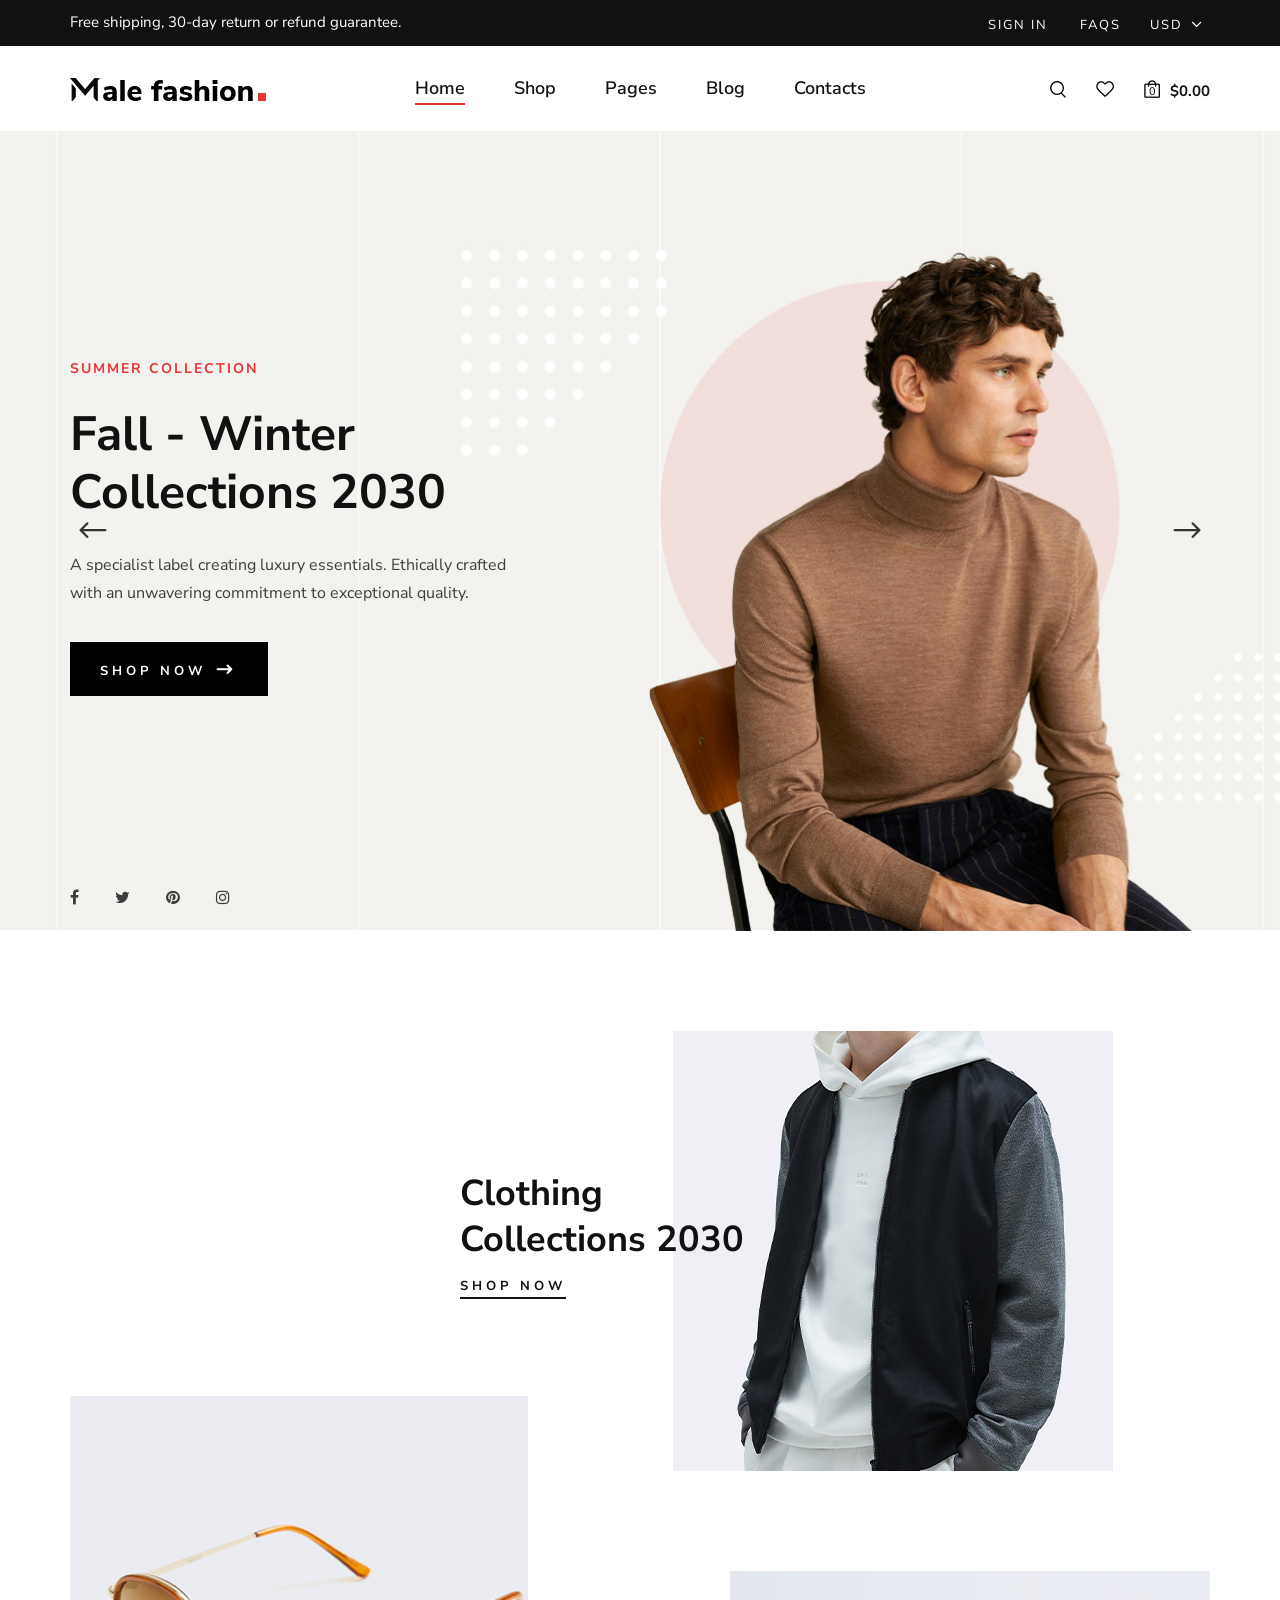
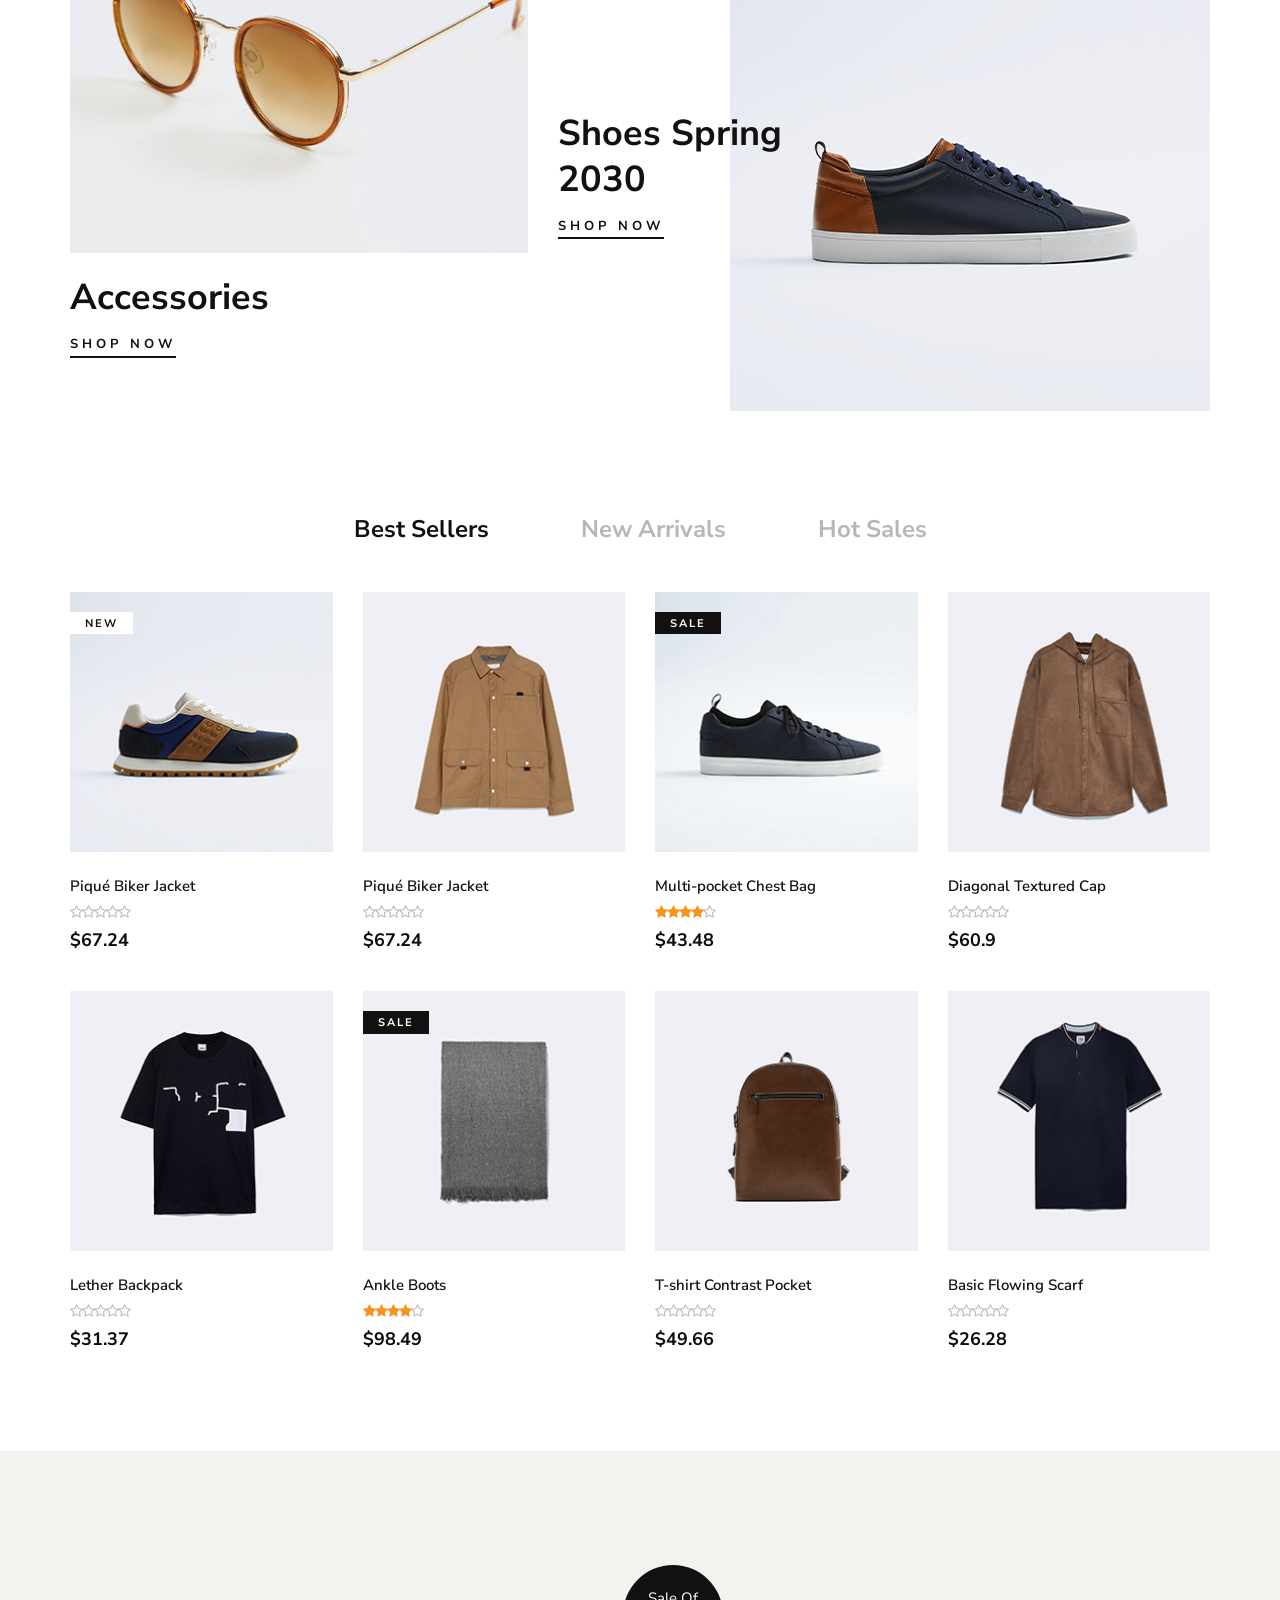
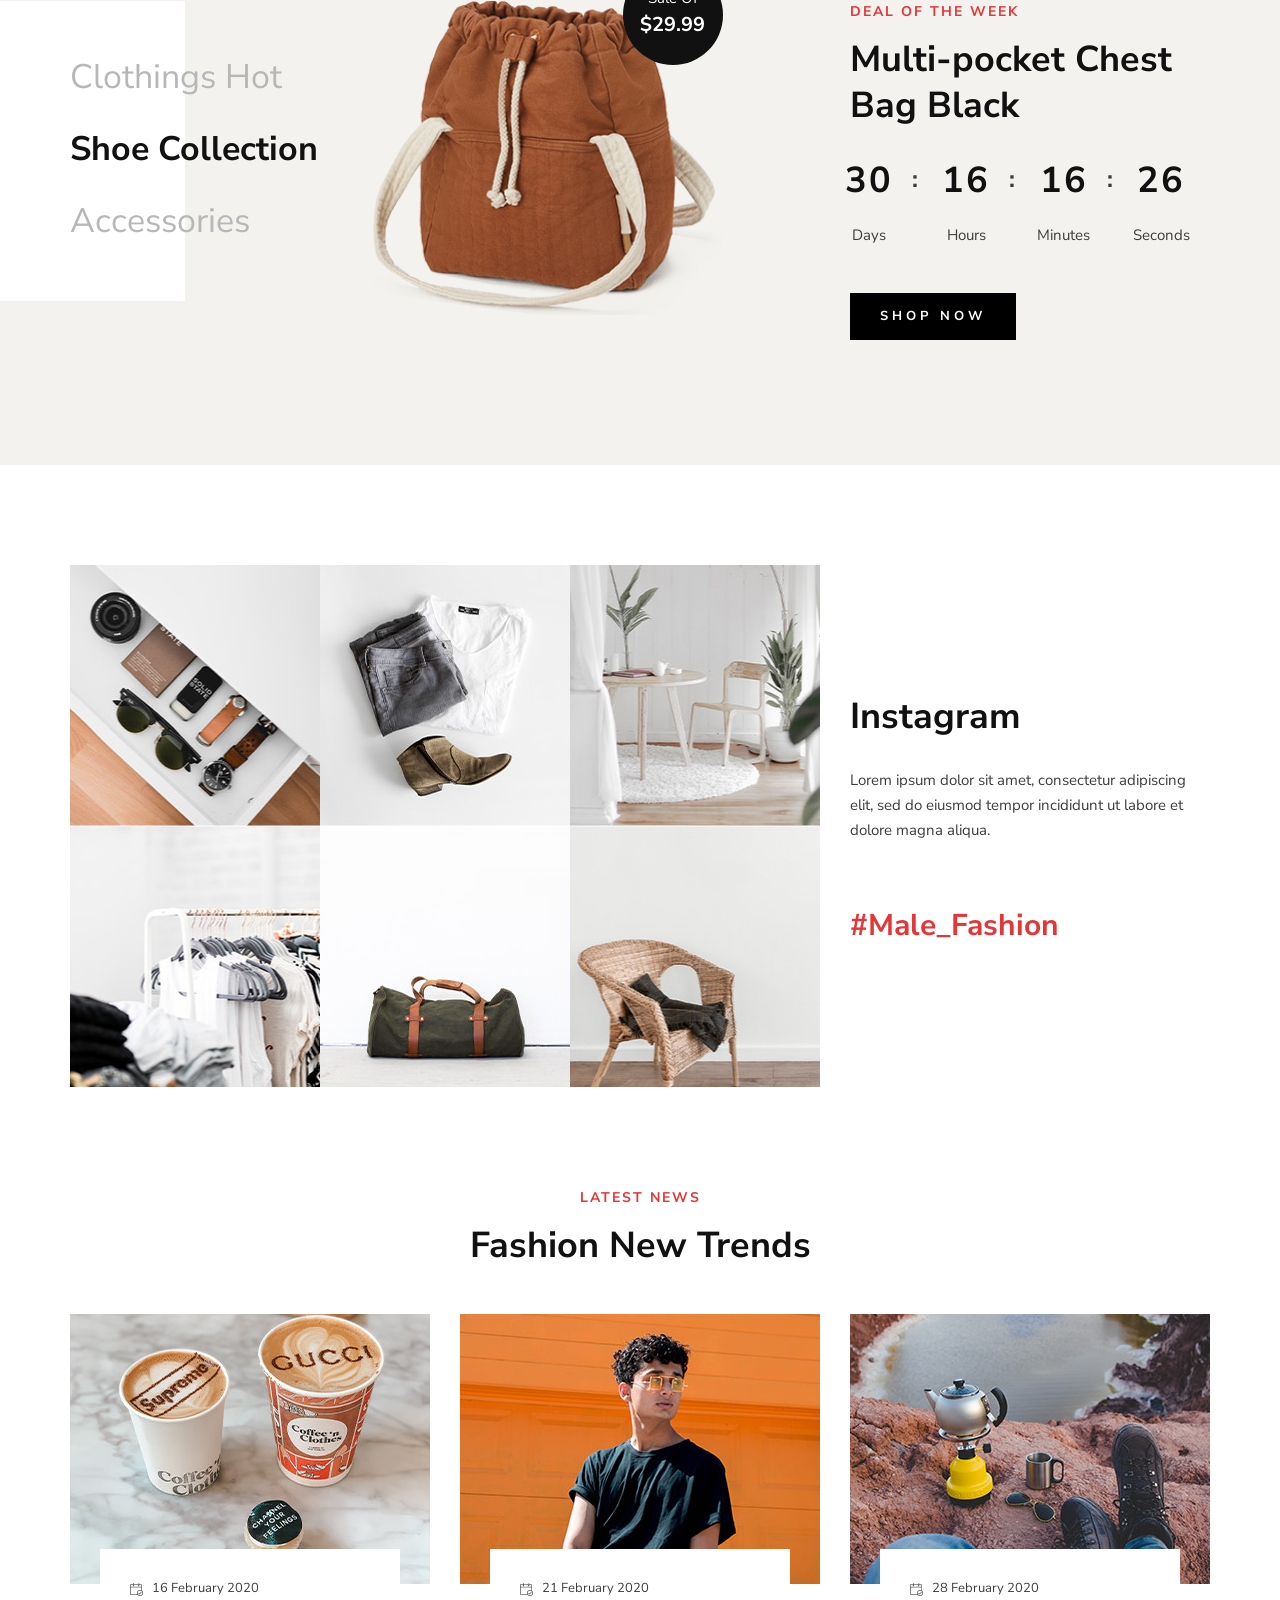
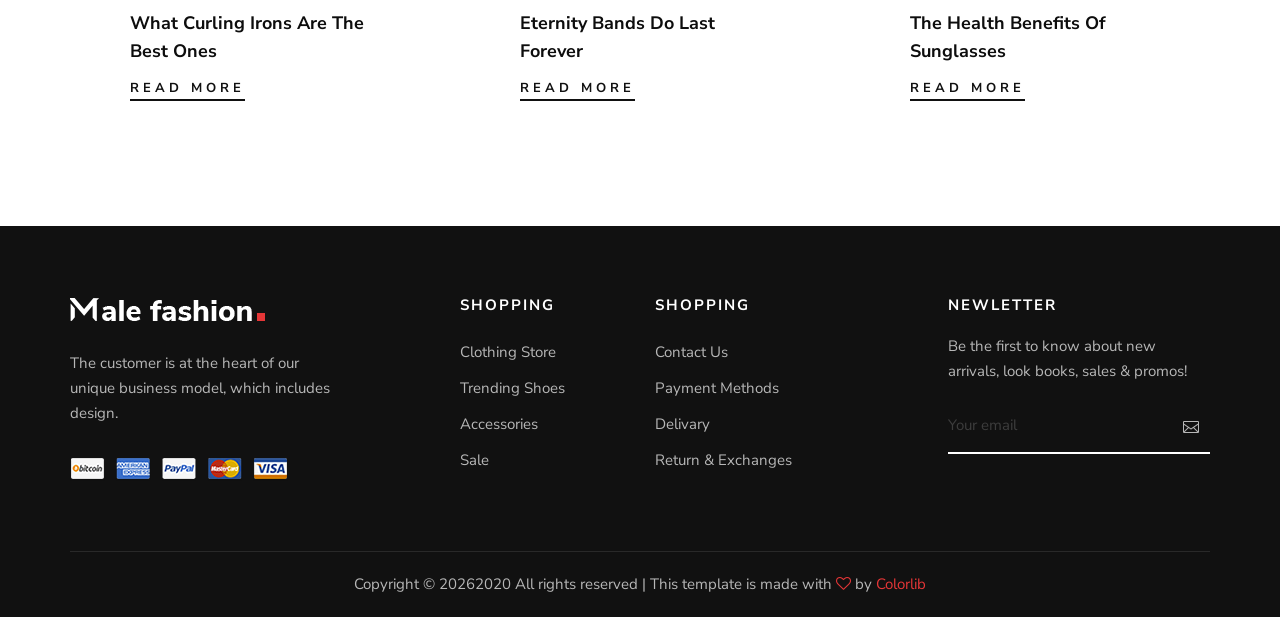
==== UserInterfaces/SwiftShop.UI/wwwroot/malefashion-master/index.html @ 39369244 "UI service created and the template installed." ====
<!DOCTYPE html>
<html lang="zxx">

<head>
    <meta charset="UTF-8">
    <meta name="description" content="Male_Fashion Template">
    <meta name="keywords" content="Male_Fashion, unica, creative, html">
    <meta name="viewport" content="width=device-width, initial-scale=1.0">
    <meta http-equiv="X-UA-Compatible" content="ie=edge">
    <title>Male-Fashion | Template</title>

    <!-- Google Font -->
    <link href="https://fonts.googleapis.com/css2?family=Nunito+Sans:wght@300;400;600;700;800;900&display=swap"
    rel="stylesheet">

    <!-- Css Styles -->
    <link rel="stylesheet" href="css/bootstrap.min.css" type="text/css">
    <link rel="stylesheet" href="css/font-awesome.min.css" type="text/css">
    <link rel="stylesheet" href="css/elegant-icons.css" type="text/css">
    <link rel="stylesheet" href="css/magnific-popup.css" type="text/css">
    <link rel="stylesheet" href="css/nice-select.css" type="text/css">
    <link rel="stylesheet" href="css/owl.carousel.min.css" type="text/css">
    <link rel="stylesheet" href="css/slicknav.min.css" type="text/css">
    <link rel="stylesheet" href="css/style.css" type="text/css">
</head>

<body>
    <!-- Page Preloder -->
    <div id="preloder">
        <div class="loader"></div>
    </div>

    <!-- Offcanvas Menu Begin -->
    <div class="offcanvas-menu-overlay"></div>
    <div class="offcanvas-menu-wrapper">
        <div class="offcanvas__option">
            <div class="offcanvas__links">
                <a href="#">Sign in</a>
                <a href="#">FAQs</a>
            </div>
            <div class="offcanvas__top__hover">
                <span>Usd <i class="arrow_carrot-down"></i></span>
                <ul>
                    <li>USD</li>
                    <li>EUR</li>
                    <li>USD</li>
                </ul>
            </div>
        </div>
        <div class="offcanvas__nav__option">
            <a href="#" class="search-switch"><img src="img/icon/search.png" alt=""></a>
            <a href="#"><img src="img/icon/heart.png" alt=""></a>
            <a href="#"><img src="img/icon/cart.png" alt=""> <span>0</span></a>
            <div class="price">$0.00</div>
        </div>
        <div id="mobile-menu-wrap"></div>
        <div class="offcanvas__text">
            <p>Free shipping, 30-day return or refund guarantee.</p>
        </div>
    </div>
    <!-- Offcanvas Menu End -->

    <!-- Header Section Begin -->
    <header class="header">
        <div class="header__top">
            <div class="container">
                <div class="row">
                    <div class="col-lg-6 col-md-7">
                        <div class="header__top__left">
                            <p>Free shipping, 30-day return or refund guarantee.</p>
                        </div>
                    </div>
                    <div class="col-lg-6 col-md-5">
                        <div class="header__top__right">
                            <div class="header__top__links">
                                <a href="#">Sign in</a>
                                <a href="#">FAQs</a>
                            </div>
                            <div class="header__top__hover">
                                <span>Usd <i class="arrow_carrot-down"></i></span>
                                <ul>
                                    <li>USD</li>
                                    <li>EUR</li>
                                    <li>USD</li>
                                </ul>
                            </div>
                        </div>
                    </div>
                </div>
            </div>
        </div>
        <div class="container">
            <div class="row">
                <div class="col-lg-3 col-md-3">
                    <div class="header__logo">
                        <a href="./index.html"><img src="img/logo.png" alt=""></a>
                    </div>
                </div>
                <div class="col-lg-6 col-md-6">
                    <nav class="header__menu mobile-menu">
                        <ul>
                            <li class="active"><a href="./index.html">Home</a></li>
                            <li><a href="./shop.html">Shop</a></li>
                            <li><a href="#">Pages</a>
                                <ul class="dropdown">
                                    <li><a href="./about.html">About Us</a></li>
                                    <li><a href="./shop-details.html">Shop Details</a></li>
                                    <li><a href="./shopping-cart.html">Shopping Cart</a></li>
                                    <li><a href="./checkout.html">Check Out</a></li>
                                    <li><a href="./blog-details.html">Blog Details</a></li>
                                </ul>
                            </li>
                            <li><a href="./blog.html">Blog</a></li>
                            <li><a href="./contact.html">Contacts</a></li>
                        </ul>
                    </nav>
                </div>
                <div class="col-lg-3 col-md-3">
                    <div class="header__nav__option">
                        <a href="#" class="search-switch"><img src="img/icon/search.png" alt=""></a>
                        <a href="#"><img src="img/icon/heart.png" alt=""></a>
                        <a href="#"><img src="img/icon/cart.png" alt=""> <span>0</span></a>
                        <div class="price">$0.00</div>
                    </div>
                </div>
            </div>
            <div class="canvas__open"><i class="fa fa-bars"></i></div>
        </div>
    </header>
    <!-- Header Section End -->

    <!-- Hero Section Begin -->
    <section class="hero">
        <div class="hero__slider owl-carousel">
            <div class="hero__items set-bg" data-setbg="img/hero/hero-1.jpg">
                <div class="container">
                    <div class="row">
                        <div class="col-xl-5 col-lg-7 col-md-8">
                            <div class="hero__text">
                                <h6>Summer Collection</h6>
                                <h2>Fall - Winter Collections 2030</h2>
                                <p>A specialist label creating luxury essentials. Ethically crafted with an unwavering
                                commitment to exceptional quality.</p>
                                <a href="#" class="primary-btn">Shop now <span class="arrow_right"></span></a>
                                <div class="hero__social">
                                    <a href="#"><i class="fa fa-facebook"></i></a>
                                    <a href="#"><i class="fa fa-twitter"></i></a>
                                    <a href="#"><i class="fa fa-pinterest"></i></a>
                                    <a href="#"><i class="fa fa-instagram"></i></a>
                                </div>
                            </div>
                        </div>
                    </div>
                </div>
            </div>
            <div class="hero__items set-bg" data-setbg="img/hero/hero-2.jpg">
                <div class="container">
                    <div class="row">
                        <div class="col-xl-5 col-lg-7 col-md-8">
                            <div class="hero__text">
                                <h6>Summer Collection</h6>
                                <h2>Fall - Winter Collections 2030</h2>
                                <p>A specialist label creating luxury essentials. Ethically crafted with an unwavering
                                commitment to exceptional quality.</p>
                                <a href="#" class="primary-btn">Shop now <span class="arrow_right"></span></a>
                                <div class="hero__social">
                                    <a href="#"><i class="fa fa-facebook"></i></a>
                                    <a href="#"><i class="fa fa-twitter"></i></a>
                                    <a href="#"><i class="fa fa-pinterest"></i></a>
                                    <a href="#"><i class="fa fa-instagram"></i></a>
                                </div>
                            </div>
                        </div>
                    </div>
                </div>
            </div>
        </div>
    </section>
    <!-- Hero Section End -->

    <!-- Banner Section Begin -->
    <section class="banner spad">
        <div class="container">
            <div class="row">
                <div class="col-lg-7 offset-lg-4">
                    <div class="banner__item">
                        <div class="banner__item__pic">
                            <img src="img/banner/banner-1.jpg" alt="">
                        </div>
                        <div class="banner__item__text">
                            <h2>Clothing Collections 2030</h2>
                            <a href="#">Shop now</a>
                        </div>
                    </div>
                </div>
                <div class="col-lg-5">
                    <div class="banner__item banner__item--middle">
                        <div class="banner__item__pic">
                            <img src="img/banner/banner-2.jpg" alt="">
                        </div>
                        <div class="banner__item__text">
                            <h2>Accessories</h2>
                            <a href="#">Shop now</a>
                        </div>
                    </div>
                </div>
                <div class="col-lg-7">
                    <div class="banner__item banner__item--last">
                        <div class="banner__item__pic">
                            <img src="img/banner/banner-3.jpg" alt="">
                        </div>
                        <div class="banner__item__text">
                            <h2>Shoes Spring 2030</h2>
                            <a href="#">Shop now</a>
                        </div>
                    </div>
                </div>
            </div>
        </div>
    </section>
    <!-- Banner Section End -->

    <!-- Product Section Begin -->
    <section class="product spad">
        <div class="container">
            <div class="row">
                <div class="col-lg-12">
                    <ul class="filter__controls">
                        <li class="active" data-filter="*">Best Sellers</li>
                        <li data-filter=".new-arrivals">New Arrivals</li>
                        <li data-filter=".hot-sales">Hot Sales</li>
                    </ul>
                </div>
            </div>
            <div class="row product__filter">
                <div class="col-lg-3 col-md-6 col-sm-6 col-md-6 col-sm-6 mix new-arrivals">
                    <div class="product__item">
                        <div class="product__item__pic set-bg" data-setbg="img/product/product-1.jpg">
                            <span class="label">New</span>
                            <ul class="product__hover">
                                <li><a href="#"><img src="img/icon/heart.png" alt=""></a></li>
                                <li><a href="#"><img src="img/icon/compare.png" alt=""> <span>Compare</span></a></li>
                                <li><a href="#"><img src="img/icon/search.png" alt=""></a></li>
                            </ul>
                        </div>
                        <div class="product__item__text">
                            <h6>Piqué Biker Jacket</h6>
                            <a href="#" class="add-cart">+ Add To Cart</a>
                            <div class="rating">
                                <i class="fa fa-star-o"></i>
                                <i class="fa fa-star-o"></i>
                                <i class="fa fa-star-o"></i>
                                <i class="fa fa-star-o"></i>
                                <i class="fa fa-star-o"></i>
                            </div>
                            <h5>$67.24</h5>
                            <div class="product__color__select">
                                <label for="pc-1">
                                    <input type="radio" id="pc-1">
                                </label>
                                <label class="active black" for="pc-2">
                                    <input type="radio" id="pc-2">
                                </label>
                                <label class="grey" for="pc-3">
                                    <input type="radio" id="pc-3">
                                </label>
                            </div>
                        </div>
                    </div>
                </div>
                <div class="col-lg-3 col-md-6 col-sm-6 col-md-6 col-sm-6 mix hot-sales">
                    <div class="product__item">
                        <div class="product__item__pic set-bg" data-setbg="img/product/product-2.jpg">
                            <ul class="product__hover">
                                <li><a href="#"><img src="img/icon/heart.png" alt=""></a></li>
                                <li><a href="#"><img src="img/icon/compare.png" alt=""> <span>Compare</span></a></li>
                                <li><a href="#"><img src="img/icon/search.png" alt=""></a></li>
                            </ul>
                        </div>
                        <div class="product__item__text">
                            <h6>Piqué Biker Jacket</h6>
                            <a href="#" class="add-cart">+ Add To Cart</a>
                            <div class="rating">
                                <i class="fa fa-star-o"></i>
                                <i class="fa fa-star-o"></i>
                                <i class="fa fa-star-o"></i>
                                <i class="fa fa-star-o"></i>
                                <i class="fa fa-star-o"></i>
                            </div>
                            <h5>$67.24</h5>
                            <div class="product__color__select">
                                <label for="pc-4">
                                    <input type="radio" id="pc-4">
                                </label>
                                <label class="active black" for="pc-5">
                                    <input type="radio" id="pc-5">
                                </label>
                                <label class="grey" for="pc-6">
                                    <input type="radio" id="pc-6">
                                </label>
                            </div>
                        </div>
                    </div>
                </div>
                <div class="col-lg-3 col-md-6 col-sm-6 col-md-6 col-sm-6 mix new-arrivals">
                    <div class="product__item sale">
                        <div class="product__item__pic set-bg" data-setbg="img/product/product-3.jpg">
                            <span class="label">Sale</span>
                            <ul class="product__hover">
                                <li><a href="#"><img src="img/icon/heart.png" alt=""></a></li>
                                <li><a href="#"><img src="img/icon/compare.png" alt=""> <span>Compare</span></a></li>
                                <li><a href="#"><img src="img/icon/search.png" alt=""></a></li>
                            </ul>
                        </div>
                        <div class="product__item__text">
                            <h6>Multi-pocket Chest Bag</h6>
                            <a href="#" class="add-cart">+ Add To Cart</a>
                            <div class="rating">
                                <i class="fa fa-star"></i>
                                <i class="fa fa-star"></i>
                                <i class="fa fa-star"></i>
                                <i class="fa fa-star"></i>
                                <i class="fa fa-star-o"></i>
                            </div>
                            <h5>$43.48</h5>
                            <div class="product__color__select">
                                <label for="pc-7">
                                    <input type="radio" id="pc-7">
                                </label>
                                <label class="active black" for="pc-8">
                                    <input type="radio" id="pc-8">
                                </label>
                                <label class="grey" for="pc-9">
                                    <input type="radio" id="pc-9">
                                </label>
                            </div>
                        </div>
                    </div>
                </div>
                <div class="col-lg-3 col-md-6 col-sm-6 col-md-6 col-sm-6 mix hot-sales">
                    <div class="product__item">
                        <div class="product__item__pic set-bg" data-setbg="img/product/product-4.jpg">
                            <ul class="product__hover">
                                <li><a href="#"><img src="img/icon/heart.png" alt=""></a></li>
                                <li><a href="#"><img src="img/icon/compare.png" alt=""> <span>Compare</span></a></li>
                                <li><a href="#"><img src="img/icon/search.png" alt=""></a></li>
                            </ul>
                        </div>
                        <div class="product__item__text">
                            <h6>Diagonal Textured Cap</h6>
                            <a href="#" class="add-cart">+ Add To Cart</a>
                            <div class="rating">
                                <i class="fa fa-star-o"></i>
                                <i class="fa fa-star-o"></i>
                                <i class="fa fa-star-o"></i>
                                <i class="fa fa-star-o"></i>
                                <i class="fa fa-star-o"></i>
                            </div>
                            <h5>$60.9</h5>
                            <div class="product__color__select">
                                <label for="pc-10">
                                    <input type="radio" id="pc-10">
                                </label>
                                <label class="active black" for="pc-11">
                                    <input type="radio" id="pc-11">
                                </label>
                                <label class="grey" for="pc-12">
                                    <input type="radio" id="pc-12">
                                </label>
                            </div>
                        </div>
                    </div>
                </div>
                <div class="col-lg-3 col-md-6 col-sm-6 col-md-6 col-sm-6 mix new-arrivals">
                    <div class="product__item">
                        <div class="product__item__pic set-bg" data-setbg="img/product/product-5.jpg">
                            <ul class="product__hover">
                                <li><a href="#"><img src="img/icon/heart.png" alt=""></a></li>
                                <li><a href="#"><img src="img/icon/compare.png" alt=""> <span>Compare</span></a></li>
                                <li><a href="#"><img src="img/icon/search.png" alt=""></a></li>
                            </ul>
                        </div>
                        <div class="product__item__text">
                            <h6>Lether Backpack</h6>
                            <a href="#" class="add-cart">+ Add To Cart</a>
                            <div class="rating">
                                <i class="fa fa-star-o"></i>
                                <i class="fa fa-star-o"></i>
                                <i class="fa fa-star-o"></i>
                                <i class="fa fa-star-o"></i>
                                <i class="fa fa-star-o"></i>
                            </div>
                            <h5>$31.37</h5>
                            <div class="product__color__select">
                                <label for="pc-13">
                                    <input type="radio" id="pc-13">
                                </label>
                                <label class="active black" for="pc-14">
                                    <input type="radio" id="pc-14">
                                </label>
                                <label class="grey" for="pc-15">
                                    <input type="radio" id="pc-15">
                                </label>
                            </div>
                        </div>
                    </div>
                </div>
                <div class="col-lg-3 col-md-6 col-sm-6 col-md-6 col-sm-6 mix hot-sales">
                    <div class="product__item sale">
                        <div class="product__item__pic set-bg" data-setbg="img/product/product-6.jpg">
                            <span class="label">Sale</span>
                            <ul class="product__hover">
                                <li><a href="#"><img src="img/icon/heart.png" alt=""></a></li>
                                <li><a href="#"><img src="img/icon/compare.png" alt=""> <span>Compare</span></a></li>
                                <li><a href="#"><img src="img/icon/search.png" alt=""></a></li>
                            </ul>
                        </div>
                        <div class="product__item__text">
                            <h6>Ankle Boots</h6>
                            <a href="#" class="add-cart">+ Add To Cart</a>
                            <div class="rating">
                                <i class="fa fa-star"></i>
                                <i class="fa fa-star"></i>
                                <i class="fa fa-star"></i>
                                <i class="fa fa-star"></i>
                                <i class="fa fa-star-o"></i>
                            </div>
                            <h5>$98.49</h5>
                            <div class="product__color__select">
                                <label for="pc-16">
                                    <input type="radio" id="pc-16">
                                </label>
                                <label class="active black" for="pc-17">
                                    <input type="radio" id="pc-17">
                                </label>
                                <label class="grey" for="pc-18">
                                    <input type="radio" id="pc-18">
                                </label>
                            </div>
                        </div>
                    </div>
                </div>
                <div class="col-lg-3 col-md-6 col-sm-6 col-md-6 col-sm-6 mix new-arrivals">
                    <div class="product__item">
                        <div class="product__item__pic set-bg" data-setbg="img/product/product-7.jpg">
                            <ul class="product__hover">
                                <li><a href="#"><img src="img/icon/heart.png" alt=""></a></li>
                                <li><a href="#"><img src="img/icon/compare.png" alt=""> <span>Compare</span></a></li>
                                <li><a href="#"><img src="img/icon/search.png" alt=""></a></li>
                            </ul>
                        </div>
                        <div class="product__item__text">
                            <h6>T-shirt Contrast Pocket</h6>
                            <a href="#" class="add-cart">+ Add To Cart</a>
                            <div class="rating">
                                <i class="fa fa-star-o"></i>
                                <i class="fa fa-star-o"></i>
                                <i class="fa fa-star-o"></i>
                                <i class="fa fa-star-o"></i>
                                <i class="fa fa-star-o"></i>
                            </div>
                            <h5>$49.66</h5>
                            <div class="product__color__select">
                                <label for="pc-19">
                                    <input type="radio" id="pc-19">
                                </label>
                                <label class="active black" for="pc-20">
                                    <input type="radio" id="pc-20">
                                </label>
                                <label class="grey" for="pc-21">
                                    <input type="radio" id="pc-21">
                                </label>
                            </div>
                        </div>
                    </div>
                </div>
                <div class="col-lg-3 col-md-6 col-sm-6 col-md-6 col-sm-6 mix hot-sales">
                    <div class="product__item">
                        <div class="product__item__pic set-bg" data-setbg="img/product/product-8.jpg">
                            <ul class="product__hover">
                                <li><a href="#"><img src="img/icon/heart.png" alt=""></a></li>
                                <li><a href="#"><img src="img/icon/compare.png" alt=""> <span>Compare</span></a></li>
                                <li><a href="#"><img src="img/icon/search.png" alt=""></a></li>
                            </ul>
                        </div>
                        <div class="product__item__text">
                            <h6>Basic Flowing Scarf</h6>
                            <a href="#" class="add-cart">+ Add To Cart</a>
                            <div class="rating">
                                <i class="fa fa-star-o"></i>
                                <i class="fa fa-star-o"></i>
                                <i class="fa fa-star-o"></i>
                                <i class="fa fa-star-o"></i>
                                <i class="fa fa-star-o"></i>
                            </div>
                            <h5>$26.28</h5>
                            <div class="product__color__select">
                                <label for="pc-22">
                                    <input type="radio" id="pc-22">
                                </label>
                                <label class="active black" for="pc-23">
                                    <input type="radio" id="pc-23">
                                </label>
                                <label class="grey" for="pc-24">
                                    <input type="radio" id="pc-24">
                                </label>
                            </div>
                        </div>
                    </div>
                </div>
            </div>
        </div>
    </section>
    <!-- Product Section End -->

    <!-- Categories Section Begin -->
    <section class="categories spad">
        <div class="container">
            <div class="row">
                <div class="col-lg-3">
                    <div class="categories__text">
                        <h2>Clothings Hot <br /> <span>Shoe Collection</span> <br /> Accessories</h2>
                    </div>
                </div>
                <div class="col-lg-4">
                    <div class="categories__hot__deal">
                        <img src="img/product-sale.png" alt="">
                        <div class="hot__deal__sticker">
                            <span>Sale Of</span>
                            <h5>$29.99</h5>
                        </div>
                    </div>
                </div>
                <div class="col-lg-4 offset-lg-1">
                    <div class="categories__deal__countdown">
                        <span>Deal Of The Week</span>
                        <h2>Multi-pocket Chest Bag Black</h2>
                        <div class="categories__deal__countdown__timer" id="countdown">
                            <div class="cd-item">
                                <span>3</span>
                                <p>Days</p>
                            </div>
                            <div class="cd-item">
                                <span>1</span>
                                <p>Hours</p>
                            </div>
                            <div class="cd-item">
                                <span>50</span>
                                <p>Minutes</p>
                            </div>
                            <div class="cd-item">
                                <span>18</span>
                                <p>Seconds</p>
                            </div>
                        </div>
                        <a href="#" class="primary-btn">Shop now</a>
                    </div>
                </div>
            </div>
        </div>
    </section>
    <!-- Categories Section End -->

    <!-- Instagram Section Begin -->
    <section class="instagram spad">
        <div class="container">
            <div class="row">
                <div class="col-lg-8">
                    <div class="instagram__pic">
                        <div class="instagram__pic__item set-bg" data-setbg="img/instagram/instagram-1.jpg"></div>
                        <div class="instagram__pic__item set-bg" data-setbg="img/instagram/instagram-2.jpg"></div>
                        <div class="instagram__pic__item set-bg" data-setbg="img/instagram/instagram-3.jpg"></div>
                        <div class="instagram__pic__item set-bg" data-setbg="img/instagram/instagram-4.jpg"></div>
                        <div class="instagram__pic__item set-bg" data-setbg="img/instagram/instagram-5.jpg"></div>
                        <div class="instagram__pic__item set-bg" data-setbg="img/instagram/instagram-6.jpg"></div>
                    </div>
                </div>
                <div class="col-lg-4">
                    <div class="instagram__text">
                        <h2>Instagram</h2>
                        <p>Lorem ipsum dolor sit amet, consectetur adipiscing elit, sed do eiusmod tempor incididunt ut
                        labore et dolore magna aliqua.</p>
                        <h3>#Male_Fashion</h3>
                    </div>
                </div>
            </div>
        </div>
    </section>
    <!-- Instagram Section End -->

    <!-- Latest Blog Section Begin -->
    <section class="latest spad">
        <div class="container">
            <div class="row">
                <div class="col-lg-12">
                    <div class="section-title">
                        <span>Latest News</span>
                        <h2>Fashion New Trends</h2>
                    </div>
                </div>
            </div>
            <div class="row">
                <div class="col-lg-4 col-md-6 col-sm-6">
                    <div class="blog__item">
                        <div class="blog__item__pic set-bg" data-setbg="img/blog/blog-1.jpg"></div>
                        <div class="blog__item__text">
                            <span><img src="img/icon/calendar.png" alt=""> 16 February 2020</span>
                            <h5>What Curling Irons Are The Best Ones</h5>
                            <a href="#">Read More</a>
                        </div>
                    </div>
                </div>
                <div class="col-lg-4 col-md-6 col-sm-6">
                    <div class="blog__item">
                        <div class="blog__item__pic set-bg" data-setbg="img/blog/blog-2.jpg"></div>
                        <div class="blog__item__text">
                            <span><img src="img/icon/calendar.png" alt=""> 21 February 2020</span>
                            <h5>Eternity Bands Do Last Forever</h5>
                            <a href="#">Read More</a>
                        </div>
                    </div>
                </div>
                <div class="col-lg-4 col-md-6 col-sm-6">
                    <div class="blog__item">
                        <div class="blog__item__pic set-bg" data-setbg="img/blog/blog-3.jpg"></div>
                        <div class="blog__item__text">
                            <span><img src="img/icon/calendar.png" alt=""> 28 February 2020</span>
                            <h5>The Health Benefits Of Sunglasses</h5>
                            <a href="#">Read More</a>
                        </div>
                    </div>
                </div>
            </div>
        </div>
    </section>
    <!-- Latest Blog Section End -->

    <!-- Footer Section Begin -->
    <footer class="footer">
        <div class="container">
            <div class="row">
                <div class="col-lg-3 col-md-6 col-sm-6">
                    <div class="footer__about">
                        <div class="footer__logo">
                            <a href="#"><img src="img/footer-logo.png" alt=""></a>
                        </div>
                        <p>The customer is at the heart of our unique business model, which includes design.</p>
                        <a href="#"><img src="img/payment.png" alt=""></a>
                    </div>
                </div>
                <div class="col-lg-2 offset-lg-1 col-md-3 col-sm-6">
                    <div class="footer__widget">
                        <h6>Shopping</h6>
                        <ul>
                            <li><a href="#">Clothing Store</a></li>
                            <li><a href="#">Trending Shoes</a></li>
                            <li><a href="#">Accessories</a></li>
                            <li><a href="#">Sale</a></li>
                        </ul>
                    </div>
                </div>
                <div class="col-lg-2 col-md-3 col-sm-6">
                    <div class="footer__widget">
                        <h6>Shopping</h6>
                        <ul>
                            <li><a href="#">Contact Us</a></li>
                            <li><a href="#">Payment Methods</a></li>
                            <li><a href="#">Delivary</a></li>
                            <li><a href="#">Return & Exchanges</a></li>
                        </ul>
                    </div>
                </div>
                <div class="col-lg-3 offset-lg-1 col-md-6 col-sm-6">
                    <div class="footer__widget">
                        <h6>NewLetter</h6>
                        <div class="footer__newslatter">
                            <p>Be the first to know about new arrivals, look books, sales & promos!</p>
                            <form action="#">
                                <input type="text" placeholder="Your email">
                                <button type="submit"><span class="icon_mail_alt"></span></button>
                            </form>
                        </div>
                    </div>
                </div>
            </div>
            <div class="row">
                <div class="col-lg-12 text-center">
                    <div class="footer__copyright__text">
                        <!-- Link back to Colorlib can't be removed. Template is licensed under CC BY 3.0. -->
                        <p>Copyright ©
                            <script>
                                document.write(new Date().getFullYear());
                            </script>2020
                            All rights reserved | This template is made with <i class="fa fa-heart-o"
                            aria-hidden="true"></i> by <a href="https://colorlib.com" target="_blank">Colorlib</a>
                        </p>
                        <!-- Link back to Colorlib can't be removed. Template is licensed under CC BY 3.0. -->
                    </div>
                </div>
            </div>
        </div>
    </footer>
    <!-- Footer Section End -->

    <!-- Search Begin -->
    <div class="search-model">
        <div class="h-100 d-flex align-items-center justify-content-center">
            <div class="search-close-switch">+</div>
            <form class="search-model-form">
                <input type="text" id="search-input" placeholder="Search here.....">
            </form>
        </div>
    </div>
    <!-- Search End -->

    <!-- Js Plugins -->
    <script src="js/jquery-3.3.1.min.js"></script>
    <script src="js/bootstrap.min.js"></script>
    <script src="js/jquery.nice-select.min.js"></script>
    <script src="js/jquery.nicescroll.min.js"></script>
    <script src="js/jquery.magnific-popup.min.js"></script>
    <script src="js/jquery.countdown.min.js"></script>
    <script src="js/jquery.slicknav.js"></script>
    <script src="js/mixitup.min.js"></script>
    <script src="js/owl.carousel.min.js"></script>
    <script src="js/main.js"></script>
</body>

</html>
---- UserInterfaces/SwiftShop.UI/wwwroot/malefashion-master/css/elegant-icons.css ----
@font-face {
	font-family: 'ElegantIcons';
	src:url('../fonts/ElegantIcons.eot');
	src:url('../fonts/ElegantIcons.eot?#iefix') format('embedded-opentype'),
		url('../fonts/ElegantIcons.woff') format('woff'),
		url('../fonts/ElegantIcons.ttf') format('truetype'),
		url('../fonts/ElegantIcons.svg#ElegantIcons') format('svg');
	font-weight: normal;
	font-style: normal;
}

/* Use the following CSS code if you want to use data attributes for inserting your icons */
[data-icon]:before {
	font-family: 'ElegantIcons';
	content: attr(data-icon);
	speak: none;
	font-weight: normal;
	font-variant: normal;
	text-transform: none;
	line-height: 1;
	-webkit-font-smoothing: antialiased;
	-moz-osx-font-smoothing: grayscale;
}

/* Use the following CSS code if you want to have a class per icon */
/*
Instead of a list of all class selectors,
you can use the generic selector below, but it's slower:
[class*="your-class-prefix"] {
*/
.arrow_up, .arrow_down, .arrow_left, .arrow_right, .arrow_left-up, .arrow_right-up, .arrow_right-down, .arrow_left-down, .arrow-up-down, .arrow_up-down_alt, .arrow_left-right_alt, .arrow_left-right, .arrow_expand_alt2, .arrow_expand_alt, .arrow_condense, .arrow_expand, .arrow_move, .arrow_carrot-up, .arrow_carrot-down, .arrow_carrot-left, .arrow_carrot-right, .arrow_carrot-2up, .arrow_carrot-2down, .arrow_carrot-2left, .arrow_carrot-2right, .arrow_carrot-up_alt2, .arrow_carrot-down_alt2, .arrow_carrot-left_alt2, .arrow_carrot-right_alt2, .arrow_carrot-2up_alt2, .arrow_carrot-2down_alt2, .arrow_carrot-2left_alt2, .arrow_carrot-2right_alt2, .arrow_triangle-up, .arrow_triangle-down, .arrow_triangle-left, .arrow_triangle-right, .arrow_triangle-up_alt2, .arrow_triangle-down_alt2, .arrow_triangle-left_alt2, .arrow_triangle-right_alt2, .arrow_back, .icon_minus-06, .icon_plus, .icon_close, .icon_check, .icon_minus_alt2, .icon_plus_alt2, .icon_close_alt2, .icon_check_alt2, .icon_zoom-out_alt, .icon_zoom-in_alt, .icon_search, .icon_box-empty, .icon_box-selected, .icon_minus-box, .icon_plus-box, .icon_box-checked, .icon_circle-empty, .icon_circle-slelected, .icon_stop_alt2, .icon_stop, .icon_pause_alt2, .icon_pause, .icon_menu, .icon_menu-square_alt2, .icon_menu-circle_alt2, .icon_ul, .icon_ol, .icon_adjust-horiz, .icon_adjust-vert, .icon_document_alt, .icon_documents_alt, .icon_pencil, .icon_pencil-edit_alt, .icon_pencil-edit, .icon_folder-alt, .icon_folder-open_alt, .icon_folder-add_alt, .icon_info_alt, .icon_error-oct_alt, .icon_error-circle_alt, .icon_error-triangle_alt, .icon_question_alt2, .icon_question, .icon_comment_alt, .icon_chat_alt, .icon_vol-mute_alt, .icon_volume-low_alt, .icon_volume-high_alt, .icon_quotations, .icon_quotations_alt2, .icon_clock_alt, .icon_lock_alt, .icon_lock-open_alt, .icon_key_alt, .icon_cloud_alt, .icon_cloud-upload_alt, .icon_cloud-download_alt, .icon_image, .icon_images, .icon_lightbulb_alt, .icon_gift_alt, .icon_house_alt, .icon_genius, .icon_mobile, .icon_tablet, .icon_laptop, .icon_desktop, .icon_camera_alt, .icon_mail_alt, .icon_cone_alt, .icon_ribbon_alt, .icon_bag_alt, .icon_creditcard, .icon_cart_alt, .icon_paperclip, .icon_tag_alt, .icon_tags_alt, .icon_trash_alt, .icon_cursor_alt, .icon_mic_alt, .icon_compass_alt, .icon_pin_alt, .icon_pushpin_alt, .icon_map_alt, .icon_drawer_alt, .icon_toolbox_alt, .icon_book_alt, .icon_calendar, .icon_film, .icon_table, .icon_contacts_alt, .icon_headphones, .icon_lifesaver, .icon_piechart, .icon_refresh, .icon_link_alt, .icon_link, .icon_loading, .icon_blocked, .icon_archive_alt, .icon_heart_alt, .icon_star_alt, .icon_star-half_alt, .icon_star, .icon_star-half, .icon_tools, .icon_tool, .icon_cog, .icon_cogs, .arrow_up_alt, .arrow_down_alt, .arrow_left_alt, .arrow_right_alt, .arrow_left-up_alt, .arrow_right-up_alt, .arrow_right-down_alt, .arrow_left-down_alt, .arrow_condense_alt, .arrow_expand_alt3, .arrow_carrot_up_alt, .arrow_carrot-down_alt, .arrow_carrot-left_alt, .arrow_carrot-right_alt, .arrow_carrot-2up_alt, .arrow_carrot-2dwnn_alt, .arrow_carrot-2left_alt, .arrow_carrot-2right_alt, .arrow_triangle-up_alt, .arrow_triangle-down_alt, .arrow_triangle-left_alt, .arrow_triangle-right_alt, .icon_minus_alt, .icon_plus_alt, .icon_close_alt, .icon_check_alt, .icon_zoom-out, .icon_zoom-in, .icon_stop_alt, .icon_menu-square_alt, .icon_menu-circle_alt, .icon_document, .icon_documents, .icon_pencil_alt, .icon_folder, .icon_folder-open, .icon_folder-add, .icon_folder_upload, .icon_folder_download, .icon_info, .icon_error-circle, .icon_error-oct, .icon_error-triangle, .icon_question_alt, .icon_comment, .icon_chat, .icon_vol-mute, .icon_volume-low, .icon_volume-high, .icon_quotations_alt, .icon_clock, .icon_lock, .icon_lock-open, .icon_key, .icon_cloud, .icon_cloud-upload, .icon_cloud-download, .icon_lightbulb, .icon_gift, .icon_house, .icon_camera, .icon_mail, .icon_cone, .icon_ribbon, .icon_bag, .icon_cart, .icon_tag, .icon_tags, .icon_trash, .icon_cursor, .icon_mic, .icon_compass, .icon_pin, .icon_pushpin, .icon_map, .icon_drawer, .icon_toolbox, .icon_book, .icon_contacts, .icon_archive, .icon_heart, .icon_profile, .icon_group, .icon_grid-2x2, .icon_grid-3x3, .icon_music, .icon_pause_alt, .icon_phone, .icon_upload, .icon_download, .social_facebook, .social_twitter, .social_pinterest, .social_googleplus, .social_tumblr, .social_tumbleupon, .social_wordpress, .social_instagram, .social_dribbble, .social_vimeo, .social_linkedin, .social_rss, .social_deviantart, .social_share, .social_myspace, .social_skype, .social_youtube, .social_picassa, .social_googledrive, .social_flickr, .social_blogger, .social_spotify, .social_delicious, .social_facebook_circle, .social_twitter_circle, .social_pinterest_circle, .social_googleplus_circle, .social_tumblr_circle, .social_stumbleupon_circle, .social_wordpress_circle, .social_instagram_circle, .social_dribbble_circle, .social_vimeo_circle, .social_linkedin_circle, .social_rss_circle, .social_deviantart_circle, .social_share_circle, .social_myspace_circle, .social_skype_circle, .social_youtube_circle, .social_picassa_circle, .social_googledrive_alt2, .social_flickr_circle, .social_blogger_circle, .social_spotify_circle, .social_delicious_circle, .social_facebook_square, .social_twitter_square, .social_pinterest_square, .social_googleplus_square, .social_tumblr_square, .social_stumbleupon_square, .social_wordpress_square, .social_instagram_square, .social_dribbble_square, .social_vimeo_square, .social_linkedin_square, .social_rss_square, .social_deviantart_square, .social_share_square, .social_myspace_square, .social_skype_square, .social_youtube_square, .social_picassa_square, .social_googledrive_square, .social_flickr_square, .social_blogger_square, .social_spotify_square, .social_delicious_square, .icon_printer, .icon_calulator, .icon_building, .icon_floppy, .icon_drive, .icon_search-2, .icon_id, .icon_id-2, .icon_puzzle, .icon_like, .icon_dislike, .icon_mug, .icon_currency, .icon_wallet, .icon_pens, .icon_easel, .icon_flowchart, .icon_datareport, .icon_briefcase, .icon_shield, .icon_percent, .icon_globe, .icon_globe-2, .icon_target, .icon_hourglass, .icon_balance, .icon_rook, .icon_printer-alt, .icon_calculator_alt, .icon_building_alt, .icon_floppy_alt, .icon_drive_alt, .icon_search_alt, .icon_id_alt, .icon_id-2_alt, .icon_puzzle_alt, .icon_like_alt, .icon_dislike_alt, .icon_mug_alt, .icon_currency_alt, .icon_wallet_alt, .icon_pens_alt, .icon_easel_alt, .icon_flowchart_alt, .icon_datareport_alt, .icon_briefcase_alt, .icon_shield_alt, .icon_percent_alt, .icon_globe_alt, .icon_clipboard {
	font-family: 'ElegantIcons';
	speak: none;
	font-style: normal;
	font-weight: normal;
	font-variant: normal;
	text-transform: none;
	line-height: 1;
	-webkit-font-smoothing: antialiased;
}
.arrow_up:before {
	content: "\21";
}
.arrow_down:before {
	content: "\22";
}
.arrow_left:before {
	content: "\23";
}
.arrow_right:before {
	content: "\24";
}
.arrow_left-up:before {
	content: "\25";
}
.arrow_right-up:before {
	content: "\26";
}
.arrow_right-down:before {
	content: "\27";
}
.arrow_left-down:before {
	content: "\28";
}
.arrow-up-down:before {
	content: "\29";
}
.arrow_up-down_alt:before {
	content: "\2a";
}
.arrow_left-right_alt:before {
	content: "\2b";
}
.arrow_left-right:before {
	content: "\2c";
}
.arrow_expand_alt2:before {
	content: "\2d";
}
.arrow_expand_alt:before {
	content: "\2e";
}
.arrow_condense:before {
	content: "\2f";
}
.arrow_expand:before {
	content: "\30";
}
.arrow_move:before {
	content: "\31";
}
.arrow_carrot-up:before {
	content: "\32";
}
.arrow_carrot-down:before {
	content: "\33";
}
.arrow_carrot-left:before {
	content: "\34";
}
.arrow_carrot-right:before {
	content: "\35";
}
.arrow_carrot-2up:before {
	content: "\36";
}
.arrow_carrot-2down:before {
	content: "\37";
}
.arrow_carrot-2left:before {
	content: "\38";
}
.arrow_carrot-2right:before {
	content: "\39";
}
.arrow_carrot-up_alt2:before {
	content: "\3a";
}
.arrow_carrot-down_alt2:before {
	content: "\3b";
}
.arrow_carrot-left_alt2:before {
	content: "\3c";
}
.arrow_carrot-right_alt2:before {
	content: "\3d";
}
.arrow_carrot-2up_alt2:before {
	content: "\3e";
}
.arrow_carrot-2down_alt2:before {
	content: "\3f";
}
.arrow_carrot-2left_alt2:before {
	content: "\40";
}
.arrow_carrot-2right_alt2:before {
	content: "\41";
}
.arrow_triangle-up:before {
	content: "\42";
}
.arrow_triangle-down:before {
	content: "\43";
}
.arrow_triangle-left:before {
	content: "\44";
}
.arrow_triangle-right:before {
	content: "\45";
}
.arrow_triangle-up_alt2:before {
	content: "\46";
}
.arrow_triangle-down_alt2:before {
	content: "\47";
}
.arrow_triangle-left_alt2:before {
	content: "\48";
}
.arrow_triangle-right_alt2:before {
	content: "\49";
}
.arrow_back:before {
	content: "\4a";
}
.icon_minus-06:before {
	content: "\4b";
}
.icon_plus:before {
	content: "\4c";
}
.icon_close:before {
	content: "\4d";
}
.icon_check:before {
	content: "\4e";
}
.icon_minus_alt2:before {
	content: "\4f";
}
.icon_plus_alt2:before {
	content: "\50";
}
.icon_close_alt2:before {
	content: "\51";
}
.icon_check_alt2:before {
	content: "\52";
}
.icon_zoom-out_alt:before {
	content: "\53";
}
.icon_zoom-in_alt:before {
	content: "\54";
}
.icon_search:before {
	content: "\55";
}
.icon_box-empty:before {
	content: "\56";
}
.icon_box-selected:before {
	content: "\57";
}
.icon_minus-box:before {
	content: "\58";
}
.icon_plus-box:before {
	content: "\59";
}
.icon_box-checked:before {
	content: "\5a";
}
.icon_circle-empty:before {
	content: "\5b";
}
.icon_circle-slelected:before {
	content: "\5c";
}
.icon_stop_alt2:before {
	content: "\5d";
}
.icon_stop:before {
	content: "\5e";
}
.icon_pause_alt2:before {
	content: "\5f";
}
.icon_pause:before {
	content: "\60";
}
.icon_menu:before {
	content: "\61";
}
.icon_menu-square_alt2:before {
	content: "\62";
}
.icon_menu-circle_alt2:before {
	content: "\63";
}
.icon_ul:before {
	content: "\64";
}
.icon_ol:before {
	content: "\65";
}
.icon_adjust-horiz:before {
	content: "\66";
}
.icon_adjust-vert:before {
	content: "\67";
}
.icon_document_alt:before {
	content: "\68";
}
.icon_documents_alt:before {
	content: "\69";
}
.icon_pencil:before {
	content: "\6a";
}
.icon_pencil-edit_alt:before {
	content: "\6b";
}
.icon_pencil-edit:before {
	content: "\6c";
}
.icon_folder-alt:before {
	content: "\6d";
}
.icon_folder-open_alt:before {
	content: "\6e";
}
.icon_folder-add_alt:before {
	content: "\6f";
}
.icon_info_alt:before {
	content: "\70";
}
.icon_error-oct_alt:before {
	content: "\71";
}
.icon_error-circle_alt:before {
	content: "\72";
}
.icon_error-triangle_alt:before {
	content: "\73";
}
.icon_question_alt2:before {
	content: "\74";
}
.icon_question:before {
	content: "\75";
}
.icon_comment_alt:before {
	content: "\76";
}
.icon_chat_alt:before {
	content: "\77";
}
.icon_vol-mute_alt:before {
	content: "\78";
}
.icon_volume-low_alt:before {
	content: "\79";
}
.icon_volume-high_alt:before {
	content: "\7a";
}
.icon_quotations:before {
	content: "\7b";
}
.icon_quotations_alt2:before {
	content: "\7c";
}
.icon_clock_alt:before {
	content: "\7d";
}
.icon_lock_alt:before {
	content: "\7e";
}
.icon_lock-open_alt:before {
	content: "\e000";
}
.icon_key_alt:before {
	content: "\e001";
}
.icon_cloud_alt:before {
	content: "\e002";
}
.icon_cloud-upload_alt:before {
	content: "\e003";
}
.icon_cloud-download_alt:before {
	content: "\e004";
}
.icon_image:before {
	content: "\e005";
}
.icon_images:before {
	content: "\e006";
}
.icon_lightbulb_alt:before {
	content: "\e007";
}
.icon_gift_alt:before {
	content: "\e008";
}
.icon_house_alt:before {
	content: "\e009";
}
.icon_genius:before {
	content: "\e00a";
}
.icon_mobile:before {
	content: "\e00b";
}
.icon_tablet:before {
	content: "\e00c";
}
.icon_laptop:before {
	content: "\e00d";
}
.icon_desktop:before {
	content: "\e00e";
}
.icon_camera_alt:before {
	content: "\e00f";
}
.icon_mail_alt:before {
	content: "\e010";
}
.icon_cone_alt:before {
	content: "\e011";
}
.icon_ribbon_alt:before {
	content: "\e012";
}
.icon_bag_alt:before {
	content: "\e013";
}
.icon_creditcard:before {
	content: "\e014";
}
.icon_cart_alt:before {
	content: "\e015";
}
.icon_paperclip:before {
	content: "\e016";
}
.icon_tag_alt:before {
	content: "\e017";
}
.icon_tags_alt:before {
	content: "\e018";
}
.icon_trash_alt:before {
	content: "\e019";
}
.icon_cursor_alt:before {
	content: "\e01a";
}
.icon_mic_alt:before {
	content: "\e01b";
}
.icon_compass_alt:before {
	content: "\e01c";
}
.icon_pin_alt:before {
	content: "\e01d";
}
.icon_pushpin_alt:before {
	content: "\e01e";
}
.icon_map_alt:before {
	content: "\e01f";
}
.icon_drawer_alt:before {
	content: "\e020";
}
.icon_toolbox_alt:before {
	content: "\e021";
}
.icon_book_alt:before {
	content: "\e022";
}
.icon_calendar:before {
	content: "\e023";
}
.icon_film:before {
	content: "\e024";
}
.icon_table:before {
	content: "\e025";
}
.icon_contacts_alt:before {
	content: "\e026";
}
.icon_headphones:before {
	content: "\e027";
}
.icon_lifesaver:before {
	content: "\e028";
}
.icon_piechart:before {
	content: "\e029";
}
.icon_refresh:before {
	content: "\e02a";
}
.icon_link_alt:before {
	content: "\e02b";
}
.icon_link:before {
	content: "\e02c";
}
.icon_loading:before {
	content: "\e02d";
}
.icon_blocked:before {
	content: "\e02e";
}
.icon_archive_alt:before {
	content: "\e02f";
}
.icon_heart_alt:before {
	content: "\e030";
}
.icon_star_alt:before {
	content: "\e031";
}
.icon_star-half_alt:before {
	content: "\e032";
}
.icon_star:before {
	content: "\e033";
}
.icon_star-half:before {
	content: "\e034";
}
.icon_tools:before {
	content: "\e035";
}
.icon_tool:before {
	content: "\e036";
}
.icon_cog:before {
	content: "\e037";
}
.icon_cogs:before {
	content: "\e038";
}
.arrow_up_alt:before {
	content: "\e039";
}
.arrow_down_alt:before {
	content: "\e03a";
}
.arrow_left_alt:before {
	content: "\e03b";
}
.arrow_right_alt:before {
	content: "\e03c";
}
.arrow_left-up_alt:before {
	content: "\e03d";
}
.arrow_right-up_alt:before {
	content: "\e03e";
}
.arrow_right-down_alt:before {
	content: "\e03f";
}
.arrow_left-down_alt:before {
	content: "\e040";
}
.arrow_condense_alt:before {
	content: "\e041";
}
.arrow_expand_alt3:before {
	content: "\e042";
}
.arrow_carrot_up_alt:before {
	content: "\e043";
}
.arrow_carrot-down_alt:before {
	content: "\e044";
}
.arrow_carrot-left_alt:before {
	content: "\e045";
}
.arrow_carrot-right_alt:before {
	content: "\e046";
}
.arrow_carrot-2up_alt:before {
	content: "\e047";
}
.arrow_carrot-2dwnn_alt:before {
	content: "\e048";
}
.arrow_carrot-2left_alt:before {
	content: "\e049";
}
.arrow_carrot-2right_alt:before {
	content: "\e04a";
}
.arrow_triangle-up_alt:before {
	content: "\e04b";
}
.arrow_triangle-down_alt:before {
	content: "\e04c";
}
.arrow_triangle-left_alt:before {
	content: "\e04d";
}
.arrow_triangle-right_alt:before {
	content: "\e04e";
}
.icon_minus_alt:before {
	content: "\e04f";
}
.icon_plus_alt:before {
	content: "\e050";
}
.icon_close_alt:before {
	content: "\e051";
}
.icon_check_alt:before {
	content: "\e052";
}
.icon_zoom-out:before {
	content: "\e053";
}
.icon_zoom-in:before {
	content: "\e054";
}
.icon_stop_alt:before {
	content: "\e055";
}
.icon_menu-square_alt:before {
	content: "\e056";
}
.icon_menu-circle_alt:before {
	content: "\e057";
}
.icon_document:before {
	content: "\e058";
}
.icon_documents:before {
	content: "\e059";
}
.icon_pencil_alt:before {
	content: "\e05a";
}
.icon_folder:before {
	content: "\e05b";
}
.icon_folder-open:before {
	content: "\e05c";
}
.icon_folder-add:before {
	content: "\e05d";
}
.icon_folder_upload:before {
	content: "\e05e";
}
.icon_folder_download:before {
	content: "\e05f";
}
.icon_info:before {
	content: "\e060";
}
.icon_error-circle:before {
	content: "\e061";
}
.icon_error-oct:before {
	content: "\e062";
}
.icon_error-triangle:before {
	content: "\e063";
}
.icon_question_alt:before {
	content: "\e064";
}
.icon_comment:before {
	content: "\e065";
}
.icon_chat:before {
	content: "\e066";
}
.icon_vol-mute:before {
	content: "\e067";
}
.icon_volume-low:before {
	content: "\e068";
}
.icon_volume-high:before {
	content: "\e069";
}
.icon_quotations_alt:before {
	content: "\e06a";
}
.icon_clock:before {
	content: "\e06b";
}
.icon_lock:before {
	content: "\e06c";
}
.icon_lock-open:before {
	content: "\e06d";
}
.icon_key:before {
	content: "\e06e";
}
.icon_cloud:before {
	content: "\e06f";
}
.icon_cloud-upload:before {
	content: "\e070";
}
.icon_cloud-download:before {
	content: "\e071";
}
.icon_lightbulb:before {
	content: "\e072";
}
.icon_gift:before {
	content: "\e073";
}
.icon_house:before {
	content: "\e074";
}
.icon_camera:before {
	content: "\e075";
}
.icon_mail:before {
	content: "\e076";
}
.icon_cone:before {
	content: "\e077";
}
.icon_ribbon:before {
	content: "\e078";
}
.icon_bag:before {
	content: "\e079";
}
.icon_cart:before {
	content: "\e07a";
}
.icon_tag:before {
	content: "\e07b";
}
.icon_tags:before {
	content: "\e07c";
}
.icon_trash:before {
	content: "\e07d";
}
.icon_cursor:before {
	content: "\e07e";
}
.icon_mic:before {
	content: "\e07f";
}
.icon_compass:before {
	content: "\e080";
}
.icon_pin:before {
	content: "\e081";
}
.icon_pushpin:before {
	content: "\e082";
}
.icon_map:before {
	content: "\e083";
}
.icon_drawer:before {
	content: "\e084";
}
.icon_toolbox:before {
	content: "\e085";
}
.icon_book:before {
	content: "\e086";
}
.icon_contacts:before {
	content: "\e087";
}
.icon_archive:before {
	content: "\e088";
}
.icon_heart:before {
	content: "\e089";
}
.icon_profile:before {
	content: "\e08a";
}
.icon_group:before {
	content: "\e08b";
}
.icon_grid-2x2:before {
	content: "\e08c";
}
.icon_grid-3x3:before {
	content: "\e08d";
}
.icon_music:before {
	content: "\e08e";
}
.icon_pause_alt:before {
	content: "\e08f";
}
.icon_phone:before {
	content: "\e090";
}
.icon_upload:before {
	content: "\e091";
}
.icon_download:before {
	content: "\e092";
}
.social_facebook:before {
	content: "\e093";
}
.social_twitter:before {
	content: "\e094";
}
.social_pinterest:before {
	content: "\e095";
}
.social_googleplus:before {
	content: "\e096";
}
.social_tumblr:before {
	content: "\e097";
}
.social_tumbleupon:before {
	content: "\e098";
}
.social_wordpress:before {
	content: "\e099";
}
.social_instagram:before {
	content: "\e09a";
}
.social_dribbble:before {
	content: "\e09b";
}
.social_vimeo:before {
	content: "\e09c";
}
.social_linkedin:before {
	content: "\e09d";
}
.social_rss:before {
	content: "\e09e";
}
.social_deviantart:before {
	content: "\e09f";
}
.social_share:before {
	content: "\e0a0";
}
.social_myspace:before {
	content: "\e0a1";
}
.social_skype:before {
	content: "\e0a2";
}
.social_youtube:before {
	content: "\e0a3";
}
.social_picassa:before {
	content: "\e0a4";
}
.social_googledrive:before {
	content: "\e0a5";
}
.social_flickr:before {
	content: "\e0a6";
}
.social_blogger:before {
	content: "\e0a7";
}
.social_spotify:before {
	content: "\e0a8";
}
.social_delicious:before {
	content: "\e0a9";
}
.social_facebook_circle:before {
	content: "\e0aa";
}
.social_twitter_circle:before {
	content: "\e0ab";
}
.social_pinterest_circle:before {
	content: "\e0ac";
}
.social_googleplus_circle:before {
	content: "\e0ad";
}
.social_tumblr_circle:before {
	content: "\e0ae";
}
.social_stumbleupon_circle:before {
	content: "\e0af";
}
.social_wordpress_circle:before {
	content: "\e0b0";
}
.social_instagram_circle:before {
	content: "\e0b1";
}
.social_dribbble_circle:before {
	content: "\e0b2";
}
.social_vimeo_circle:before {
	content: "\e0b3";
}
.social_linkedin_circle:before {
	content: "\e0b4";
}
.social_rss_circle:before {
	content: "\e0b5";
}
.social_deviantart_circle:before {
	content: "\e0b6";
}
.social_share_circle:before {
	content: "\e0b7";
}
.social_myspace_circle:before {
	content: "\e0b8";
}
.social_skype_circle:before {
	content: "\e0b9";
}
.social_youtube_circle:before {
	content: "\e0ba";
}
.social_picassa_circle:before {
	content: "\e0bb";
}
.social_googledrive_alt2:before {
	content: "\e0bc";
}
.social_flickr_circle:before {
	content: "\e0bd";
}
.social_blogger_circle:before {
	content: "\e0be";
}
.social_spotify_circle:before {
	content: "\e0bf";
}
.social_delicious_circle:before {
	content: "\e0c0";
}
.social_facebook_square:before {
	content: "\e0c1";
}
.social_twitter_square:before {
	content: "\e0c2";
}
.social_pinterest_square:before {
	content: "\e0c3";
}
.social_googleplus_square:before {
	content: "\e0c4";
}
.social_tumblr_square:before {
	content: "\e0c5";
}
.social_stumbleupon_square:before {
	content: "\e0c6";
}
.social_wordpress_square:before {
	content: "\e0c7";
}
.social_instagram_square:before {
	content: "\e0c8";
}
.social_dribbble_square:before {
	content: "\e0c9";
}
.social_vimeo_square:before {
	content: "\e0ca";
}
.social_linkedin_square:before {
	content: "\e0cb";
}
.social_rss_square:before {
	content: "\e0cc";
}
.social_deviantart_square:before {
	content: "\e0cd";
}
.social_share_square:before {
	content: "\e0ce";
}
.social_myspace_square:before {
	content: "\e0cf";
}
.social_skype_square:before {
	content: "\e0d0";
}
.social_youtube_square:before {
	content: "\e0d1";
}
.social_picassa_square:before {
	content: "\e0d2";
}
.social_googledrive_square:before {
	content: "\e0d3";
}
.social_flickr_square:before {
	content: "\e0d4";
}
.social_blogger_square:before {
	content: "\e0d5";
}
.social_spotify_square:before {
	content: "\e0d6";
}
.social_delicious_square:before {
	content: "\e0d7";
}
.icon_printer:before {
	content: "\e103";
}
.icon_calulator:before {
	content: "\e0ee";
}
.icon_building:before {
	content: "\e0ef";
}
.icon_floppy:before {
	content: "\e0e8";
}
.icon_drive:before {
	content: "\e0ea";
}
.icon_search-2:before {
	content: "\e101";
}
.icon_id:before {
	content: "\e107";
}
.icon_id-2:before {
	content: "\e108";
}
.icon_puzzle:before {
	content: "\e102";
}
.icon_like:before {
	content: "\e106";
}
.icon_dislike:before {
	content: "\e0eb";
}
.icon_mug:before {
	content: "\e105";
}
.icon_currency:before {
	content: "\e0ed";
}
.icon_wallet:before {
	content: "\e100";
}
.icon_pens:before {
	content: "\e104";
}
.icon_easel:before {
	content: "\e0e9";
}
.icon_flowchart:before {
	content: "\e109";
}
.icon_datareport:before {
	content: "\e0ec";
}
.icon_briefcase:before {
	content: "\e0fe";
}
.icon_shield:before {
	content: "\e0f6";
}
.icon_percent:before {
	content: "\e0fb";
}
.icon_globe:before {
	content: "\e0e2";
}
.icon_globe-2:before {
	content: "\e0e3";
}
.icon_target:before {
	content: "\e0f5";
}
.icon_hourglass:before {
	content: "\e0e1";
}
.icon_balance:before {
	content: "\e0ff";
}
.icon_rook:before {
	content: "\e0f8";
}
.icon_printer-alt:before {
	content: "\e0fa";
}
.icon_calculator_alt:before {
	content: "\e0e7";
}
.icon_building_alt:before {
	content: "\e0fd";
}
.icon_floppy_alt:before {
	content: "\e0e4";
}
.icon_drive_alt:before {
	content: "\e0e5";
}
.icon_search_alt:before {
	content: "\e0f7";
}
.icon_id_alt:before {
	content: "\e0e0";
}
.icon_id-2_alt:before {
	content: "\e0fc";
}
.icon_puzzle_alt:before {
	content: "\e0f9";
}
.icon_like_alt:before {
	content: "\e0dd";
}
.icon_dislike_alt:before {
	content: "\e0f1";
}
.icon_mug_alt:before {
	content: "\e0dc";
}
.icon_currency_alt:before {
	content: "\e0f3";
}
.icon_wallet_alt:before {
	content: "\e0d8";
}
.icon_pens_alt:before {
	content: "\e0db";
}
.icon_easel_alt:before {
	content: "\e0f0";
}
.icon_flowchart_alt:before {
	content: "\e0df";
}
.icon_datareport_alt:before {
	content: "\e0f2";
}
.icon_briefcase_alt:before {
	content: "\e0f4";
}
.icon_shield_alt:before {
	content: "\e0d9";
}
.icon_percent_alt:before {
	content: "\e0da";
}
.icon_globe_alt:before {
	content: "\e0de";
}
.icon_clipboard:before {
	content: "\e0e6";
}


	.glyph {
		float: left;
		text-align: center;
		padding: .75em;
		margin: .4em 1.5em .75em 0;
		width: 6em;
text-shadow: none;
	}
        .glyph_big {
        font-size: 128px;
        color: #59c5dc;
        float: left;
        margin-right: 20px;
        }

        .glyph div { padding-bottom: 10px;}

	.glyph input {
		font-family: consolas, monospace;
		font-size: 12px;
		width: 100%;
		text-align: center;
		border: 0;
		box-shadow: 0 0 0 1px #ccc;
		padding: .2em;
                -moz-border-radius: 5px;
                -webkit-border-radius: 5px;
	}
	.centered {
		margin-left: auto;
		margin-right: auto;
	}
	.glyph .fs1 {
		font-size: 2em;
	}
---- UserInterfaces/SwiftShop.UI/wwwroot/malefashion-master/css/nice-select.css ----
.nice-select {
  -webkit-tap-highlight-color: transparent;
  background-color: #fff;
  border-radius: 5px;
  border: solid 1px #e8e8e8;
  box-sizing: border-box;
  clear: both;
  cursor: pointer;
  display: block;
  float: left;
  font-family: inherit;
  font-size: 14px;
  font-weight: normal;
  height: 42px;
  line-height: 40px;
  outline: none;
  padding-left: 18px;
  padding-right: 30px;
  position: relative;
  text-align: left !important;
  -webkit-transition: all 0.2s ease-in-out;
  transition: all 0.2s ease-in-out;
  -webkit-user-select: none;
     -moz-user-select: none;
      -ms-user-select: none;
          user-select: none;
  white-space: nowrap;
  width: auto; }
  .nice-select:hover {
    border-color: #dbdbdb; }
  .nice-select:active, .nice-select.open, .nice-select:focus {
    border-color: #999; }
  .nice-select:after {
    border-bottom: 2px solid #999;
    border-right: 2px solid #999;
    content: '';
    display: block;
    height: 5px;
    margin-top: -4px;
    pointer-events: none;
    position: absolute;
    right: 12px;
    top: 50%;
    -webkit-transform-origin: 66% 66%;
        -ms-transform-origin: 66% 66%;
            transform-origin: 66% 66%;
    -webkit-transform: rotate(45deg);
        -ms-transform: rotate(45deg);
            transform: rotate(45deg);
    -webkit-transition: all 0.15s ease-in-out;
    transition: all 0.15s ease-in-out;
    width: 5px; }
  .nice-select.open:after {
    -webkit-transform: rotate(-135deg);
        -ms-transform: rotate(-135deg);
            transform: rotate(-135deg); }
  .nice-select.open .list {
    opacity: 1;
    pointer-events: auto;
    -webkit-transform: scale(1) translateY(0);
        -ms-transform: scale(1) translateY(0);
            transform: scale(1) translateY(0); }
  .nice-select.disabled {
    border-color: #ededed;
    color: #999;
    pointer-events: none; }
    .nice-select.disabled:after {
      border-color: #cccccc; }
  .nice-select.wide {
    width: 100%; }
    .nice-select.wide .list {
      left: 0 !important;
      right: 0 !important; }
  .nice-select.right {
    float: right; }
    .nice-select.right .list {
      left: auto;
      right: 0; }
  .nice-select.small {
    font-size: 12px;
    height: 36px;
    line-height: 34px; }
    .nice-select.small:after {
      height: 4px;
      width: 4px; }
    .nice-select.small .option {
      line-height: 34px;
      min-height: 34px; }
  .nice-select .list {
    background-color: #fff;
    border-radius: 5px;
    box-shadow: 0 0 0 1px rgba(68, 68, 68, 0.11);
    box-sizing: border-box;
    margin-top: 4px;
    opacity: 0;
    overflow: hidden;
    padding: 0;
    pointer-events: none;
    position: absolute;
    top: 100%;
    left: 0;
    -webkit-transform-origin: 50% 0;
        -ms-transform-origin: 50% 0;
            transform-origin: 50% 0;
    -webkit-transform: scale(0.75) translateY(-21px);
        -ms-transform: scale(0.75) translateY(-21px);
            transform: scale(0.75) translateY(-21px);
    -webkit-transition: all 0.2s cubic-bezier(0.5, 0, 0, 1.25), opacity 0.15s ease-out;
    transition: all 0.2s cubic-bezier(0.5, 0, 0, 1.25), opacity 0.15s ease-out;
    z-index: 9; }
    .nice-select .list:hover .option:not(:hover) {
      background-color: transparent !important; }
  .nice-select .option {
    cursor: pointer;
    font-weight: 400;
    line-height: 40px;
    list-style: none;
    min-height: 40px;
    outline: none;
    padding-left: 18px;
    padding-right: 29px;
    text-align: left;
    -webkit-transition: all 0.2s;
    transition: all 0.2s; }
    .nice-select .option:hover, .nice-select .option.focus, .nice-select .option.selected.focus {
      background-color: #f6f6f6; }
    .nice-select .option.selected {
      font-weight: bold; }
    .nice-select .option.disabled {
      background-color: transparent;
      color: #999;
      cursor: default; }

.no-csspointerevents .nice-select .list {
  display: none; }

.no-csspointerevents .nice-select.open .list {
  display: block; }
---- UserInterfaces/SwiftShop.UI/wwwroot/malefashion-master/css/style.css ----
/******************************************************************
  Template Name: Male Fashion
  Description: Male Fashion - ecommerce teplate
  Author: Colorib
  Author URI: https://www.colorib.com/
  Version: 1.0
  Created: Colorib 
******************************************************************/

/*------------------------------------------------------------------
[Table of contents]

1.  Template default CSS
	1.1	Variables
	1.2	Mixins
	1.3	Flexbox
	1.4	Reset
2.  Helper Css
3.  Header Section
4.  Hero Section
5.  Banner Section
6.  Product Section
7.  Intagram Section
8.  Latest Section
9.  Contact
10.  Footer Style
-------------------------------------------------------------------*/

/*----------------------------------------*/
/* Template default CSS
/*----------------------------------------*/

html,
body {
	height: 100%;
	font-family: "Nunito Sans", sans-serif;
	-webkit-font-smoothing: antialiased;
}

h1,
h2,
h3,
h4,
h5,
h6 {
	margin: 0;
	color: #111111;
	font-weight: 400;
	font-family: "Nunito Sans", sans-serif;
}

h1 {
	font-size: 70px;
}

h2 {
	font-size: 36px;
}

h3 {
	font-size: 30px;
}

h4 {
	font-size: 24px;
}

h5 {
	font-size: 18px;
}

h6 {
	font-size: 16px;
}

p {
	font-size: 15px;
	font-family: "Nunito Sans", sans-serif;
	color: #3d3d3d;
	font-weight: 400;
	line-height: 25px;
	margin: 0 0 15px 0;
}

img {
	max-width: 100%;
}

input:focus,
select:focus,
button:focus,
textarea:focus {
	outline: none;
}

a:hover,
a:focus {
	text-decoration: none;
	outline: none;
	color: #ffffff;
}

ul,
ol {
	padding: 0;
	margin: 0;
}

/*---------------------
  Helper CSS
-----------------------*/

.section-title {
	margin-bottom: 45px;
	text-align: center;
}

.section-title span {
	color: #e53637;
	font-size: 14px;
	font-weight: 700;
	text-transform: uppercase;
	letter-spacing: 2px;
	margin-bottom: 15px;
	display: block;
}

.section-title h2 {
	color: #111111;
	font-weight: 700;
	line-height: 46px;
}

.set-bg {
	background-repeat: no-repeat;
	background-size: cover;
	background-position: top center;
}

.spad {
	padding-top: 100px;
	padding-bottom: 100px;
}

.text-white h1,
.text-white h2,
.text-white h3,
.text-white h4,
.text-white h5,
.text-white h6,
.text-white p,
.text-white span,
.text-white li,
.text-white a {
	color: #fff;
}

/* buttons */

.primary-btn {
	display: inline-block;
	font-size: 13px;
	font-weight: 700;
	text-transform: uppercase;
	padding: 14px 30px;
	color: #ffffff;
	background: #000000;
	letter-spacing: 4px;
}

.site-btn {
	font-size: 14px;
	color: #ffffff;
	background: #111111;
	font-weight: 700;
	border: none;
	text-transform: uppercase;
	display: inline-block;
	padding: 14px 30px;
}

/* Preloder */

#preloder {
	position: fixed;
	width: 100%;
	height: 100%;
	top: 0;
	left: 0;
	z-index: 999999;
	background: #000;
}

.loader {
	width: 40px;
	height: 40px;
	position: absolute;
	top: 50%;
	left: 50%;
	margin-top: -13px;
	margin-left: -13px;
	border-radius: 60px;
	animation: loader 0.8s linear infinite;
	-webkit-animation: loader 0.8s linear infinite;
}

@keyframes loader {
	0% {
		-webkit-transform: rotate(0deg);
		transform: rotate(0deg);
		border: 4px solid #f44336;
		border-left-color: transparent;
	}
	50% {
		-webkit-transform: rotate(180deg);
		transform: rotate(180deg);
		border: 4px solid #673ab7;
		border-left-color: transparent;
	}
	100% {
		-webkit-transform: rotate(360deg);
		transform: rotate(360deg);
		border: 4px solid #f44336;
		border-left-color: transparent;
	}
}

@-webkit-keyframes loader {
	0% {
		-webkit-transform: rotate(0deg);
		border: 4px solid #f44336;
		border-left-color: transparent;
	}
	50% {
		-webkit-transform: rotate(180deg);
		border: 4px solid #673ab7;
		border-left-color: transparent;
	}
	100% {
		-webkit-transform: rotate(360deg);
		border: 4px solid #f44336;
		border-left-color: transparent;
	}
}

.spacial-controls {
	position: fixed;
	width: 111px;
	height: 91px;
	top: 0;
	right: 0;
	z-index: 999;
}

.spacial-controls .search-switch {
	display: block;
	height: 100%;
	padding-top: 30px;
	background: #323232;
	text-align: center;
	cursor: pointer;
}

.search-model {
	display: none;
	position: fixed;
	width: 100%;
	height: 100%;
	left: 0;
	top: 0;
	background: #000;
	z-index: 99999;
}

.search-model-form {
	padding: 0 15px;
}

.search-model-form input {
	width: 500px;
	font-size: 40px;
	border: none;
	border-bottom: 2px solid #333;
	background: 0 0;
	color: #999;
}

.search-close-switch {
	position: absolute;
	width: 50px;
	height: 50px;
	background: #333;
	color: #fff;
	text-align: center;
	border-radius: 50%;
	font-size: 28px;
	line-height: 28px;
	top: 30px;
	cursor: pointer;
	-webkit-transform: rotate(45deg);
	-ms-transform: rotate(45deg);
	transform: rotate(45deg);
	display: -webkit-box;
	display: -ms-flexbox;
	display: flex;
	-webkit-box-align: center;
	-ms-flex-align: center;
	align-items: center;
	-webkit-box-pack: center;
	-ms-flex-pack: center;
	justify-content: center;
}

/*---------------------
  Header
-----------------------*/

.header {
	background: #ffffff;
}

.header__top {
	background: #111111;
	padding: 10px 0;
}

.header__top__left p {
	color: #ffffff;
	margin-bottom: 0;
}

.header__top__right {
	text-align: right;
}

.header__top__links {
	display: inline-block;
	margin-right: 25px;
}

.header__top__links a {
	color: #ffffff;
	font-size: 13px;
	text-transform: uppercase;
	letter-spacing: 2px;
	margin-right: 28px;
	display: inline-block;
}

.header__top__links a:last-child {
	margin-right: 0;
}

.header__top__hover {
	display: inline-block;
	position: relative;
}

.header__top__hover:hover ul {
	top: 24px;
	opacity: 1;
	visibility: visible;
}

.header__top__hover span {
	color: #ffffff;
	font-size: 13px;
	text-transform: uppercase;
	letter-spacing: 2px;
	display: inline-block;
	cursor: pointer;
}

.header__top__hover span i {
	font-size: 20px;
	position: relative;
	top: 3px;
	right: 2px;
}

.header__top__hover ul {
	background: #ffffff;
	display: inline-block;
	padding: 2px 0;
	position: absolute;
	left: 0;
	top: 44px;
	opacity: 0;
	visibility: hidden;
	z-index: 3;
	-webkit-box-shadow: 0 10px 20px rgba(0, 0, 0, 0.1);
	box-shadow: 0 10px 20px rgba(0, 0, 0, 0.1);
	-webkit-transition: all, 0.3s;
	-o-transition: all, 0.3s;
	transition: all, 0.3s;
}

.header__top__hover ul li {
	list-style: none;
	font-size: 13px;
	color: #111111;
	padding: 2px 15px;
	cursor: pointer;
}

.header__logo {
	padding: 30px 0;
}

.header__logo a {
	display: inline-block;
}

.header__menu {
	text-align: center;
	padding: 26px 0 25px;
}

.header__menu ul li {
	list-style: none;
	display: inline-block;
	margin-right: 45px;
	position: relative;
}

.header__menu ul li.active a:after {
	-webkit-transform: scale(1);
	-ms-transform: scale(1);
	transform: scale(1);
}

.header__menu ul li:hover a:after {
	-webkit-transform: scale(1);
	-ms-transform: scale(1);
	transform: scale(1);
}

.header__menu ul li:hover .dropdown {
	top: 32px;
	opacity: 1;
	visibility: visible;
}

.header__menu ul li:last-child {
	margin-right: 0;
}

.header__menu ul li .dropdown {
	position: absolute;
	left: 0;
	top: 56px;
	width: 150px;
	background: #111111;
	text-align: left;
	padding: 5px 0;
	z-index: 9;
	opacity: 0;
	visibility: hidden;
	-webkit-transition: all, 0.3s;
	-o-transition: all, 0.3s;
	transition: all, 0.3s;
}

.header__menu ul li .dropdown li {
	display: block;
	margin-right: 0;
}

.header__menu ul li .dropdown li a {
	font-size: 14px;
	color: #ffffff;
	font-weight: 400;
	padding: 5px 20px;
	text-transform: capitalize;
}

.header__menu ul li .dropdown li a:after {
	display: none;
}

.header__menu ul li a {
	font-size: 18px;
	color: #111111;
	display: block;
	font-weight: 600;
	position: relative;
	padding: 3px 0;
}

.header__menu ul li a:after {
	position: absolute;
	left: 0;
	bottom: 0;
	width: 100%;
	height: 2px;
	background: #e53637;
	content: "";
	-webkit-transition: all, 0.5s;
	-o-transition: all, 0.5s;
	transition: all, 0.5s;
	-webkit-transform: scale(0);
	-ms-transform: scale(0);
	transform: scale(0);
}

.header__nav__option {
	text-align: right;
	padding: 30px 0;
}

.header__nav__option a {
	display: inline-block;
	margin-right: 26px;
	position: relative;
}

.header__nav__option a span {
	color: #0d0d0d;
	font-size: 11px;
	position: absolute;
	left: 5px;
	top: 8px;
}

.header__nav__option a:last-child {
	margin-right: 0;
}

.header__nav__option .price {
	font-size: 15px;
	color: #111111;
	font-weight: 700;
	display: inline-block;
	margin-left: -20px;
	position: relative;
	top: 3px;
}

.offcanvas-menu-wrapper {
	display: none;
}

.canvas__open {
	display: none;
}

/*---------------------
  Hero
-----------------------*/

.hero__slider.owl-carousel .owl-item.active .hero__text h6 {
	top: 0;
	opacity: 1;
}

.hero__slider.owl-carousel .owl-item.active .hero__text h2 {
	top: 0;
	opacity: 1;
}

.hero__slider.owl-carousel .owl-item.active .hero__text p {
	top: 0;
	opacity: 1;
}

.hero__slider.owl-carousel .owl-item.active .hero__text .primary-btn {
	top: 0;
	opacity: 1;
}

.hero__slider.owl-carousel .owl-nav button {
	font-size: 36px;
	color: #333333;
	position: absolute;
	left: 75px;
	top: 50%;
	margin-top: -18px;
	line-height: 29px;
}

.hero__slider.owl-carousel .owl-nav button.owl-next {
	left: auto;
	right: 75px;
}

.hero__items {
	height: 800px;
	padding-top: 230px;
}

.hero__text h6 {
	color: #e53637;
	font-size: 14px;
	font-weight: 700;
	text-transform: uppercase;
	letter-spacing: 2px;
	margin-bottom: 28px;
	position: relative;
	top: 100px;
	opacity: 0;
	-webkit-transition: all, 0.3s;
	-o-transition: all, 0.3s;
	transition: all, 0.3s;
}

.hero__text h2 {
	color: #111111;
	font-size: 48px;
	font-weight: 700;
	line-height: 58px;
	margin-bottom: 30px;
	position: relative;
	top: 100px;
	opacity: 0;
	-webkit-transition: all, 0.6s;
	-o-transition: all, 0.6s;
	transition: all, 0.6s;
}

.hero__text p {
	font-size: 16px;
	line-height: 28px;
	margin-bottom: 35px;
	position: relative;
	top: 100px;
	opacity: 0;
	-webkit-transition: all, 0.9s;
	-o-transition: all, 0.9s;
	transition: all, 0.9s;
}

.hero__text .primary-btn {
	position: relative;
	top: 100px;
	opacity: 0;
	-webkit-transition: all, 1.1s;
	-o-transition: all, 1.1s;
	transition: all, 1.1s;
}

.hero__text .primary-btn span {
	font-size: 20px;
	position: relative;
	top: 4px;
	font-weight: 700;
}

.hero__social {
	margin-top: 190px;
}

.hero__social a {
	font-size: 16px;
	color: #3d3d3d;
	display: inline-block;
	margin-right: 32px;
}

.hero__social a:last-child {
	margin-right: 0;
}

/*---------------------
  Banner
-----------------------*/

.blog {
	padding-bottom: 55px;
}

.banner__item {
	position: relative;
	overflow: hidden;
}

.banner__item:hover .banner__item__text a:after {
	width: 40px;
	background: #e53637;
}

.banner__item.banner__item--middle {
	margin-top: -75px;
}

.banner__item.banner__item--middle .banner__item__pic {
	float: none;
}

.banner__item.banner__item--middle .banner__item__text {
	position: relative;
	top: 0;
	left: 0;
	max-width: 100%;
	padding-top: 22px;
}

.banner__item.banner__item--last {
	margin-top: 100px;
}

.banner__item__pic {
	float: right;
}

.banner__item__text {
	max-width: 300px;
	position: absolute;
	left: 0;
	top: 140px;
}

.banner__item__text h2 {
	color: #111111;
	font-weight: 700;
	line-height: 46px;
	margin-bottom: 10px;
}

.banner__item__text a {
	display: inline-block;
	color: #111111;
	font-size: 13px;
	font-weight: 700;
	letter-spacing: 4px;
	text-transform: uppercase;
	padding: 3px 0;
	position: relative;
}

.banner__item__text a:after {
	position: absolute;
	left: 0;
	bottom: 0;
	width: 100%;
	height: 2px;
	background: #111111;
	content: "";
	-webkit-transition: all, 0.3s;
	-o-transition: all, 0.3s;
	transition: all, 0.3s;
}

/*---------------------
  Categories
-----------------------*/

.categories {
	background: #f3f2ee;
	overflow: hidden;
	padding-top: 150px;
	padding-bottom: 125px;
}

.categories__text {
	padding-top: 40px;
	position: relative;
	z-index: 1;
}

.categories__text:before {
	position: absolute;
	left: -485px;
	top: 0;
	height: 300px;
	width: 600px;
	background: #ffffff;
	z-index: -1;
	content: "";
}

.categories__text h2 {
	color: #b7b7b7;
	line-height: 72px;
	font-size: 34px;
}

.categories__text h2 span {
	font-weight: 700;
	color: #111111;
}

.categories__hot__deal {
	position: relative;
	z-index: 5;
}

.categories__hot__deal img {
	min-width: 100%;
}

.hot__deal__sticker {
	height: 100px;
	width: 100px;
	background: #111111;
	border-radius: 50%;
	padding-top: 22px;
	text-align: center;
	position: absolute;
	right: 0;
	top: -36px;
}

.hot__deal__sticker span {
	display: block;
	font-size: 15px;
	color: #ffffff;
	margin-bottom: 4px;
}

.hot__deal__sticker h5 {
	color: #ffffff;
	font-size: 20px;
	font-weight: 700;
}

.categories__deal__countdown span {
	color: #e53637;
	font-size: 14px;
	font-weight: 700;
	text-transform: uppercase;
	letter-spacing: 2px;
	margin-bottom: 15px;
	display: block;
}

.categories__deal__countdown h2 {
	color: #111111;
	font-weight: 700;
	line-height: 46px;
	margin-bottom: 25px;
}

.categories__deal__countdown .categories__deal__countdown__timer {
	margin-bottom: 20px;
	overflow: hidden;
	margin-left: -30px;
}

.categories__deal__countdown .categories__deal__countdown__timer .cd-item {
	width: 25%;
	float: left;
	margin-bottom: 25px;
	text-align: center;
	position: relative;
}

.categories__deal__countdown .categories__deal__countdown__timer .cd-item:after {
	position: absolute;
	right: 0;
	top: 7px;
	content: ":";
	font-size: 24px;
	font-weight: 700;
	color: #3d3d3d;
}

.categories__deal__countdown .categories__deal__countdown__timer .cd-item:last-child:after {
	display: none;
}

.categories__deal__countdown .categories__deal__countdown__timer .cd-item span {
	color: #111111;
	font-weight: 700;
	display: block;
	font-size: 36px;
}

.categories__deal__countdown .categories__deal__countdown__timer .cd-item p {
	margin-bottom: 0;
}

/*---------------------
  Instagram
-----------------------*/

.instagram {
	padding-bottom: 0;
}

.instagram__pic__item {
	width: 33.33%;
	float: left;
	height: 261px;
	background-position: center center;
}

.instagram__text {
	padding-top: 130px;
}

.instagram__text h2 {
	color: #111111;
	font-weight: 700;
	margin-bottom: 30px;
}

.instagram__text p {
	margin-bottom: 65px;
}

.instagram__text h3 {
	color: #e53637;
	font-weight: 700;
}

/*---------------------
  Product
-----------------------*/

.product {
	padding-top: 0;
	padding-bottom: 60px;
}

.filter__controls {
	text-align: center;
	margin-bottom: 45px;
}

.filter__controls li {
	color: #b7b7b7;
	font-size: 24px;
	font-weight: 700;
	list-style: none;
	display: inline-block;
	margin-right: 88px;
	cursor: pointer;
}

.filter__controls li:last-child {
	margin-right: 0;
}

.filter__controls li.active {
	color: #111111;
}

.product__item {
	overflow: hidden;
	margin-bottom: 40px;
}

.product__item.sale .product__item__pic .label {
	color: #ffffff;
	background: #111111;
}

.product__item.sale .product__item__text .rating i {
	color: #f7941d;
}

.product__item.sale .product__item__text .rating i:nth-last-child(1) {
	color: #b7b7b7;
}

.product__item:hover .product__item__pic .product__hover {
	right: 20px;
	opacity: 1;
}

.product__item:hover .product__item__text a {
	top: 22px;
	opacity: 1;
	visibility: visible;
}

.product__item:hover .product__item__text h6 {
	opacity: 0;
}

.product__item:hover .product__item__text .product__color__select {
	opacity: 1;
}

.product__item__pic {
	height: 260px;
	position: relative;
	background-position: center center;
}

.product__item__pic .label {
	color: #111111;
	font-size: 11px;
	font-weight: 700;
	letter-spacing: 2px;
	text-transform: uppercase;
	display: inline-block;
	padding: 4px 15px 2px;
	background: #ffffff;
	position: absolute;
	left: 0;
	top: 20px;
}

.product__item__pic .product__hover {
	position: absolute;
	right: -200px;
	top: 20px;
	-webkit-transition: all, 0.8s;
	-o-transition: all, 0.8s;
	transition: all, 0.8s;
}

.product__item__pic .product__hover li {
	list-style: none;
	margin-bottom: 10px;
	position: relative;
}

.product__item__pic .product__hover li:hover span {
	opacity: 1;
	visibility: visible;
}

.product__item__pic .product__hover li span {
	color: #ffffff;
	background: #111111;
	display: inline-block;
	padding: 4px 10px;
	font-size: 12px;
	position: absolute;
	left: -78px;
	top: 5px;
	z-index: 1;
	opacity: 0;
	visibility: hidden;
	-webkit-transition: all, 0.3s;
	-o-transition: all, 0.3s;
	transition: all, 0.3s;
}

.product__item__pic .product__hover li span:after {
	position: absolute;
	right: -2px;
	top: 5px;
	height: 15px;
	width: 15px;
	background: #111111;
	content: "";
	-webkit-transform: rotate(45deg);
	-ms-transform: rotate(45deg);
	transform: rotate(45deg);
	z-index: -1;
}

.product__item__pic .product__hover li img {
	background: #ffffff;
	padding: 10px;
	display: inline-block;
}

.product__item__text {
	padding-top: 25px;
	position: relative;
}

.product__item__text a {
	font-size: 15px;
	color: #e53637;
	font-weight: 700;
	position: absolute;
	left: 0;
	top: 0;
	opacity: 0;
	visibility: hidden;
	-webkit-transition: all, 0.3s;
	-o-transition: all, 0.3s;
	transition: all, 0.3s;
}

.product__item__text h6 {
	color: #111111;
	font-size: 15px;
	font-weight: 600;
	margin-bottom: 5px;
	-webkit-transition: all, 0.3s;
	-o-transition: all, 0.3s;
	transition: all, 0.3s;
}

.product__item__text .rating {
	margin-bottom: 6px;
}

.product__item__text .rating i {
	font-size: 14px;
	color: #b7b7b7;
	margin-right: -5px;
}

.product__item__text h5 {
	color: #0d0d0d;
	font-weight: 700;
}

.product__item__text .product__color__select {
	position: absolute;
	right: 0;
	bottom: 0;
	opacity: 0;
	-webkit-transition: all, 0.5s;
	-o-transition: all, 0.5s;
	transition: all, 0.5s;
}

.product__item__text .product__color__select label {
	display: inline-block;
	height: 12px;
	width: 12px;
	background: #5e64d1;
	border-radius: 50%;
	margin-bottom: 0;
	margin-right: 5px;
	position: relative;
	cursor: pointer;
}

.product__item__text .product__color__select label.black {
	background: #404a47;
}

.product__item__text .product__color__select label.grey {
	background: #d5a667;
}

.product__item__text .product__color__select label.active:after {
	opacity: 1;
}

.product__item__text .product__color__select label:after {
	position: absolute;
	left: -3px;
	top: -3px;
	height: 18px;
	width: 18px;
	border: 1px solid #b9b9b9;
	content: "";
	border-radius: 50%;
	opacity: 0;
}

.product__item__text .product__color__select label input {
	position: absolute;
	visibility: hidden;
}

/*---------------------
  Shop
-----------------------*/

.shop__sidebar {
	padding-right: 20px;
}

.shop__sidebar__search {
	margin-bottom: 45px;
}

.shop__sidebar__search form {
	position: relative;
}

.shop__sidebar__search form input {
	width: 100%;
	font-size: 15px;
	color: #b7b7b7;
	padding-left: 20px;
	border: 1px solid #e5e5e5;
	height: 42px;
}

.shop__sidebar__search form input::-webkit-input-placeholder {
	color: #b7b7b7;
}

.shop__sidebar__search form input::-moz-placeholder {
	color: #b7b7b7;
}

.shop__sidebar__search form input:-ms-input-placeholder {
	color: #b7b7b7;
}

.shop__sidebar__search form input::-ms-input-placeholder {
	color: #b7b7b7;
}

.shop__sidebar__search form input::placeholder {
	color: #b7b7b7;
}

.shop__sidebar__search form button {
	color: #b7b7b7;
	font-size: 15px;
	border: none;
	background: transparent;
	position: absolute;
	right: 0;
	padding: 0 15px;
	top: 0;
	height: 100%;
}

.shop__sidebar__accordion .card {
	border: none;
	border-radius: 0;
	margin-bottom: 25px;
}

.shop__sidebar__accordion .card:last-child {
	margin-bottom: 0;
}

.shop__sidebar__accordion .card:last-child .card-body {
	padding-bottom: 0;
	border-bottom: none;
}

.shop__sidebar__accordion .card-body {
	padding: 0;
	padding-top: 10px;
	padding-bottom: 20px;
	border-bottom: 1px solid #e5e5e5;
}

.shop__sidebar__accordion .card-heading {
	cursor: pointer;
}

.shop__sidebar__accordion .card-heading a {
	color: #111111;
	font-size: 16px;
	font-weight: 700;
	text-transform: uppercase;
	display: block;
}

.shop__sidebar__categories ul,
.shop__sidebar__price ul,
.shop__sidebar__brand ul {
	height: 225px;
}

.shop__sidebar__categories ul li,
.shop__sidebar__price ul li,
.shop__sidebar__brand ul li {
	list-style: none;
}

.shop__sidebar__categories ul li a,
.shop__sidebar__price ul li a,
.shop__sidebar__brand ul li a {
	color: #b7b7b7;
	font-size: 15px;
	line-height: 32px;
	-webkit-transition: all, 0.3s;
	-o-transition: all, 0.3s;
	transition: all, 0.3s;
}

.shop__sidebar__categories ul li a:hover,
.shop__sidebar__price ul li a:hover,
.shop__sidebar__brand ul li a:hover {
	color: #111111;
}

.shop__sidebar__brand ul {
	height: auto;
}

.shop__sidebar__price ul {
	height: auto;
}

.shop__sidebar__size {
	padding-top: 15px;
}

.shop__sidebar__size label {
	color: #111111;
	font-size: 15px;
	font-weight: 700;
	text-transform: uppercase;
	display: inline-block;
	border: 1px solid #e5e5e5;
	padding: 6px 25px;
	margin-bottom: 10px;
	margin-right: 5px;
	cursor: pointer;
}

.shop__sidebar__size label.active {
	background: #111111;
	color: #ffffff;
	border-color: #111111;
}

.shop__sidebar__size label input {
	position: absolute;
	visibility: hidden;
}

.shop__sidebar__color {
	padding-top: 15px;
}

.shop__sidebar__color label {
	height: 30px;
	width: 30px;
	border-radius: 50%;
	position: relative;
	margin-right: 10px;
	display: inline-block;
	margin-bottom: 10px;
	cursor: pointer;
}

.shop__sidebar__color label.c-1 {
	background: #0b090c;
}

.shop__sidebar__color label.c-2 {
	background: #20315f;
}

.shop__sidebar__color label.c-3 {
	background: #f1af4d;
}

.shop__sidebar__color label.c-4 {
	background: #636068;
}

.shop__sidebar__color label.c-5 {
	background: #57594d;
}

.shop__sidebar__color label.c-6 {
	background: #e8bac4;
}

.shop__sidebar__color label.c-7 {
	background: #d6c1d7;
}

.shop__sidebar__color label.c-8 {
	background: #ed1c24;
}

.shop__sidebar__color label.c-9 {
	background: #ffffff;
}

.shop__sidebar__color label:after {
	position: absolute;
	left: -3px;
	top: -3px;
	height: 36px;
	width: 36px;
	border: 1px solid #e5e5e5;
	content: "";
	border-radius: 50%;
}

.shop__sidebar__color label input {
	position: absolute;
	visibility: hidden;
}

.shop__sidebar__tags {
	padding-top: 15px;
}

.shop__sidebar__tags a {
	color: #404040;
	font-size: 13px;
	font-weight: 700;
	background: #f1f5f8;
	padding: 5px 18px;
	display: inline-block;
	text-transform: uppercase;
	margin-right: 6px;
	margin-bottom: 10px;
	-webkit-transition: all, 0.3s;
	-o-transition: all, 0.3s;
	transition: all, 0.3s;
}

.shop__sidebar__tags a:hover {
	background: #111111;
	color: #ffffff;
}

.shop__sidebar__accordion .card-heading a:after,
.shop__sidebar__accordion .card-heading>a.active[aria-expanded=false]:after {
	content: "";
	font-family: "FontAwesome";
	font-size: 24px;
	font-weight: 700;
	color: #111111;
	position: absolute;
	right: 0;
	top: 2px;
	line-height: 20px;
}

.shop__sidebar__accordion .card-heading.active a:after {
	content: "";
	font-family: "FontAwesome";
	font-size: 24px;
	font-weight: 700;
	color: #111111;
	position: absolute;
	right: 0;
	top: 2px;
	line-height: 20px;
}

.shop__product__option {
	margin-bottom: 45px;
}

.shop__product__option p {
	color: #111111;
	margin-bottom: 0;
}

.shop__product__option__right {
	text-align: right;
}

.shop__product__option__right p {
	display: inline-block;
	margin-bottom: 0;
}

.shop__product__option__right .nice-select {
	float: none;
	display: inline-block;
	padding: 0;
	line-height: 26px;
	height: auto;
	border: none;
	padding-right: 28px;
}

.shop__product__option__right .nice-select:after {
	border-bottom: 1.5px solid #111111;
	border-right: 1.5px solid #111111;
	height: 8px;
	right: 12px;
	width: 8px;
}

.shop__product__option__right .nice-select span {
	color: #111111;
	font-size: 15px;
	font-weight: 700;
}

.shop__product__option__right .nice-select .list {
	border-radius: 0;
}

.product__pagination {
	padding-top: 25px;
	text-align: center;
}

.product__pagination a {
	display: inline-block;
	font-size: 16px;
	font-weight: 700;
	color: #111111;
	height: 30px;
	width: 30px;
	border: 1px solid transparent;
	border-radius: 50%;
	line-height: 30px;
	text-align: center;
}

.product__pagination a.active {
	border-color: #111111;
}

.product__pagination a:hover {
	border-color: #111111;
}

.product__pagination span {
	display: inline-block;
	font-size: 16px;
	font-weight: 700;
	color: #111111;
	padding-left: 10px;
	padding-right: 15px;
}

/*---------------------
  Shop
-----------------------*/

.product__details__pic {
	text-align: center;
	background: #f3f2ee;
	padding: 40px 0 60px;
	margin-bottom: 100px;
}

.product__details__pic .nav-tabs {
	border-bottom: none;
	width: 105px;
}

.product__details__pic .nav-tabs .nav-item {
	margin-bottom: 10px;
}

.product__details__pic .nav-tabs .nav-item:last-child {
	margin-bottom: 0;
}

.product__details__pic .nav-tabs .nav-item .nav-link {
	padding: 0;
	display: block;
}

.product__details__pic .nav-tabs .nav-item .nav-link .product__thumb__pic {
	height: 120px;
	width: 95px;
	display: -webkit-box;
	display: -ms-flexbox;
	display: flex;
	-webkit-box-align: center;
	-ms-flex-align: center;
	align-items: center;
	-webkit-box-pack: center;
	-ms-flex-pack: center;
	justify-content: center;
}

.product__details__pic .nav-tabs .nav-item .nav-link .product__thumb__pic i {
	height: 56px;
	width: 56px;
	border: 4px solid #ffffff;
	border-radius: 50%;
	font-size: 20px;
	color: #ffffff;
	line-height: 48px;
	display: inline-block;
	text-align: center;
}

.product__details__pic .nav-tabs .nav-item.show .nav-link,
.product__details__pic .nav-tabs .nav-link.active {
	background-color: transparent;
	border-color: transparent;
}

.product__details__breadcrumb {
	margin-bottom: 30px;
}

.product__details__breadcrumb a {
	font-size: 15px;
	color: #111111;
	margin-right: 18px;
	display: inline-block;
	position: relative;
}

.product__details__breadcrumb a:after {
	position: absolute;
	right: -14px;
	top: 0;
	content: "";
	font-family: "FontAwesome";
}

.product__details__breadcrumb span {
	font-size: 15px;
	color: #b7b7b7;
	display: inline-block;
}

.product__details__pic__item {
	position: relative;
}

.product__details__pic__item a {
	height: 56px;
	width: 56px;
	border: 4px solid #ffffff;
	border-radius: 50%;
	font-size: 20px;
	color: #ffffff;
	line-height: 48px;
	text-align: center;
	display: inline-block;
	position: absolute;
	left: 50%;
	top: 50%;
	margin-top: -28px;
	margin-left: -28px;
}

.product__details__text {
	text-align: center;
}

.product__details__text h4 {
	color: #111111;
	font-weight: 700;
	margin-bottom: 10px;
}

.product__details__text .rating {
	margin-bottom: 20px;
}

.product__details__text .rating i {
	font-size: 15px;
	color: #f7941d;
	display: inline-block;
	margin-right: -5px;
}

.product__details__text .rating span {
	display: inline-block;
	color: #3d3d3d;
	margin-left: 5px;
}

.product__details__text h3 {
	color: #0d0d0d;
	font-weight: 700;
	margin-bottom: 16px;
}

.product__details__text h3 span {
	color: #b7b7b7;
	font-size: 20px;
	font-weight: 400;
	margin-left: 10px;
	text-decoration: line-through;
}

.product__details__text p {
	margin-bottom: 35px;
}

.product__details__option {
	margin-bottom: 30px;
}

.product__details__option__size {
	display: inline-block;
	margin-right: 50px;
}

.product__details__option__size span {
	color: #111111;
	display: inline-block;
	margin-right: 10px;
}

.product__details__option__size label {
	color: #111111;
	font-size: 15px;
	font-weight: 700;
	text-transform: uppercase;
	display: inline-block;
	border: 1px solid #e5e5e5;
	padding: 6px 15px;
	margin-bottom: 0;
	margin-right: 5px;
	cursor: pointer;
}

.product__details__option__size label.active {
	background: #111111;
	color: #ffffff;
	border-color: #111111;
}

.product__details__option__size label input {
	position: absolute;
	visibility: hidden;
}

.product__details__option__color {
	display: inline-block;
	position: relative;
	top: 10px;
}

.product__details__option__color span {
	color: #111111;
	display: inline-block;
	margin-right: 10px;
	position: relative;
	top: -9px;
}

.product__details__option__color label {
	height: 30px;
	width: 30px;
	border-radius: 50%;
	position: relative;
	margin-right: 10px;
	margin-bottom: 0;
	display: inline-block;
	cursor: pointer;
}

.product__details__option__color label.c-1 {
	background: #0b090c;
}

.product__details__option__color label.c-2 {
	background: #20315f;
}

.product__details__option__color label.c-3 {
	background: #f1af4d;
}

.product__details__option__color label.c-4 {
	background: #ed1c24;
}

.product__details__option__color label.c-9 {
	background: #ffffff;
}

.product__details__option__color label:after {
	position: absolute;
	left: -3px;
	top: -3px;
	height: 36px;
	width: 36px;
	border: 1px solid #e5e5e5;
	content: "";
	border-radius: 50%;
}

.product__details__option__color label input {
	position: absolute;
	visibility: hidden;
}

.product__details__cart__option {
	margin-bottom: 25px;
}

.product__details__cart__option .quantity {
	display: inline-block;
	margin-right: 20px;
}

.product__details__cart__option .quantity .pro-qty {
	width: 100px;
	height: 40px;
	border: 1px solid #e5e5e5;
	position: relative;
}

.product__details__cart__option .quantity .pro-qty input {
	color: #0d0d0d;
	font-size: 15px;
	font-weight: 700;
	width: 70px;
	height: 100%;
	text-align: center;
	border: none;
}

.product__details__cart__option .quantity .pro-qty .qtybtn {
	font-size: 18px;
	color: #0d0d0d;
	position: absolute;
	right: 15px;
	top: 3px;
	height: 10px;
	width: 10px;
	cursor: pointer;
	font-weight: 600;
}

.product__details__cart__option .quantity .pro-qty .qtybtn.inc {
	top: 16px;
}

.product__details__btns__option {
	margin-bottom: 40px;
}

.product__details__btns__option a {
	display: inline-block;
	font-size: 13px;
	color: #3d3d3d;
	letter-spacing: 2px;
	text-transform: uppercase;
	font-weight: 700;
	margin-right: 20px;
}

.product__details__btns__option a:last-child {
	margin-right: 0;
}

.product__details__last__option h5 {
	color: #111111;
	font-weight: 700;
	font-size: 20px;
	position: relative;
	margin-bottom: 26px;
}

.product__details__last__option h5 span {
	background: #ffffff;
	padding: 0 30px;
}

.product__details__last__option h5:before {
	position: absolute;
	left: 0;
	right: 0;
	top: 10px;
	height: 1px;
	width: 460px;
	background: #e5e5e5;
	content: "";
	z-index: -1;
	margin: 0 auto;
}

.product__details__last__option ul {
	padding-top: 40px;
}

.product__details__last__option ul li {
	list-style: none;
	font-size: 15px;
	color: #111111;
	font-weight: 700;
	line-height: 30px;
}

.product__details__last__option ul li span {
	font-weight: 400;
	color: #b7b7b7;
}

.product__details__tab {
	padding-top: 60px;
}

.product__details__tab .nav-tabs {
	border-bottom: 1px solid #e5e5e5;
	-webkit-box-pack: center;
	-ms-flex-pack: center;
	justify-content: center;
}

.product__details__tab .nav-tabs .nav-item {
	margin-right: 50px;
}

.product__details__tab .nav-tabs .nav-item:last-child {
	margin-right: 0;
}

.product__details__tab .nav-tabs .nav-item .nav-link {
	font-size: 20px;
	color: #b7b7b7;
	padding: 0;
	border: none;
	font-weight: 700;
	padding-bottom: 10px;
	border-bottom: 2px solid transparent;
}

.product__details__tab .nav-tabs .nav-item .nav-link.active {
	border-bottom: 2px solid #e53637;
}

.product__details__tab__content {
	padding-top: 35px;
}

.note {
	color: #111111;
	font-size: 18px;
	font-weight: 700;
	line-height: 28px;
	margin-bottom: 25px;
}

.product__details__tab__content__item {
	margin-bottom: 30px;
}

.product__details__tab__content__item:last-child {
	margin-bottom: 0;
}

.product__details__tab__content__item h5 {
	color: #111111;
	font-size: 20px;
	font-weight: 700;
	margin-bottom: 12px;
}

.product__details__tab__content__item p {
	margin-bottom: 0;
}

/*---------------------
  Related
-----------------------*/

.related {
	padding-bottom: 55px;
}

.related-title {
	color: #111111;
	font-weight: 700;
	margin-bottom: 45px;
	text-align: center;
}

/*---------------------
  Footer
-----------------------*/

.footer {
	background: #111111;
	padding-top: 70px;
}

.footer__about {
	margin-bottom: 30px;
}

.footer__about .footer__logo {
	margin-bottom: 30px;
}

.footer__about .footer__logo a {
	display: inline-block;
}

.footer__about p {
	color: #b7b7b7;
	margin-bottom: 30px;
}

.footer__widget {
	margin-bottom: 30px;
}

.footer__widget h6 {
	color: #ffffff;
	font-size: 15px;
	font-weight: 700;
	text-transform: uppercase;
	letter-spacing: 2px;
	margin-bottom: 20px;
}

.footer__widget ul li {
	line-height: 36px;
	list-style: none;
}

.footer__widget ul li a {
	color: #b7b7b7;
	font-size: 15px;
}

.footer__widget .footer__newslatter p {
	color: #b7b7b7;
}

.footer__widget .footer__newslatter form {
	position: relative;
}

.footer__widget .footer__newslatter form input {
	width: 100%;
	font-size: 15px;
	color: #3d3d3d;
	background: transparent;
	border: none;
	padding: 15px 0;
	border-bottom: 2px solid #ffffff;
}

.footer__widget .footer__newslatter form input::-webkit-input-placeholder {
	color: #3d3d3d;
}

.footer__widget .footer__newslatter form input::-moz-placeholder {
	color: #3d3d3d;
}

.footer__widget .footer__newslatter form input:-ms-input-placeholder {
	color: #3d3d3d;
}

.footer__widget .footer__newslatter form input::-ms-input-placeholder {
	color: #3d3d3d;
}

.footer__widget .footer__newslatter form input::placeholder {
	color: #3d3d3d;
}

.footer__widget .footer__newslatter form button {
	color: #b7b7b7;
	font-size: 16px;
	position: absolute;
	right: 5px;
	top: 0;
	height: 100%;
	background: transparent;
	border: none;
}

.footer__copyright__text {
	border-top: 1px solid rgba(255, 255, 255, 0.1);
	padding: 20px 0;
	margin-top: 40px;
}

.footer__copyright__text p {
	color: #b7b7b7;
	margin-bottom: 0;
}

.footer__copyright__text p i {
	color: #e53637;
}

.footer__copyright__text p a {
	color: #e53637;
}

/*---------------------
  Breadcrumb
-----------------------*/

.breadcrumb-option {
	background: #f3f2ee;
	padding: 40px 0;
}

.breadcrumb__text h4 {
	color: #111111;
	font-weight: 700;
	margin-bottom: 8px;
}

.breadcrumb__links a {
	font-size: 15px;
	color: #111111;
	margin-right: 18px;
	display: inline-block;
	position: relative;
}

.breadcrumb__links a:after {
	position: absolute;
	right: -14px;
	top: 0;
	content: "";
	font-family: "FontAwesome";
}

.breadcrumb__links span {
	font-size: 15px;
	color: #b7b7b7;
	display: inline-block;
}

/*---------------------
  Breadcrumb Blog
-----------------------*/

.breadcrumb-blog {
	text-align: center;
	display: -webkit-box;
	display: -ms-flexbox;
	display: flex;
	-webkit-box-align: center;
	-ms-flex-align: center;
	align-items: center;
	-webkit-box-pack: center;
	-ms-flex-pack: center;
	justify-content: center;
	height: 350px;
}

.breadcrumb-blog h2 {
	color: #ffffff;
	font-size: 60px;
	font-weight: 700;
}

/*---------------------
  About
-----------------------*/

.about {
	padding-bottom: 70px;
}

.about__pic {
	margin-bottom: 35px;
}

.about__pic img {
	min-width: 100%;
}

.about__item {
	margin-bottom: 30px;
}

.about__item h4 {
	color: #111111;
	font-weight: 700;
	margin-bottom: 10px;
}

.about__item p {
	margin-bottom: 0;
}

/*---------------------
  Testimonial
-----------------------*/

.testimonial {
	background: #f3f2ee;
}

.testimonial__text {
	text-align: center;
	padding: 130px 150px 175px;
}

.testimonial__text span {
	color: #e53637;
	font-size: 72px;
}

.testimonial__text p {
	color: #111111;
	font-size: 20px;
	font-style: italic;
	line-height: 30px;
	padding-top: 12px;
	margin-bottom: 25px;
}

.testimonial__author {
	display: inline-block;
}

.testimonial__author__pic {
	float: left;
	margin-right: 20px;
}

.testimonial__author__pic img {
	height: 60px;
	width: 60px;
	border-radius: 50%;
}

.testimonial__author__text {
	overflow: hidden;
	padding-top: 3px;
}

.testimonial__author__text h5 {
	color: #111111;
	font-weight: 700;
	margin-bottom: 5px;
}

.testimonial__author__text p {
	color: #b7b7b7;
	margin-bottom: 0 !important;
	padding-top: 0;
}

.testimonial__pic {
	height: 600px;
}

/*---------------------
  Counter
-----------------------*/

.counter {
	padding-bottom: 0;
}

.counter .container {
	border-bottom: 1px solid #e5e5e5;
	padding-bottom: 70px;
}

.counter__item {
	margin-bottom: 30px;
	overflow: hidden;
}

.counter__item .counter__item__number {
	float: left;
	margin-right: 15px;
}

.counter__item .counter__item__number h2 {
	color: #111111;
	font-weight: 700;
	font-size: 60px;
	line-height: 50px;
	display: inline-block;
}

.counter__item .counter__item__number strong {
	color: #111111;
	font-weight: 700;
	font-size: 60px;
	line-height: 50px;
	display: inline-block;
}

.counter__item span {
	display: block;
	color: #3d3d3d;
	font-size: 18px;
	font-weight: 700;
	line-height: 25px;
	overflow: hidden;
}

/*---------------------
  Testimonial
-----------------------*/

.team {
	padding-bottom: 70px;
}

.team__item {
	margin-bottom: 30px;
}

.team__item img {
	min-width: 100%;
	margin-bottom: 25px;
}

.team__item h4 {
	color: #111111;
	font-weight: 700;
	margin-bottom: 8px;
}

.team__item span {
	font-size: 15px;
	display: block;
	color: #b7b7b7;
}

/*---------------------
  Clients
-----------------------*/

.clients {
	padding-top: 0;
	padding-bottom: 25px;
}

.client__item {
	display: block;
	margin-bottom: 75px;
	text-align: center;
}

/*---------------------
  Shopping Cart
-----------------------*/

.shopping__cart__table {
	margin-bottom: 30px;
}

.shopping__cart__table table {
	width: 100%;
}

.shopping__cart__table table thead {
	border-bottom: 1px solid #f2f2f2;
}

.shopping__cart__table table thead tr th {
	color: #111111;
	font-size: 16px;
	font-weight: 700;
	text-transform: uppercase;
	padding-bottom: 25px;
}

.shopping__cart__table table tbody tr {
	border-bottom: 1px solid #f2f2f2;
}

.shopping__cart__table table tbody tr td {
	padding-bottom: 30px;
	padding-top: 30px;
}

.shopping__cart__table table tbody tr td.product__cart__item {
	width: 400px;
}

.shopping__cart__table table tbody tr td.product__cart__item .product__cart__item__pic {
	float: left;
	margin-right: 30px;
}

.shopping__cart__table table tbody tr td.product__cart__item .product__cart__item__text {
	overflow: hidden;
	padding-top: 21px;
}

.shopping__cart__table table tbody tr td.product__cart__item .product__cart__item__text h6 {
	color: #111111;
	font-size: 15px;
	font-weight: 600;
	margin-bottom: 10px;
}

.shopping__cart__table table tbody tr td.product__cart__item .product__cart__item__text h5 {
	color: #0d0d0d;
	font-weight: 700;
}

.shopping__cart__table table tbody tr td.quantity__item {
	width: 175px;
}

.shopping__cart__table table tbody tr td.quantity__item .quantity .pro-qty-2 {
	width: 80px;
}

.shopping__cart__table table tbody tr td.quantity__item .quantity .pro-qty-2 input {
	width: 50px;
	border: none;
	text-align: center;
	color: #111111;
	font-size: 16px;
}

.shopping__cart__table table tbody tr td.quantity__item .quantity .pro-qty-2 .qtybtn {
	font-size: 16px;
	color: #888888;
	width: 10px;
	cursor: pointer;
}

.shopping__cart__table table tbody tr td.cart__price {
	color: #111111;
	font-size: 18px;
	font-weight: 700;
	width: 140px;
}

.shopping__cart__table table tbody tr td.cart__close i {
	font-size: 18px;
	color: #111111;
	height: 40px;
	width: 40px;
	background: #f3f2ee;
	border-radius: 50%;
	line-height: 40px;
	text-align: center;
}

.continue__btn.update__btn {
	text-align: right;
}

.continue__btn.update__btn a {
	color: #ffffff;
	background: #111111;
	border-color: #111111;
}

.continue__btn.update__btn a i {
	margin-right: 5px;
}

.continue__btn a {
	color: #111111;
	font-size: 14px;
	font-weight: 700;
	letter-spacing: 2px;
	text-transform: uppercase;
	border: 1px solid #e1e1e1;
	padding: 14px 35px;
	display: inline-block;
}

.cart__discount {
	margin-bottom: 60px;
}

.cart__discount h6 {
	color: #111111;
	font-weight: 700;
	text-transform: uppercase;
	margin-bottom: 35px;
}

.cart__discount form {
	position: relative;
}

.cart__discount form input {
	font-size: 14px;
	color: #b7b7b7;
	height: 50px;
	width: 100%;
	border: 1px solid #e1e1e1;
	padding-left: 20px;
}

.cart__discount form input::-webkit-input-placeholder {
	color: #b7b7b7;
}

.cart__discount form input::-moz-placeholder {
	color: #b7b7b7;
}

.cart__discount form input:-ms-input-placeholder {
	color: #b7b7b7;
}

.cart__discount form input::-ms-input-placeholder {
	color: #b7b7b7;
}

.cart__discount form input::placeholder {
	color: #b7b7b7;
}

.cart__discount form button {
	font-size: 14px;
	color: #ffffff;
	font-weight: 700;
	letter-spacing: 2px;
	text-transform: uppercase;
	background: #111111;
	padding: 0 30px;
	border: none;
	position: absolute;
	right: 0;
	top: 0;
	height: 100%;
}

.cart__total {
	background: #f3f2ee;
	padding: 35px 40px 40px;
}

.cart__total h6 {
	color: #111111;
	text-transform: uppercase;
	margin-bottom: 12px;
}

.cart__total ul {
	margin-bottom: 25px;
}

.cart__total ul li {
	list-style: none;
	font-size: 16px;
	color: #444444;
	line-height: 40px;
	overflow: hidden;
}

.cart__total ul li span {
	font-weight: 700;
	color: #e53637;
	float: right;
}

.cart__total .primary-btn {
	display: block;
	padding: 12px 10px;
	text-align: center;
	letter-spacing: 2px;
}

/*---------------------
  Checkout
-----------------------*/

.coupon__code {
	color: #0d0d0d;
	font-size: 14px;
	border-top: 2px solid #77b527;
	background: #f5f5f5;
	padding: 23px 30px 18px;
	margin-bottom: 50px;
}

.coupon__code span {
	margin-right: 15px;
}

.coupon__code a {
	color: #0d0d0d;
}

.checkout__title {
	color: #111111;
	font-weight: 700;
	text-transform: uppercase;
	border-bottom: 1px solid #e1e1e1;
	padding-bottom: 25px;
	margin-bottom: 30px;
}

.checkout__input {
	margin-bottom: 6px;
}

.checkout__input p {
	color: #111111;
	margin-bottom: 12px;
}

.checkout__input p span {
	color: #e53637;
}

.checkout__input input {
	height: 50px;
	width: 100%;
	border: 1px solid #e1e1e1;
	font-size: 14px;
	color: #b7b7b7;
	padding-left: 20px;
	margin-bottom: 20px;
}

.checkout__input input::-webkit-input-placeholder {
	color: #b7b7b7;
}

.checkout__input input::-moz-placeholder {
	color: #b7b7b7;
}

.checkout__input input:-ms-input-placeholder {
	color: #b7b7b7;
}

.checkout__input input::-ms-input-placeholder {
	color: #b7b7b7;
}

.checkout__input input::placeholder {
	color: #b7b7b7;
}

.checkout__input__checkbox label {
	font-size: 15px;
	color: #0d0d0d;
	position: relative;
	padding-left: 30px;
	cursor: pointer;
	margin-bottom: 16px;
	display: block;
}

.checkout__input__checkbox label input {
	position: absolute;
	visibility: hidden;
}

.checkout__input__checkbox label input:checked~.checkmark {
	border-color: #e53637;
}

.checkout__input__checkbox label input:checked~.checkmark:after {
	opacity: 1;
}

.checkout__input__checkbox label .checkmark {
	position: absolute;
	left: 0;
	top: 3px;
	height: 14px;
	width: 14px;
	border: 1.5px solid #d7d7d7;
	content: "";
	border-radius: 2px;
}

.checkout__input__checkbox label .checkmark:after {
	position: absolute;
	left: 1px;
	top: -3px;
	width: 14px;
	height: 7px;
	border: solid #e53637;
	border-width: 1.5px 1.5px 0px 0px;
	-webkit-transform: rotate(127deg);
	-ms-transform: rotate(127deg);
	transform: rotate(127deg);
	content: "";
	opacity: 0;
}

.checkout__input__checkbox p {
	color: #0d0d0d;
	font-size: 14px;
	line-height: 24px;
	margin-bottom: 22px;
}

.checkout__order {
	background: #f3f2ee;
	padding: 30px;
}

.checkout__order .order__title {
	color: #111111;
	font-weight: 700;
	text-transform: uppercase;
	border-bottom: 1px solid #d7d7d7;
	padding-bottom: 25px;
	margin-bottom: 30px;
}

.checkout__order p {
	color: #444444;
	font-size: 16px;
	line-height: 28px;
}

.checkout__order .site-btn {
	width: 100%;
	margin-top: 8px;
}

.checkout__order__products {
	font-size: 16px;
	color: #111111;
	overflow: hidden;
	margin-bottom: 18px;
}

.checkout__order__products span {
	float: right;
}

.checkout__total__products {
	margin-bottom: 20px;
}

.checkout__total__products li {
	font-size: 16px;
	color: #444444;
	list-style: none;
	line-height: 26px;
	overflow: hidden;
	margin-bottom: 15px;
}

.checkout__total__products li:last-child {
	margin-bottom: 0;
}

.checkout__total__products li span {
	color: #111111;
	float: right;
}

.checkout__total__all {
	border-top: 1px solid #d7d7d7;
	border-bottom: 1px solid #d7d7d7;
	padding: 15px 0;
	margin-bottom: 26px;
}

.checkout__total__all li {
	list-style: none;
	font-size: 16px;
	color: #111111;
	line-height: 40px;
	overflow: hidden;
}

.checkout__total__all li span {
	color: #e53637;
	font-weight: 700;
	float: right;
}

/*---------------------
    Blog
-----------------------*/

.blog {
	padding-bottom: 55px;
}

.latest {
	padding-bottom: 55px;
}

.blog__item {
	margin-bottom: 45px;
}

.blog__item:hover a::after {
	width: 40px;
	background: #e53637;
}

.blog__item:hover .blog__item__text {
	-webkit-box-shadow: 0px 15px 60px rgba(67, 69, 70, 0.05);
	box-shadow: 0px 15px 60px rgba(67, 69, 70, 0.05);
}

.blog__item__pic {
	height: 270px;
}

.blog__item__text {
	padding: 30px 30px 25px;
	margin: 0 30px;
	margin-top: -35px;
	background: #ffffff;
	-webkit-transition: all, 0.3s;
	-o-transition: all, 0.3s;
	transition: all, 0.3s;
}

.blog__item__text span {
	color: #3d3d3d;
	font-size: 13px;
	display: block;
	margin-bottom: 10px;
}

.blog__item__text span img {
	margin-right: 6px;
}

.blog__item__text h5 {
	color: #0d0d0d;
	font-weight: 700;
	line-height: 28px;
	margin-bottom: 10px;
}

.blog__item__text a {
	display: inline-block;
	color: #111111;
	font-size: 13px;
	font-weight: 700;
	letter-spacing: 4px;
	text-transform: uppercase;
	padding: 3px 0;
	position: relative;
}

.blog__item__text a:after {
	position: absolute;
	left: 0;
	bottom: 0;
	width: 100%;
	height: 2px;
	background: #111111;
	content: "";
	-webkit-transition: all, 0.3s;
	-o-transition: all, 0.3s;
	transition: all, 0.3s;
}

/*---------------------
  Blog Sidebar
-----------------------*/

.blog__sidebar__item {
	text-align: center;
	margin-bottom: 65px;
}

.blog__sidebar__item:last-child {
	margin-bottom: 0;
}

.blog__sidebar__item form input {
	height: 50px;
	font-size: 15px;
	color: #444444;
	padding-left: 20px;
	border: 1px solid #e1e1e1;
	width: 100%;
	margin-bottom: 20px;
}

.blog__sidebar__item form input::-webkit-input-placeholder {
	color: #444444;
}

.blog__sidebar__item form input::-moz-placeholder {
	color: #444444;
}

.blog__sidebar__item form input:-ms-input-placeholder {
	color: #444444;
}

.blog__sidebar__item form input::-ms-input-placeholder {
	color: #444444;
}

.blog__sidebar__item form input::placeholder {
	color: #444444;
}

.blog__sidebar__title {
	text-align: center;
	margin-bottom: 35px;
}

.blog__sidebar__title h4 {
	color: #111111;
	font-weight: 700;
	position: relative;
	padding-bottom: 20px;
}

.blog__sidebar__title h4::before {
	position: absolute;
	left: 0;
	right: 0;
	bottom: 0;
	height: 5px;
	width: 70px;
	background: #e1e1e1;
	content: "";
	margin: 0 auto;
}

.blog__sidebar__social a {
	display: inline-block;
	font-size: 18px;
	color: #111111;
	width: 50px;
	height: 50px;
	background: #f2f2f2;
	border-radius: 50%;
	line-height: 50px;
	text-align: center;
	margin-right: 6px;
}

.blog__sidebar__social a:last-child {
	margin-right: 6px;
}

.recent__item {
	display: block;
	overflow: hidden;
	margin-bottom: 25px;
	text-align: left;
}

.recent__item__pic {
	float: left;
	margin-right: 25px;
}

.recent__item__text {
	overflow: hidden;
}

.recent__item__text h6 {
	color: #111111;
	line-height: 21px;
	font-weight: 700;
}

.recent__item__text span {
	font-size: 13px;
	color: #888888;
}

/*---------------------
  Blog Hero
-----------------------*/

.blog-hero {
	background: #f3f2ee;
	padding-top: 125px;
	padding-bottom: 190px;
}

.blog__hero__text h2 {
	color: #111111;
	font-size: 42px;
	font-weight: 700;
	line-height: 50px;
	margin-bottom: 18px;
}

.blog__hero__text ul li {
	list-style: none;
	font-size: 15px;
	color: #3d3d3d;
	display: inline-block;
	margin-right: 40px;
	position: relative;
}

.blog__hero__text ul li:after {
	position: absolute;
	right: -25px;
	top: 0;
	content: "|";
}

.blog__hero__text ul li:last-child {
	margin-right: 0;
}

.blog__hero__text ul li:last-child:after {
	display: none;
}

/*---------------------
  Blog Details
-----------------------*/

.blog-details {
	margin-top: -115px;
	padding-top: 0;
}

.blog__details__content {
	position: relative;
}

.blog__details__pic {
	margin-bottom: 60px;
}

.blog__details__pic img {
	min-width: 100%;
	border-radius: 5px;
}

.blog__details__share {
	text-align: center;
	position: absolute;
	left: -120px;
	top: 0;
}

.blog__details__share span {
	color: #111111;
	font-size: 20px;
	text-transform: uppercase;
	font-weight: 700;
	display: block;
	margin-bottom: 30px;
}

.blog__details__share ul li {
	list-style: none;
	margin-bottom: 15px;
}

.blog__details__share ul li a {
	color: #ffffff;
	font-size: 18px;
	height: 46px;
	display: inline-block;
	width: 46px;
	border-radius: 50%;
	line-height: 46px;
	text-align: center;
	background: #4267b2;
}

.blog__details__share ul li a.twitter {
	background: #1da1f2;
}

.blog__details__share ul li a.youtube {
	background: #fe0003;
}

.blog__details__share ul li a.linkedin {
	background: #0173b2;
}

.blog__details__text {
	margin-bottom: 50px;
}

.blog__details__text p {
	font-size: 18px;
	line-height: 34px;
}

.blog__details__text p:last-child {
	margin-bottom: 0;
}

.blog__details__quote {
	background: #f3f2ee;
	padding: 50px 40px 35px;
	border-radius: 5px;
	position: relative;
	margin-bottom: 45px;
}

.blog__details__quote i {
	font-size: 16px;
	color: #ffffff;
	height: 50px;
	width: 50px;
	background: #e53637;
	border-radius: 50%;
	line-height: 50px;
	text-align: center;
	position: absolute;
	left: 40px;
	top: -25px;
}

.blog__details__quote p {
	color: #111111;
	font-size: 18px;
	font-weight: 600;
	font-style: italic;
	margin-bottom: 20px;
}

.blog__details__quote h6 {
	color: #e53637;
	font-size: 15px;
	font-weight: 700;
	text-transform: uppercase;
}

.blog__details__option {
	border-top: 1px solid #e5e5e5;
	padding-top: 15px;
	margin-bottom: 70px;
}

.blog__details__author__pic {
	display: inline-block;
	margin-right: 15px;
}

.blog__details__author__pic img {
	height: 46px;
	width: 46px;
	border-radius: 50%;
}

.blog__details__author__text {
	display: inline-block;
}

.blog__details__author__text h5 {
	color: #111111;
	font-weight: 700;
}

.blog__details__tags {
	text-align: right;
}

.blog__details__tags a {
	display: inline-block;
	color: #111111;
	font-weight: 700;
	margin-right: 10px;
}

.blog__details__tags a:last-child {
	margin-right: 0;
}

.blog__details__btns {
	margin-bottom: 40px;
}

.blog__details__btns__item {
	display: block;
	border: 1px solid #ebebeb;
	padding: 25px 30px 30px;
	margin-bottom: 30px;
}

.blog__details__btns__item.blog__details__btns__item--next {
	text-align: right;
}

.blog__details__btns__item.blog__details__btns__item--next p span {
	margin-right: 0;
	margin-left: 5px;
}

.blog__details__btns__item p {
	color: #b7b7b7;
	margin-bottom: 10px;
}

.blog__details__btns__item p span {
	font-size: 20px;
	position: relative;
	top: 4px;
	margin-right: 5px;
}

.blog__details__btns__item h5 {
	color: #111111;
	font-size: 20px;
	line-height: 30px;
	font-weight: 700;
}

.blog__details__comment h4 {
	color: #333333;
	font-weight: 700;
	margin-bottom: 35px;
	text-align: center;
}

.blog__details__comment form input {
	height: 50px;
	width: 100%;
	border: 1px solid #e1e1e1;
	padding-left: 20px;
	font-size: 15px;
	color: #b7b7b7;
	margin-bottom: 30px;
	-webkit-transition: all, 0.3s;
	-o-transition: all, 0.3s;
	transition: all, 0.3s;
}

.blog__details__comment form input::-webkit-input-placeholder {
	color: #b7b7b7;
}

.blog__details__comment form input::-moz-placeholder {
	color: #b7b7b7;
}

.blog__details__comment form input:-ms-input-placeholder {
	color: #b7b7b7;
}

.blog__details__comment form input::-ms-input-placeholder {
	color: #b7b7b7;
}

.blog__details__comment form input::placeholder {
	color: #b7b7b7;
}

.blog__details__comment form input:focus {
	border-color: #000000;
}

.blog__details__comment form textarea {
	height: 120px;
	width: 100%;
	border: 1px solid #e1e1e1;
	padding-left: 20px;
	padding-top: 12px;
	font-size: 15px;
	color: #b7b7b7;
	margin-bottom: 24px;
	resize: none;
	-webkit-transition: all, 0.3s;
	-o-transition: all, 0.3s;
	transition: all, 0.3s;
}

.blog__details__comment form textarea::-webkit-input-placeholder {
	color: #b7b7b7;
}

.blog__details__comment form textarea::-moz-placeholder {
	color: #b7b7b7;
}

.blog__details__comment form textarea:-ms-input-placeholder {
	color: #b7b7b7;
}

.blog__details__comment form textarea::-ms-input-placeholder {
	color: #b7b7b7;
}

.blog__details__comment form textarea::placeholder {
	color: #b7b7b7;
}

.blog__details__comment form textarea:focus {
	border-color: #000000;
}

.blog__details__comment form button {
	letter-spacing: 4px;
	padding: 14px 35px;
}

/*---------------------
  Map
-----------------------*/

.map {
	height: 500px;
}

.map iframe {
	width: 100%;
}

/*---------------------
  Contact
-----------------------*/

.contact__text .section-title {
	text-align: left;
	margin-bottom: 40px;
}

.contact__text .section-title h2 {
	font-size: 48px;
	margin-bottom: 18px;
}

.contact__text .section-title p {
	color: #707070;
	line-height: 26px;
	margin-bottom: 0;
}

.contact__text ul li {
	list-style: none;
	margin-bottom: 26px;
}

.contact__text ul li:last-child {
	margin-bottom: 0;
}

.contact__text ul li h4 {
	color: #111111;
	font-weight: 700;
	margin-bottom: 8px;
}

.contact__text ul li p {
	line-height: 27px;
	margin-bottom: 0;
}

.contact__form input {
	height: 50px;
	width: 100%;
	border: 1px solid #e1e1e1;
	padding-left: 20px;
	font-size: 15px;
	color: #b7b7b7;
	margin-bottom: 30px;
}

.contact__form input::-webkit-input-placeholder {
	color: #b7b7b7;
}

.contact__form input::-moz-placeholder {
	color: #b7b7b7;
}

.contact__form input:-ms-input-placeholder {
	color: #b7b7b7;
}

.contact__form input::-ms-input-placeholder {
	color: #b7b7b7;
}

.contact__form input::placeholder {
	color: #b7b7b7;
}

.contact__form textarea {
	height: 150px;
	width: 100%;
	border: 1px solid #e1e1e1;
	padding-left: 20px;
	padding-top: 12px;
	font-size: 15px;
	color: #b7b7b7;
	margin-bottom: 24px;
	resize: none;
}

.contact__form textarea::-webkit-input-placeholder {
	color: #b7b7b7;
}

.contact__form textarea::-moz-placeholder {
	color: #b7b7b7;
}

.contact__form textarea:-ms-input-placeholder {
	color: #b7b7b7;
}

.contact__form textarea::-ms-input-placeholder {
	color: #b7b7b7;
}

.contact__form textarea::placeholder {
	color: #b7b7b7;
}

.contact__form button {
	letter-spacing: 4px;
	padding: 14px 35px;
}

/*--------------------------------- Responsive Media Quaries -----------------------------*/

@media only screen and (min-width: 1200px) {
	.container {
		max-width: 1170px;
	}
}

/* Medium Device = 1200px */

@media only screen and (min-width: 992px) and (max-width: 1199px) {
	.categories__text h2 {
		font-size: 26px;
	}
	.header__menu ul li {
		margin-right: 38px;
	}
	.hero__slider.owl-carousel .owl-nav button {
		left: 2px;
	}
	.hero__slider.owl-carousel .owl-nav button.owl-next {
		right: 2px;
	}
	.testimonial__text {
		padding: 130px 45px 175px;
	}
}

/* Tablet Device = 768px */

@media only screen and (min-width: 768px) and (max-width: 991px) {
	.header__menu ul li {
		margin-right: 10px;
	}
	.header__nav__option a {
		margin-right: 10px;
	}
	.header__nav__option .price {
		margin-left: 0;
	}
	.hero__slider.owl-carousel .owl-nav button {
		left: 2px;
	}
	.hero__slider.owl-carousel .owl-nav button.owl-next {
		right: 2px;
	}
	.banner__item.banner__item--middle {
		margin-top: 0;
	}
	.banner__item.banner__item--last {
		margin-top: 0;
	}
	.banner__item {
		margin-bottom: 40px;
	}
	.banner {
		padding-bottom: 60px;
	}
	.categories__text {
		margin-bottom: 40px;
	}
	.categories__hot__deal {
		margin-bottom: 40px;
	}
	.instagram__text {
		padding-top: 70px;
	}
	.shop__sidebar {
		padding-right: 0;
		padding-top: 40px;
	}
	.cart__discount {
		margin-top: 40px;
	}
	.testimonial__text {
		padding: 100px 105px 100px;
	}
	.blog__details__share {
		position: relative;
		left: 0;
		margin-bottom: 18px;
	}
	.blog__details__share span {
		margin-bottom: 14px;
		margin-right: 0;
	}
	.blog__details__share ul li {
		margin-bottom: 15px;
		display: inline-block;
		margin-right: 10px;
	}
	.blog__details__share ul li:last-child {
		margin-right: 0;
	}
}

/* Wide Mobile = 480px */

@media only screen and (max-width: 767px) {
	.canvas__open {
		display: block;
		font-size: 22px;
		color: #111111;
		height: 35px;
		width: 35px;
		line-height: 35px;
		text-align: center;
		border: 1px solid #111111;
		border-radius: 2px;
		cursor: pointer;
		position: absolute;
		right: 15px;
		top: 25px;
	}
	.offcanvas-menu-overlay {
		position: fixed;
		left: 0;
		top: 0;
		height: 100%;
		width: 100%;
		background: rgba(0, 0, 0, 0.7);
		content: "";
		z-index: 98;
		-webkit-transition: all, 0.5s;
		-o-transition: all, 0.5s;
		transition: all, 0.5s;
		visibility: hidden;
	}
	.offcanvas-menu-overlay.active {
		visibility: visible;
	}
	.offcanvas-menu-wrapper {
		position: fixed;
		left: -300px;
		width: 300px;
		height: 100%;
		background: #ffffff;
		padding: 50px 20px 30px 30px;
		display: block;
		z-index: 99;
		overflow-y: auto;
		-webkit-transition: all, 0.5s;
		-o-transition: all, 0.5s;
		transition: all, 0.5s;
		opacity: 0;
	}
	.offcanvas-menu-wrapper.active {
		opacity: 1;
		left: 0;
	}
	.offcanvas__menu {
		display: none;
	}
	.slicknav_btn {
		display: none;
	}
	.slicknav_menu {
		background: transparent;
		padding: 0;
		margin-bottom: 20px;
	}
	.slicknav_nav ul {
		margin: 0;
	}
	.slicknav_nav .slicknav_row,
	.slicknav_nav a {
		padding: 7px 0;
		margin: 0;
		color: #111111;
		font-weight: 600;
	}
	.slicknav_nav .slicknav_arrow {
		color: #111111;
	}
	.slicknav_nav .slicknav_row:hover {
		border-radius: 0;
		background: transparent;
		color: #111111;
	}
	.slicknav_nav a:hover {
		border-radius: 0;
		background: transparent;
		color: #111111;
	}
	.slicknav_nav {
		display: block !important;
	}
	.offcanvas__option {
		text-align: center;
		margin-bottom: 30px;
	}
	.offcanvas__links {
		display: inline-block;
		margin-right: 25px;
	}
	.offcanvas__links a {
		color: #111111;
		font-size: 13px;
		text-transform: uppercase;
		letter-spacing: 2px;
		margin-right: 16px;
		display: inline-block;
		font-weight: 600;
	}
	.offcanvas__links a:last-child {
		margin-right: 0;
	}
	.offcanvas__top__hover {
		display: inline-block;
		position: relative;
	}
	.offcanvas__top__hover:hover ul {
		top: 24px;
		opacity: 1;
		visibility: visible;
	}
	.offcanvas__top__hover span {
		color: #111111;
		font-size: 13px;
		text-transform: uppercase;
		letter-spacing: 2px;
		display: inline-block;
		cursor: pointer;
		font-weight: 600;
	}
	.offcanvas__top__hover span i {
		font-size: 20px;
		position: relative;
		top: 3px;
		right: 2px;
	}
	.offcanvas__top__hover ul {
		background: #111111;
		display: inline-block;
		padding: 2px 0;
		position: absolute;
		left: 0;
		top: 44px;
		opacity: 0;
		visibility: hidden;
		z-index: 3;
		-webkit-transition: all, 0.3s;
		-o-transition: all, 0.3s;
		transition: all, 0.3s;
	}
	.offcanvas__top__hover ul li {
		list-style: none;
		font-size: 13px;
		color: #ffffff;
		padding: 2px 15px;
		cursor: pointer;
	}
	.offcanvas__nav__option {
		text-align: center;
		margin-bottom: 25px;
	}
	.offcanvas__nav__option a {
		display: inline-block;
		margin-right: 26px;
		position: relative;
	}
	.offcanvas__nav__option a span {
		color: #0d0d0d;
		font-size: 11px;
		position: absolute;
		left: 5px;
		top: 8px;
	}
	.offcanvas__nav__option a:last-child {
		margin-right: 0;
	}
	.offcanvas__nav__option .price {
		font-size: 15px;
		color: #111111;
		font-weight: 700;
		display: inline-block;
		margin-left: -20px;
		position: relative;
		top: 3px;
	}
	.offcanvas__text p {
		color: #111111;
		margin-bottom: 0;
	}
	.header__top {
		display: none;
	}
	.header .container {
		position: relative;
	}
	.header__menu {
		display: none;
	}
	.header__nav__option {
		display: none;
	}
	.search-model-form input {
		width: 100%;
		font-size: 24px;
	}
	.hero__slider.owl-carousel .owl-nav button {
		left: 15px;
		top: 80%;
	}
	.hero__slider.owl-carousel .owl-nav button.owl-next {
		left: 75px;
		right: 0;
	}
	.banner__item.banner__item--middle {
		margin-top: 0;
	}
	.banner__item.banner__item--last {
		margin-top: 0;
	}
	.banner__item {
		margin-bottom: 40px;
	}
	.banner {
		padding-bottom: 60px;
	}
	.banner__item__pic {
		float: none;
	}
	.banner__item__pic img {
		min-width: 100%;
	}
	.banner__item__text {
		max-width: 100%;
		position: relative;
		top: 0;
		padding-top: 22px;
	}
	.filter__controls li {
		margin-right: 15px;
	}
	.categories__text {
		margin-bottom: 40px;
	}
	.categories__hot__deal {
		margin-bottom: 40px;
	}
	.instagram__text {
		padding-top: 70px;
	}
	.instagram__pic__item {
		width: 50%;
	}
	.shop__product__option__right {
		text-align: left;
		padding-top: 20px;
	}
	.shop__sidebar {
		padding-right: 0;
		margin-bottom: 40px;
	}
	.testimonial__text {
		padding: 100px 40px 100px;
	}
	.product__details__breadcrumb {
		text-align: left;
	}
	.product__details__pic .nav-tabs {
		width: auto;
		margin-bottom: 40px;
	}
	.product__details__pic .nav-tabs .nav-item {
		margin-bottom: 0;
		margin-right: 10px;
	}
	.product__details__option__size {
		display: block;
		margin-right: 0;
		margin-bottom: 25px;
	}
	.product__details__last__option h5:before {
		width: 440px;
	}
	.product__details__tab .nav-tabs .nav-item {
		margin-bottom: 15px;
	}
	.shopping__cart__table {
		overflow-y: auto;
	}
	.shopping__cart__table table tbody tr td.product__cart__item .product__cart__item__pic {
		float: none;
		margin-right: 0;
	}
	.continue__btn {
		text-align: center;
	}
	.continue__btn.update__btn {
		text-align: center;
		margin-top: 20px;
	}
	.cart__discount {
		margin-top: 40px;
	}
	.checkout__order {
		margin-top: 20px;
	}
	.blog__details__share {
		position: relative;
		left: 0;
		margin-bottom: 18px;
	}
	.blog__details__share span {
		margin-bottom: 14px;
		margin-right: 0;
	}
	.blog__details__share ul li {
		margin-bottom: 15px;
		display: inline-block;
		margin-right: 10px;
	}
	.blog__details__share ul li:last-child {
		margin-right: 0;
	}
	.blog__details__author {
		text-align: center;
		margin-bottom: 20px;
	}
	.blog__details__tags {
		text-align: center;
	}
	.contact__text {
		margin-bottom: 40px;
	}
	.hero__social {
		margin-top: 180px;
	}
}

/* Small Device = 320px */

@media only screen and (max-width: 479px) {
	.cart__total {
		padding: 35px 30px 40px;
	}
	.hero__items {
		height: auto;
		padding-top: 130px;
		padding-bottom: 40px;
	}
	.hero__text h2 {
		font-size: 36px;
		line-height: 48px;
	}
	.hero__social {
		margin-top: 145px;
	}
	.categories__deal__countdown .categories__deal__countdown__timer {
		margin-left: 0;
	}
	.instagram__pic__item {
		width: 100%;
	}
	.testimonial__text {
		padding: 60px 40px 60px;
	}
	.product__details__pic .nav-tabs .nav-item .nav-link .product__thumb__pic {
		width: 100%;
	}
	.product__details__pic .nav-tabs .nav-item {
		margin-bottom: 10px;
		width: calc(33.33% - 10px);
	}
	.product__details__last__option h5:before {
		width: 280px;
	}
	.product__details__cart__option .quantity {
		margin-right: 0;
		margin-bottom: 15px;
	}
	.product__details__last__option h5 span {
		font-size: 16px;
	}
	.blog__hero__text h2 {
		font-size: 36px;
	}
	.categories__text h2 {
		font-size: 30px;
		line-height: 55px;
	}
	.categories__text:before {
		height: 250px;
	}
}
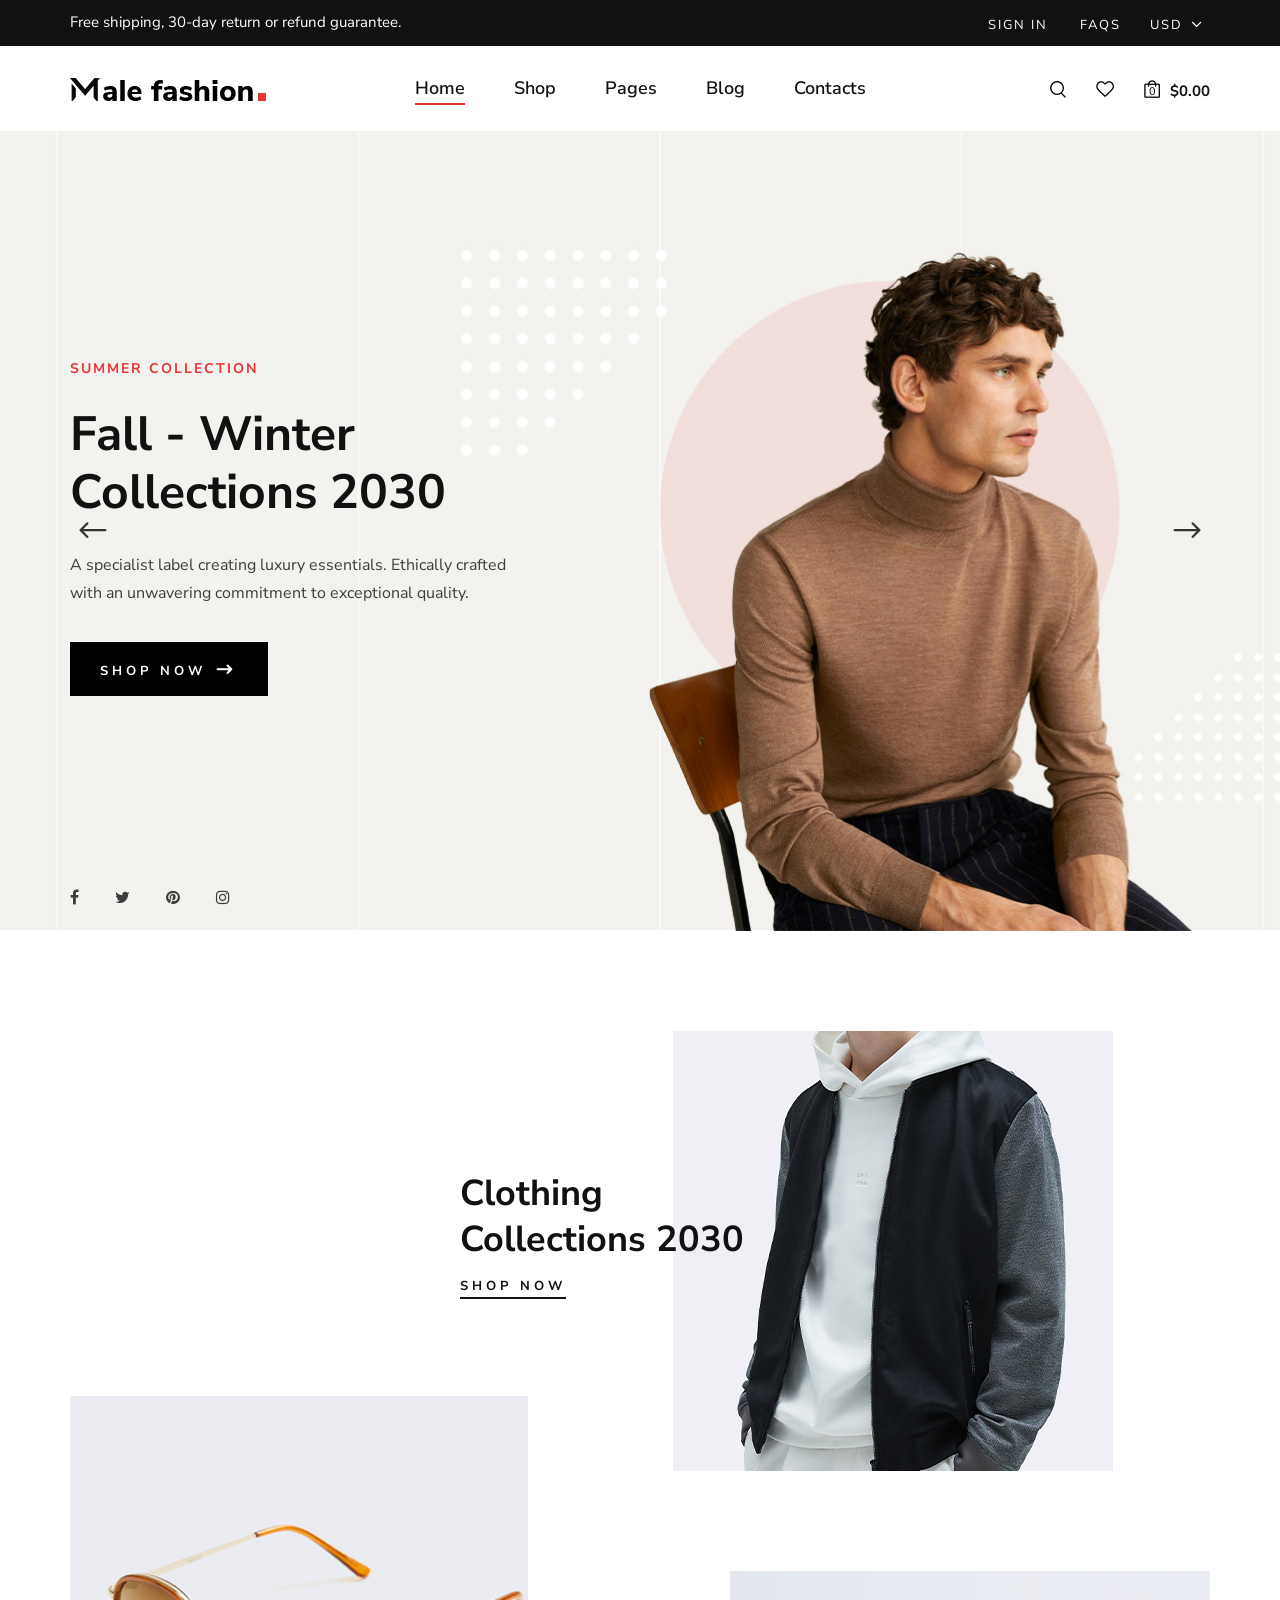
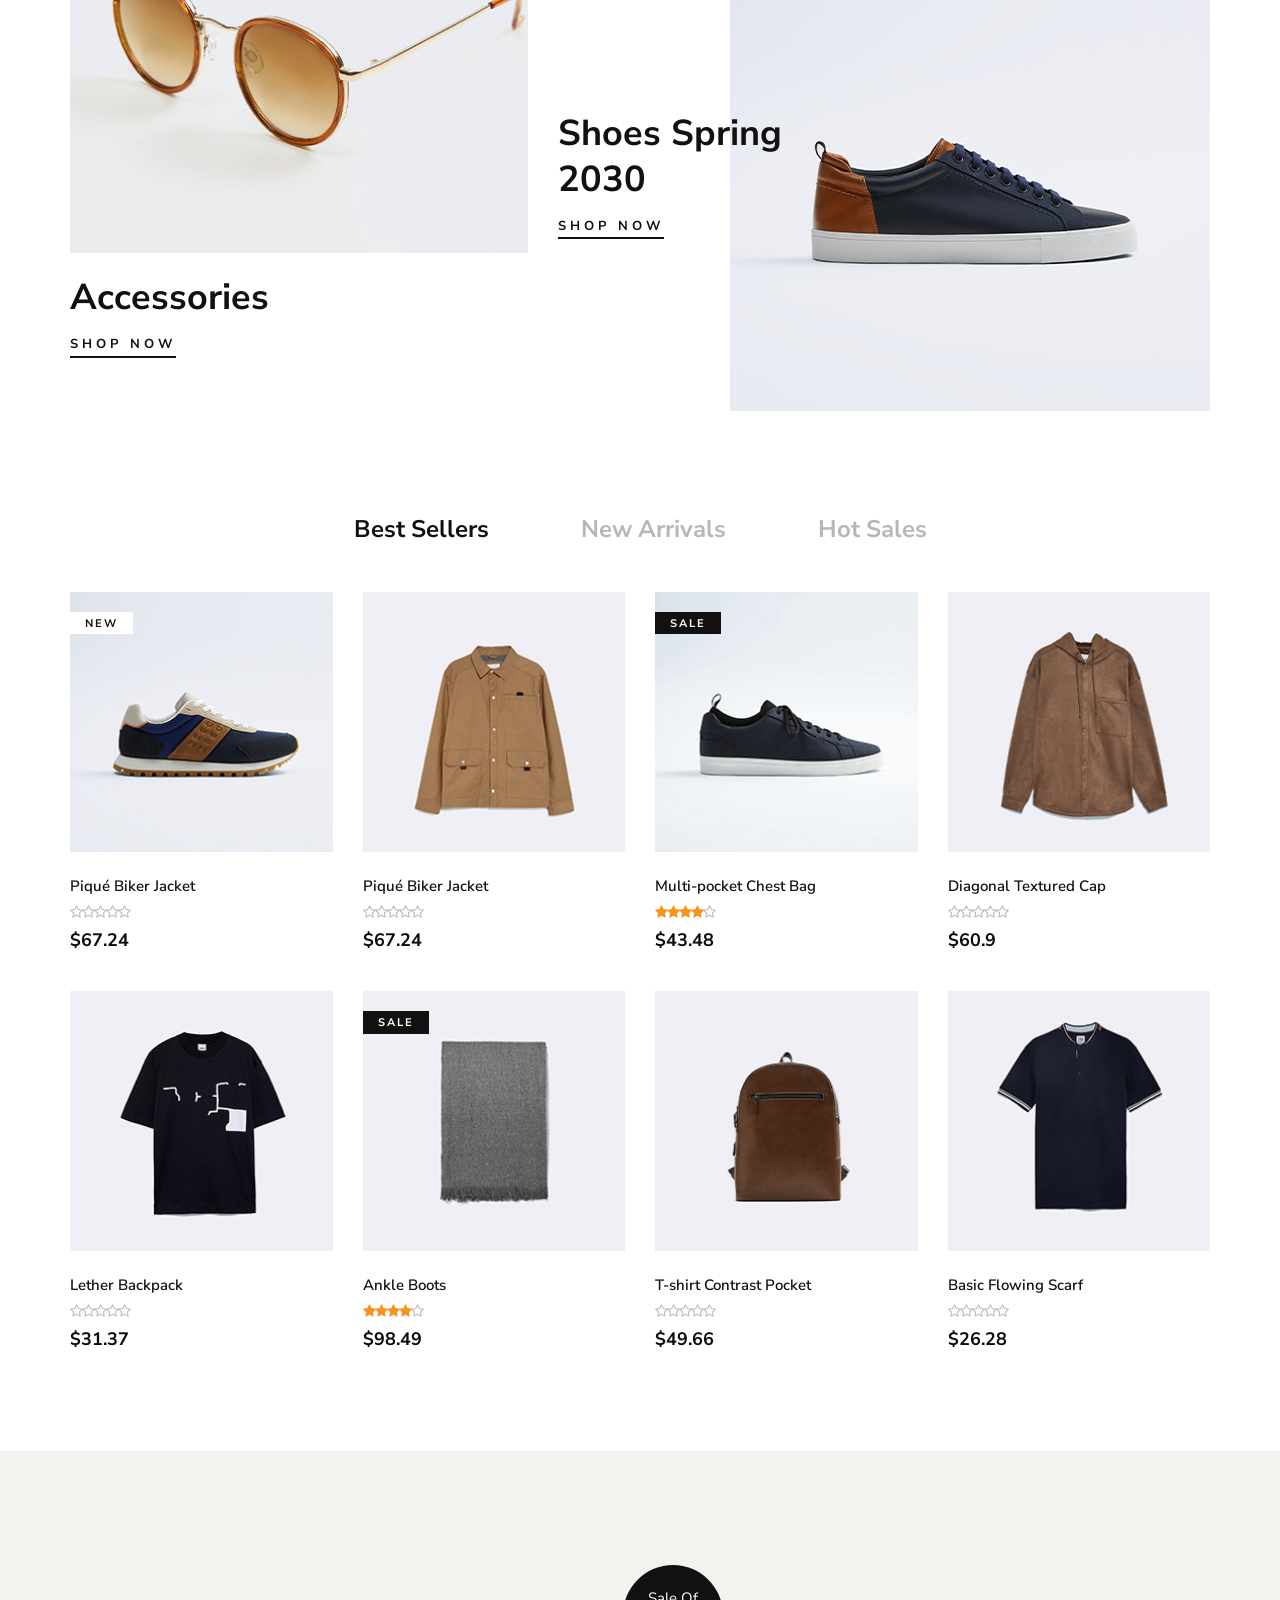
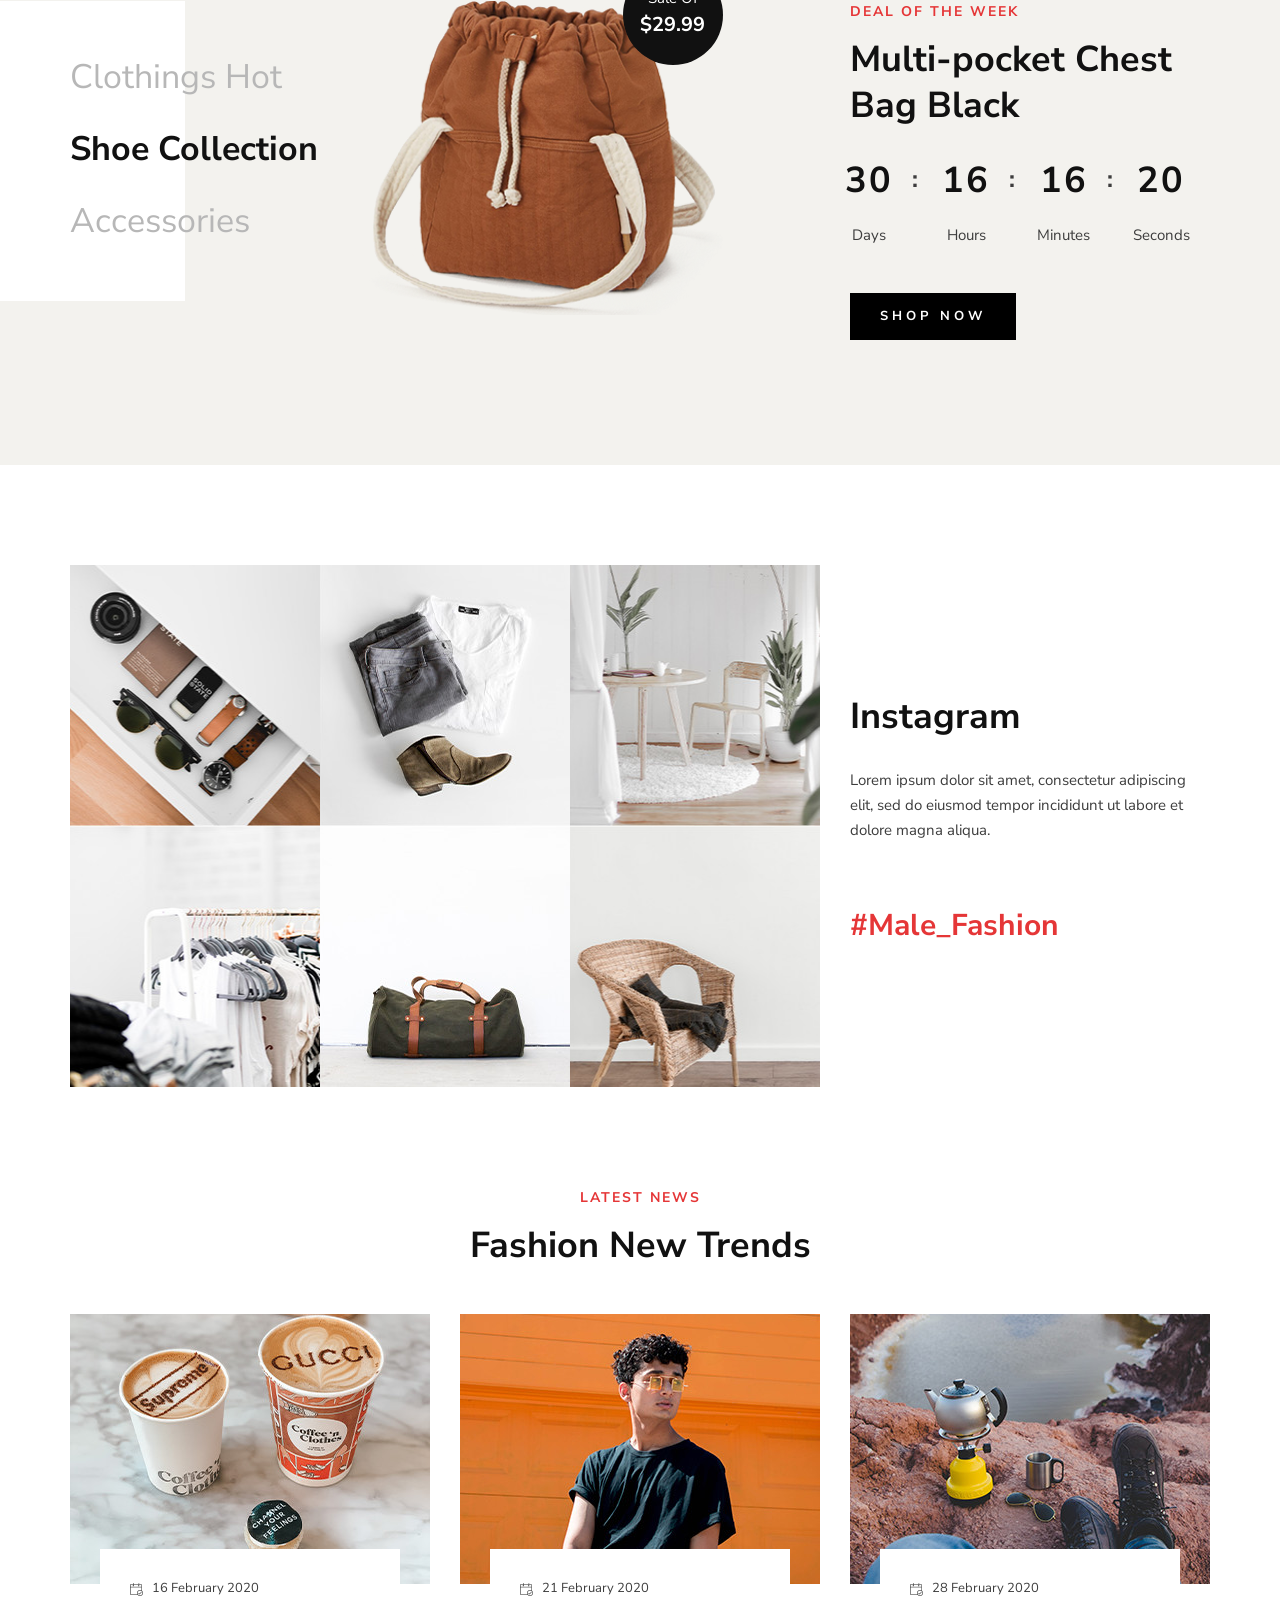
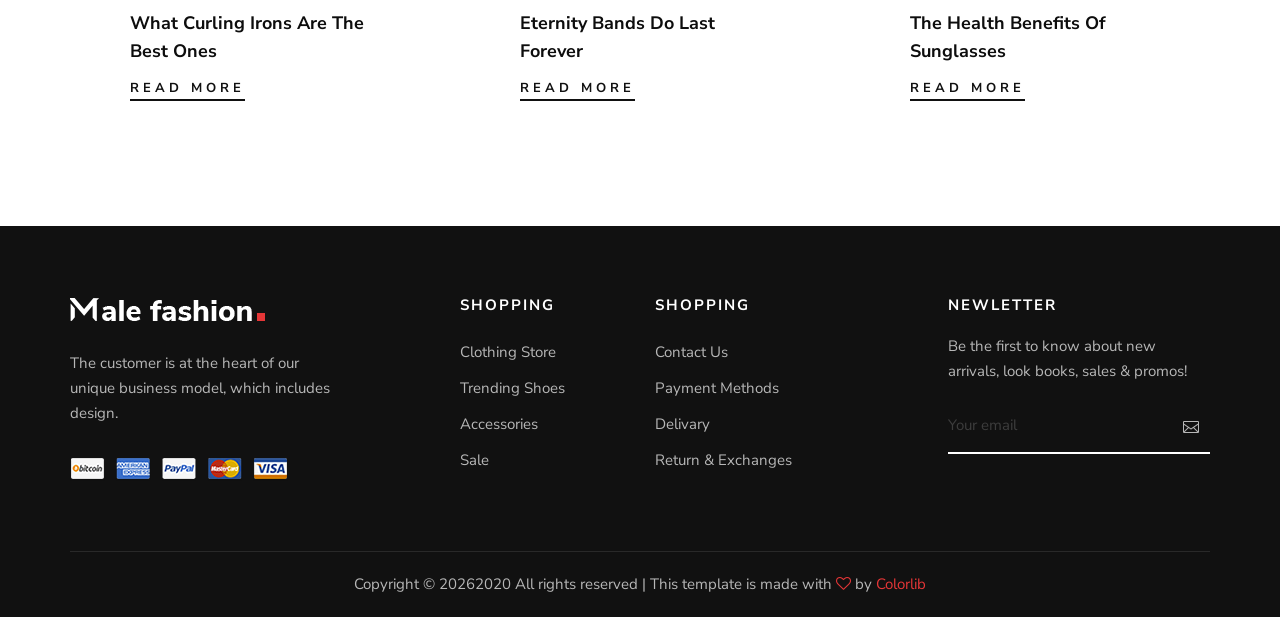
==== commit 5fda93b2: "Index page of the template has added to the UILayout View page and Home View page." ====
--- a/UserInterfaces/SwiftShop.UI/wwwroot/malefashion-master/index.html
+++ b/UserInterfaces/SwiftShop.UI/wwwroot/malefashion-master/index.html
@@ -59,7 +59,6 @@
         </div>
     </div>
     <!-- Offcanvas Menu End -->
-
     <!-- Header Section Begin -->
     <header class="header">
         <div class="header__top">
@@ -101,7 +100,8 @@
                         <ul>
                             <li class="active"><a href="./index.html">Home</a></li>
                             <li><a href="./shop.html">Shop</a></li>
-                            <li><a href="#">Pages</a>
+                            <li>
+                                <a href="#">Pages</a>
                                 <ul class="dropdown">
                                     <li><a href="./about.html">About Us</a></li>
                                     <li><a href="./shop-details.html">Shop Details</a></li>
@@ -128,7 +128,6 @@
         </div>
     </header>
     <!-- Header Section End -->
-
     <!-- Hero Section Begin -->
     <section class="hero">
         <div class="hero__slider owl-carousel">
@@ -139,8 +138,10 @@
                             <div class="hero__text">
                                 <h6>Summer Collection</h6>
                                 <h2>Fall - Winter Collections 2030</h2>
-                                <p>A specialist label creating luxury essentials. Ethically crafted with an unwavering
-                                commitment to exceptional quality.</p>
+                                <p>
+                                    A specialist label creating luxury essentials. Ethically crafted with an unwavering
+                                    commitment to exceptional quality.
+                                </p>
                                 <a href="#" class="primary-btn">Shop now <span class="arrow_right"></span></a>
                                 <div class="hero__social">
                                     <a href="#"><i class="fa fa-facebook"></i></a>
@@ -160,8 +161,10 @@
                             <div class="hero__text">
                                 <h6>Summer Collection</h6>
                                 <h2>Fall - Winter Collections 2030</h2>
-                                <p>A specialist label creating luxury essentials. Ethically crafted with an unwavering
-                                commitment to exceptional quality.</p>
+                                <p>
+                                    A specialist label creating luxury essentials. Ethically crafted with an unwavering
+                                    commitment to exceptional quality.
+                                </p>
                                 <a href="#" class="primary-btn">Shop now <span class="arrow_right"></span></a>
                                 <div class="hero__social">
                                     <a href="#"><i class="fa fa-facebook"></i></a>
@@ -177,7 +180,6 @@
         </div>
     </section>
     <!-- Hero Section End -->
-
     <!-- Banner Section Begin -->
     <section class="banner spad">
         <div class="container">
@@ -219,7 +221,6 @@
         </div>
     </section>
     <!-- Banner Section End -->
-
     <!-- Product Section Begin -->
     <section class="product spad">
         <div class="container">
@@ -512,7 +513,6 @@
         </div>
     </section>
     <!-- Product Section End -->
-
     <!-- Categories Section Begin -->
     <section class="categories spad">
         <div class="container">
@@ -560,7 +560,6 @@
         </div>
     </section>
     <!-- Categories Section End -->
-
     <!-- Instagram Section Begin -->
     <section class="instagram spad">
         <div class="container">
@@ -578,8 +577,10 @@
                 <div class="col-lg-4">
                     <div class="instagram__text">
                         <h2>Instagram</h2>
-                        <p>Lorem ipsum dolor sit amet, consectetur adipiscing elit, sed do eiusmod tempor incididunt ut
-                        labore et dolore magna aliqua.</p>
+                        <p>
+                            Lorem ipsum dolor sit amet, consectetur adipiscing elit, sed do eiusmod tempor incididunt ut
+                            labore et dolore magna aliqua.
+                        </p>
                         <h3>#Male_Fashion</h3>
                     </div>
                 </div>
@@ -587,7 +588,6 @@
         </div>
     </section>
     <!-- Instagram Section End -->
-
     <!-- Latest Blog Section Begin -->
     <section class="latest spad">
         <div class="container">
@@ -634,7 +634,6 @@
         </div>
     </section>
     <!-- Latest Blog Section End -->
-
     <!-- Footer Section Begin -->
     <footer class="footer">
         <div class="container">
@@ -687,12 +686,13 @@
                 <div class="col-lg-12 text-center">
                     <div class="footer__copyright__text">
                         <!-- Link back to Colorlib can't be removed. Template is licensed under CC BY 3.0. -->
-                        <p>Copyright ©
+                        <p>
+                            Copyright ©
                             <script>
                                 document.write(new Date().getFullYear());
                             </script>2020
                             All rights reserved | This template is made with <i class="fa fa-heart-o"
-                            aria-hidden="true"></i> by <a href="https://colorlib.com" target="_blank">Colorlib</a>
+                                                                                aria-hidden="true"></i> by <a href="https://colorlib.com" target="_blank">Colorlib</a>
                         </p>
                         <!-- Link back to Colorlib can't be removed. Template is licensed under CC BY 3.0. -->
                     </div>
@@ -701,7 +701,6 @@
         </div>
     </footer>
     <!-- Footer Section End -->
-
     <!-- Search Begin -->
     <div class="search-model">
         <div class="h-100 d-flex align-items-center justify-content-center">
@@ -712,7 +711,6 @@
         </div>
     </div>
     <!-- Search End -->
-
     <!-- Js Plugins -->
     <script src="js/jquery-3.3.1.min.js"></script>
     <script src="js/bootstrap.min.js"></script>
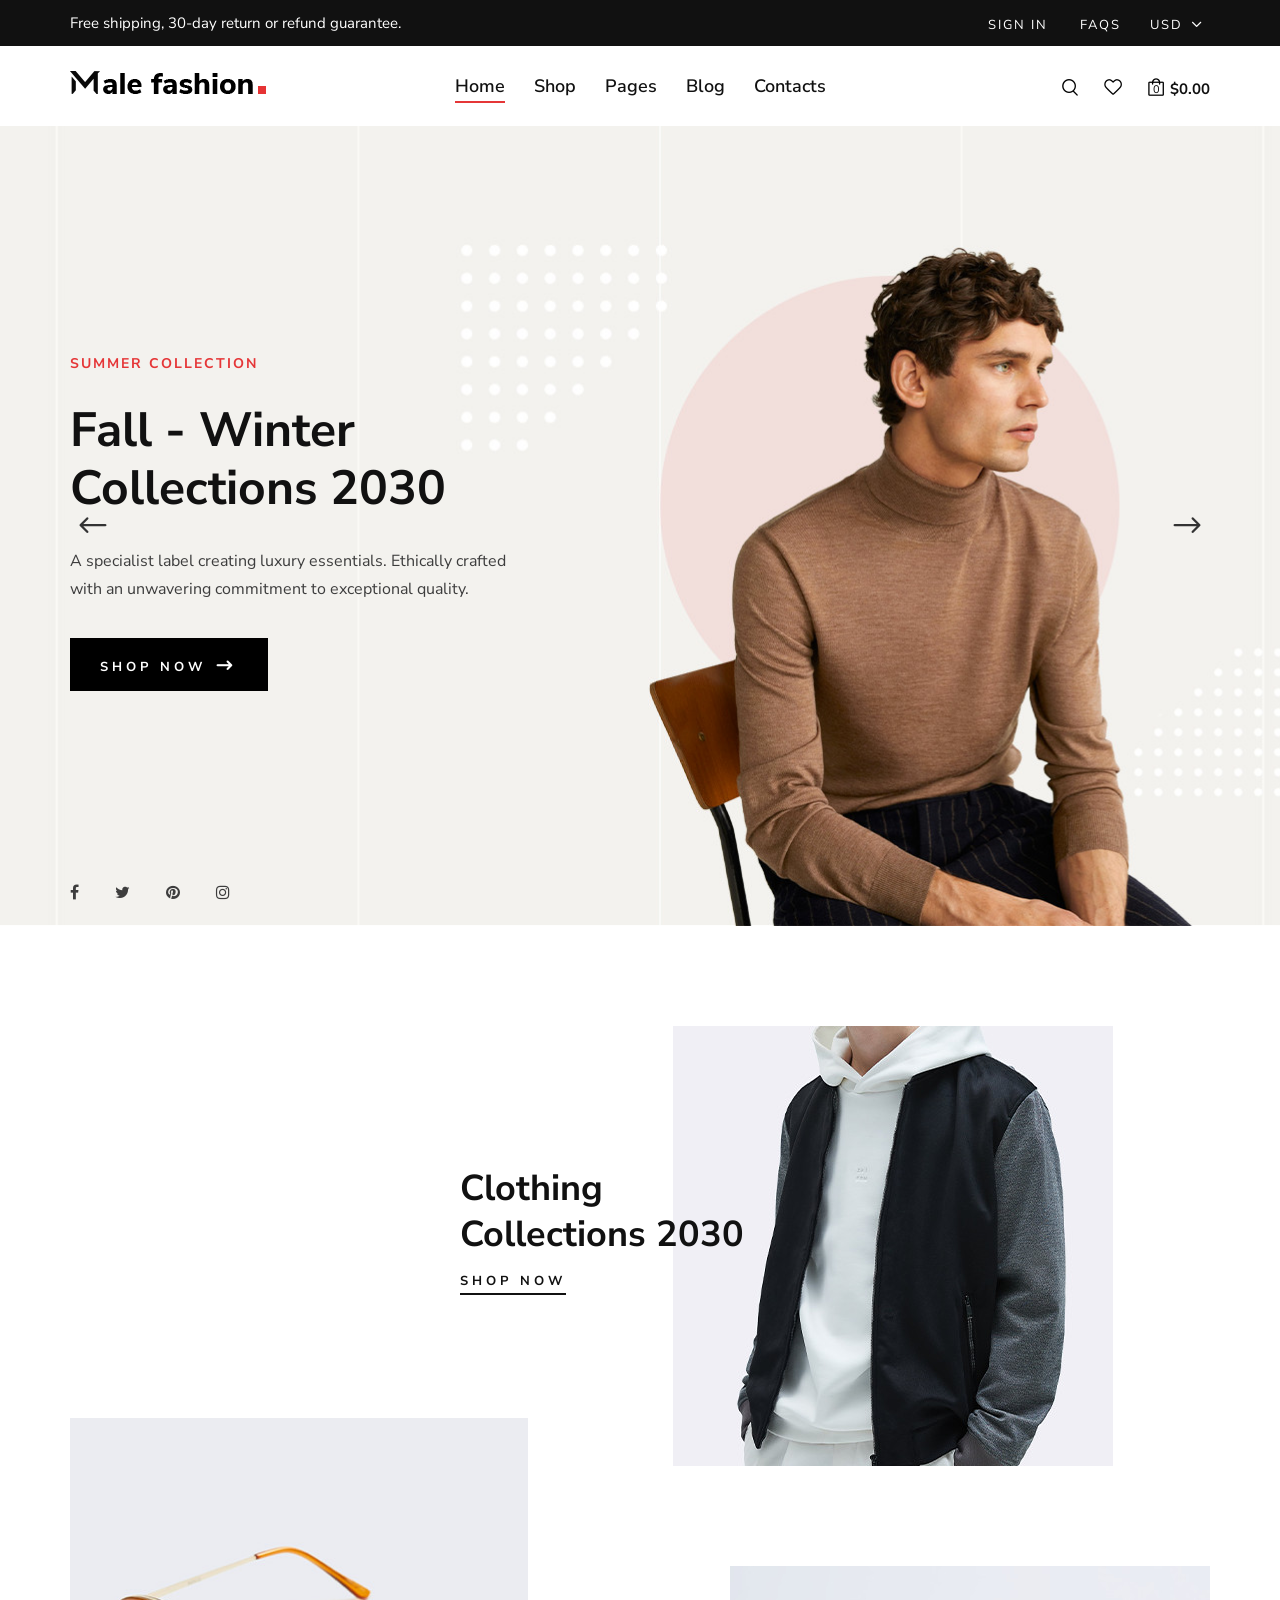
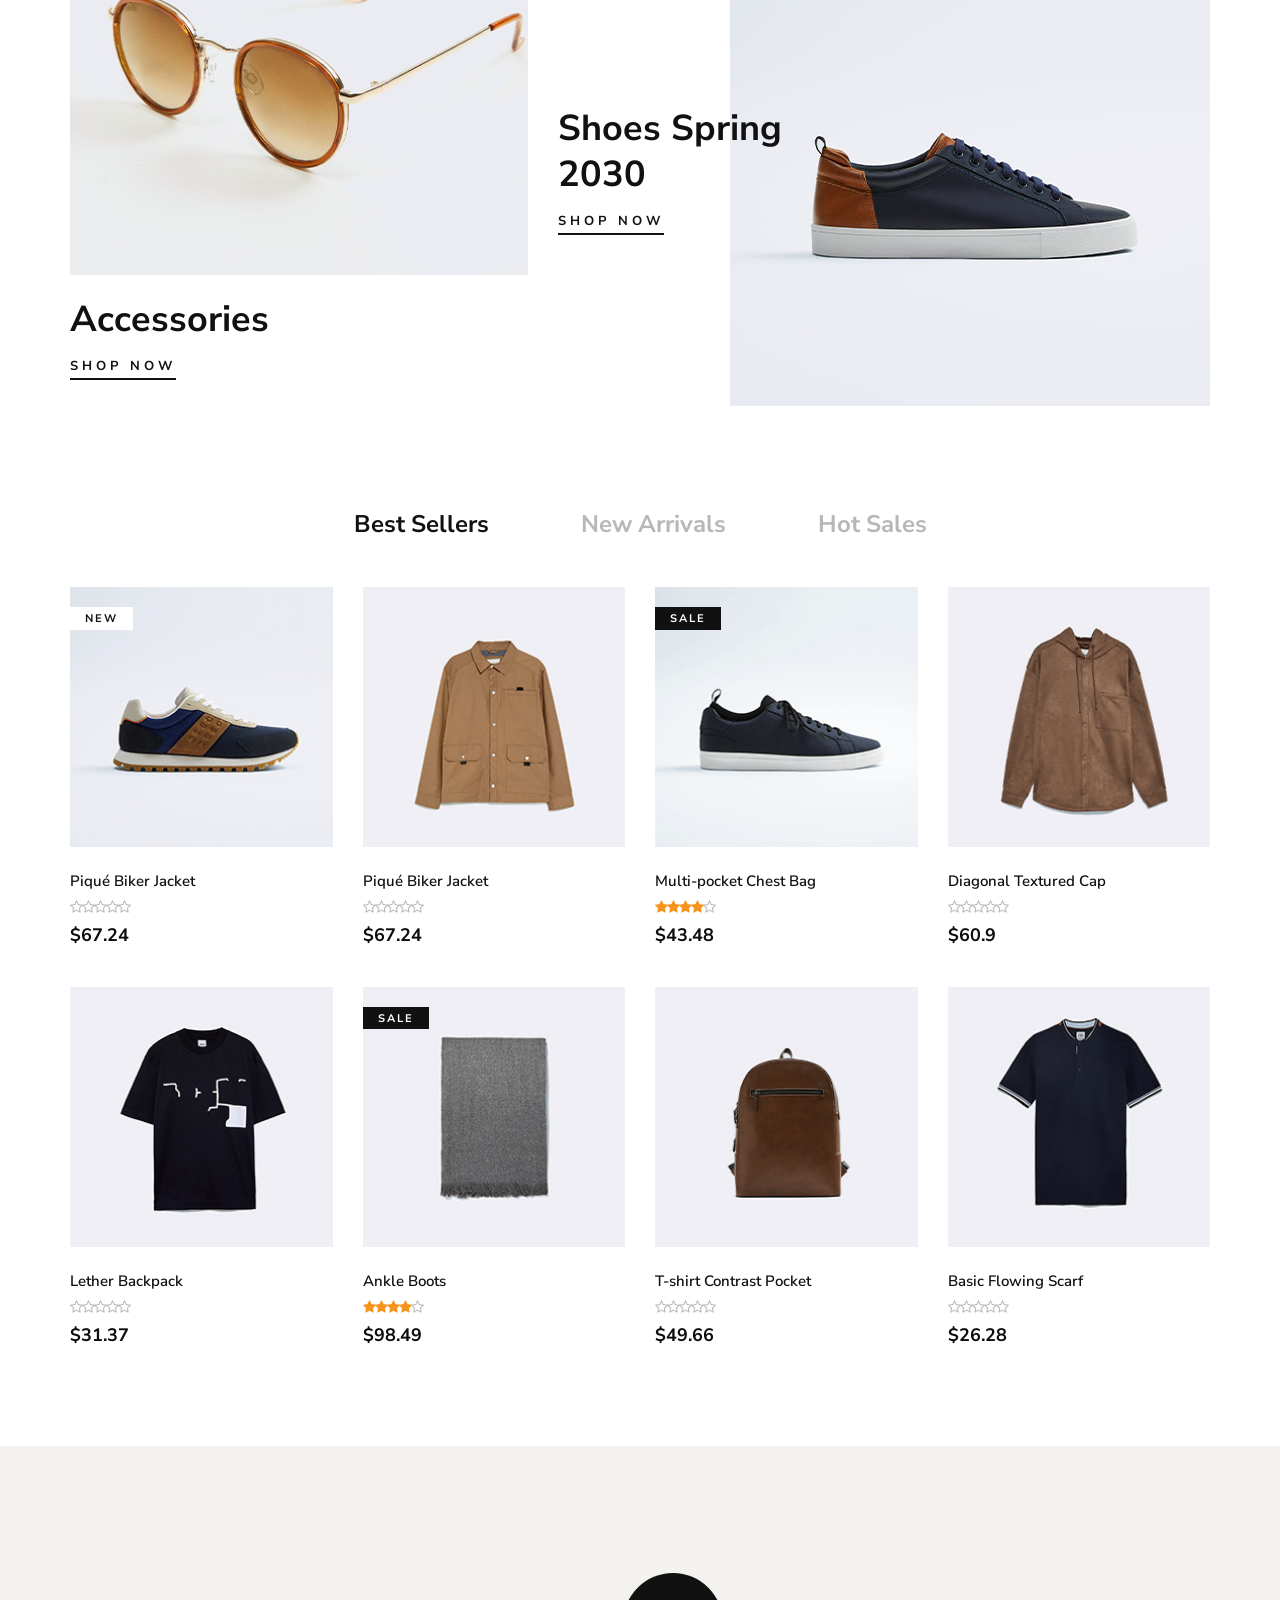
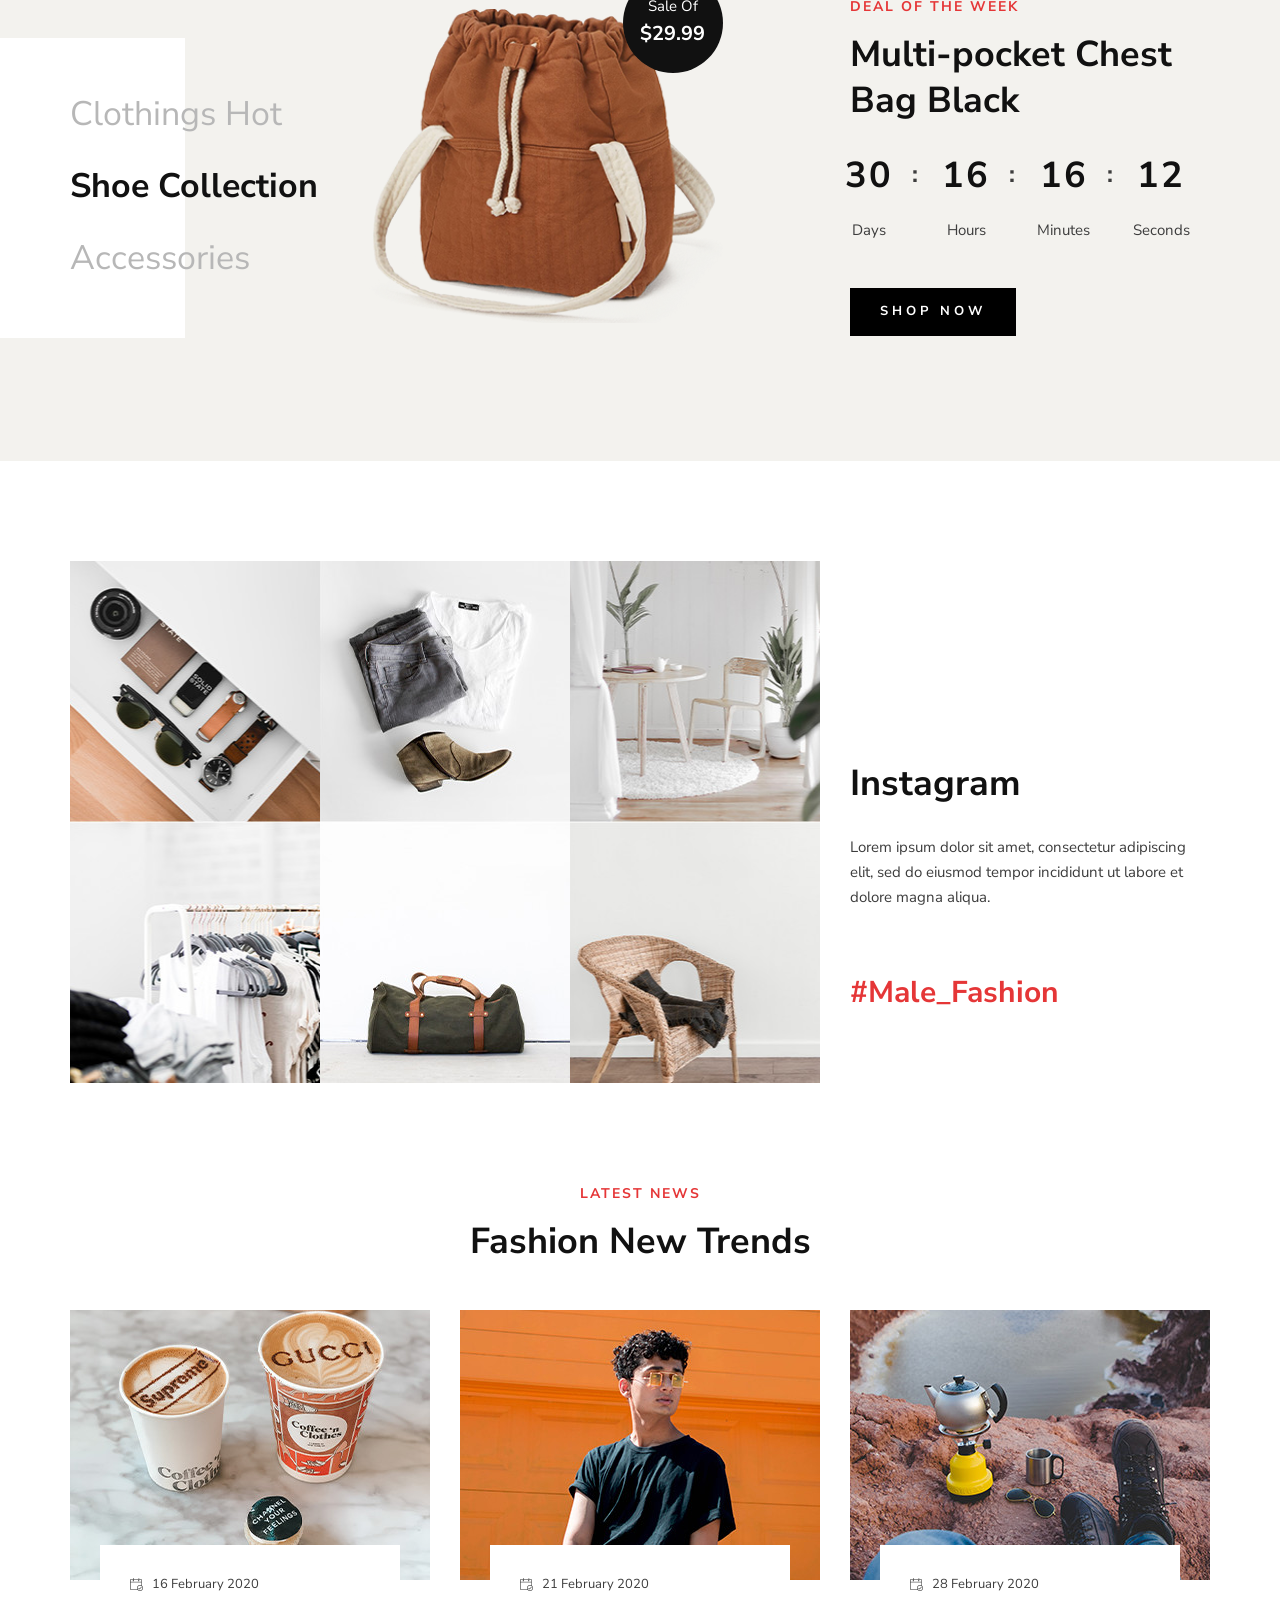
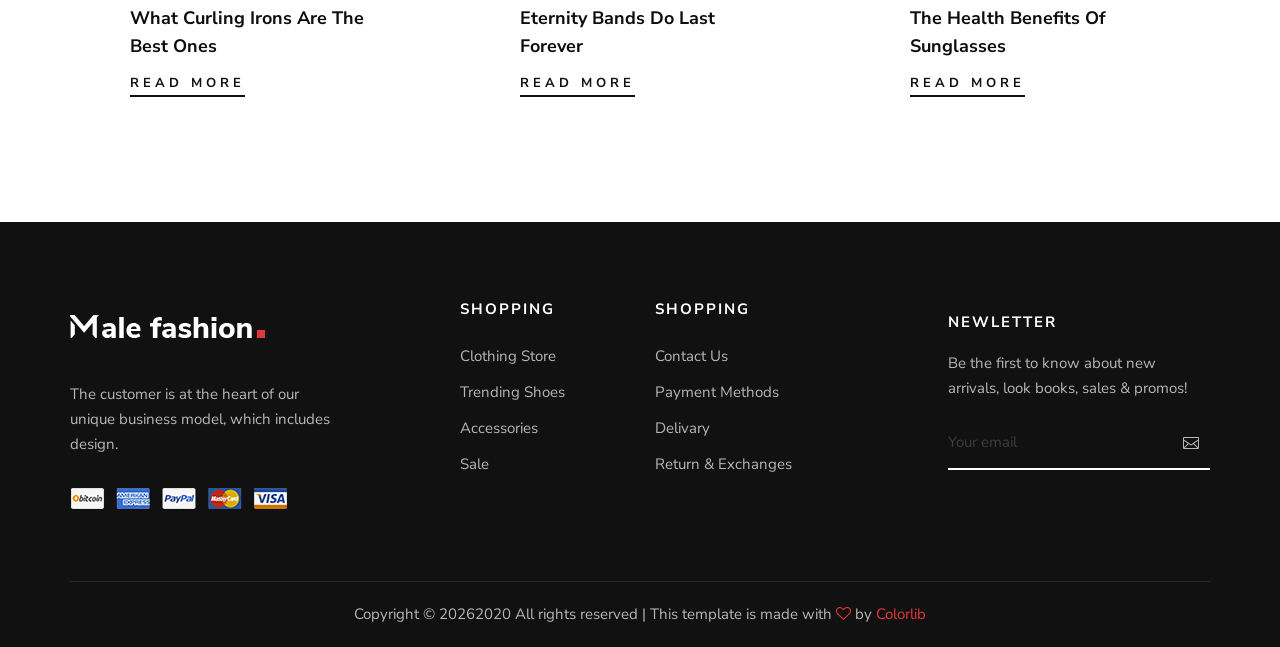
==== commit 055a9cfe: "All the view components are created. Logo has changed. And the language transformed to Turkish" ====
--- a/UserInterfaces/SwiftShop.UI/wwwroot/malefashion-master/index.html
+++ b/UserInterfaces/SwiftShop.UI/wwwroot/malefashion-master/index.html
@@ -32,7 +32,7 @@
 
     <!-- Offcanvas Menu Begin -->
     <div class="offcanvas-menu-overlay"></div>
-    <div class="offcanvas-menu-wrapper">
+    <!--<div class="offcanvas-menu-wrapper">
         <div class="offcanvas__option">
             <div class="offcanvas__links">
                 <a href="#">Sign in</a>
@@ -57,7 +57,7 @@
         <div class="offcanvas__text">
             <p>Free shipping, 30-day return or refund guarantee.</p>
         </div>
-    </div>
+    </div>-->
     <!-- Offcanvas Menu End -->
     <!-- Header Section Begin -->
     <header class="header">
--- a/UserInterfaces/SwiftShop.UI/wwwroot/malefashion-master/css/style.css
+++ b/UserInterfaces/SwiftShop.UI/wwwroot/malefashion-master/css/style.css
@@ -319,6 +319,12 @@
 	background: #ffffff;
 }
 
+/*Yeni eklenen*/
+.row {
+	display: flex;
+	align-items: center; /* dikeyde ortalar */
+}
+
 .header__top {
 	background: #111111;
 	padding: 10px 0;
@@ -404,7 +410,15 @@
 }
 
 .header__logo {
-	padding: 30px 0;
+	/*padding: 30px 0;*/
+	padding: 0;
+}
+
+/*Yeni eklenen*/
+.header__logo img {
+	max-height: 150px;
+	width: auto;
+	display: block;
 }
 
 .header__logo a {
@@ -412,14 +426,22 @@
 }
 
 .header__menu {
+	/*text-align: center;
+	padding: 26px 0 25px;*/
+
+	/*Yeni eklenen*/
+	padding: 0;
 	text-align: center;
-	padding: 26px 0 25px;
+	display: flex;
+	justify-content: center;
+	align-items: center;
+	height: 80px; 
 }
 
 .header__menu ul li {
 	list-style: none;
 	display: inline-block;
-	margin-right: 45px;
+	margin-right: 25px;
 	position: relative;
 }
 
@@ -504,8 +526,15 @@
 }
 
 .header__nav__option {
-	text-align: right;
-	padding: 30px 0;
+	/*text-align: right;
+	padding: 30px 0;*/
+
+	/*Yeni eklenen*/
+	padding: 0;
+	display: flex;
+	justify-content: flex-end;
+	align-items: center; 
+	height: 80px;
 }
 
 .header__nav__option a {
@@ -1938,7 +1967,7 @@
 
 .footer {
 	background: #111111;
-	padding-top: 70px;
+	padding-top: 50px;
 }
 
 .footer__about {
@@ -1947,6 +1976,21 @@
 
 .footer__about .footer__logo {
 	margin-bottom: 30px;
+}
+
+/*Yeni eklenen*/
+.footer__logo {
+	padding-top: 30px; 
+	display: flex;
+	align-items: center;
+	height: 80px; 
+}
+
+/*Yeni eklenen*/
+.footer__logo img {
+	max-height: 150px; 
+	width: auto;
+	display: block;
 }
 
 .footer__about .footer__logo a {
